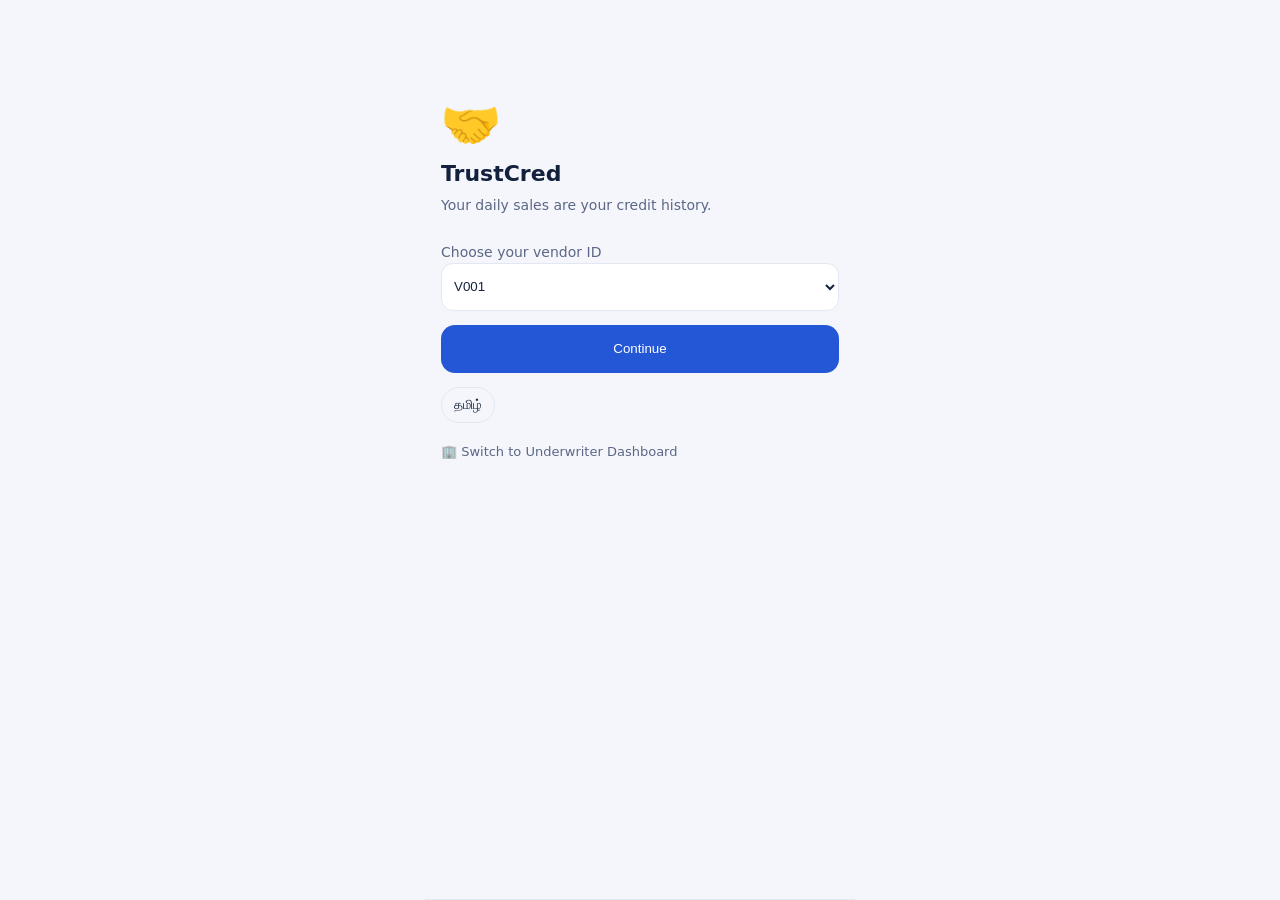
==== frontend/vendor.html @ ba88d413 "Vendor" ====
<!DOCTYPE html>
<html lang="en"><head><meta charset="utf-8">
<meta name="viewport" content="width=device-width,initial-scale=1,viewport-fit=cover">
<title>TrustCred - Vendor App</title>
<style>
:root{--bg:#f4f6fb;--card:#fff;--tx:#14213d;--mut:#5b6785;--pri:#2457d6;--ok:#17924f;--wa:#d98a00;--bad:#d03c3c;--bd:#e2e7f2}
@media(prefers-color-scheme:dark){:root:not([data-t=l]){--bg:#0e1424;--card:#182037;--tx:#eef2ff;--mut:#a2aed0;--pri:#6c93ff;--ok:#3fd184;--wa:#f2b13a;--bad:#ff7a7a;--bd:#2a3556}}
:root[data-t=d]{--bg:#0e1424;--card:#182037;--tx:#eef2ff;--mut:#a2aed0;--pri:#6c93ff;--ok:#3fd184;--wa:#f2b13a;--bad:#ff7a7a;--bd:#2a3556}
*{box-sizing:border-box;margin:0}html,body{height:100%}
body{background:var(--bg);color:var(--tx);font:16px/1.45 Inter,system-ui,sans-serif;display:flex;justify-content:center}
#app{width:100%;max-width:430px;height:100%;display:flex;flex-direction:column;background:var(--bg);position:relative}
main{flex:1;overflow-y:auto;padding:calc(16px + env(safe-area-inset-top,0px)) 16px 16px}
.card{background:var(--card);border:1px solid var(--bd);border-radius:18px;padding:16px;margin-bottom:14px}
h1{font-size:22px}h2{font-size:17px;margin-bottom:8px}.mut{color:var(--mut);font-size:14px}
.row{display:flex;justify-content:space-between;align-items:center;gap:10px}
.btn{min-height:48px;border:0;border-radius:14px;background:var(--pri);color:#fff;font:600 16px inherit;width:100%;padding:12px;cursor:pointer}
.btn.ghost{background:transparent;color:var(--pri);border:1px solid var(--pri)}
select,input[type=range]{width:100%;min-height:48px;font:16px inherit;border-radius:12px;border:1px solid var(--bd);background:var(--card);color:var(--tx);padding:8px}
input[type=range]{padding:0;accent-color:var(--pri)}
nav{display:flex;background:var(--card);border-top:1px solid var(--bd);padding-bottom:env(safe-area-inset-bottom,0px)}
nav button{flex:1;min-height:60px;border:0;background:none;color:var(--mut);font:600 12px inherit;display:flex;flex-direction:column;align-items:center;justify-content:center;gap:2px;cursor:pointer}
nav button span{font-size:22px}nav button.on{color:var(--pri)}
button:focus-visible,select:focus-visible,input:focus-visible{outline:3px solid var(--pri);outline-offset:2px}
.gauge{display:block;margin:4px auto}.badge{display:inline-block;padding:4px 12px;border-radius:99px;font-weight:700;font-size:14px;color:#fff}
.alert{border-left:5px solid var(--bad);background:var(--card);border-radius:12px;padding:12px;margin-bottom:14px;border:1px solid var(--bd);border-left:5px solid var(--bad)}
.bar{height:10px;border-radius:9px;background:var(--bd);overflow:hidden;margin:6px 0 2px}.bar i{display:block;height:100%;border-radius:9px}
.tog{display:flex;align-items:center;justify-content:space-between;min-height:48px;border-bottom:1px solid var(--bd)}
.tog input{width:24px;height:24px;accent-color:var(--pri)}
.big{font-size:26px;font-weight:800}.lang{background:none;border:1px solid var(--bd);color:var(--tx);border-radius:99px;min-height:36px;padding:0 12px;font:600 13px inherit;cursor:pointer}
@media(prefers-reduced-motion:no-preference){.bar i{transition:width .6s}.scr{animation:f .25s}@keyframes f{from{opacity:0;transform:translateY(6px)}}}
</style></head><body><div id="app"><main id="m" aria-live="polite"></main><nav id="nav" hidden></nav></div>
<script>
const DATA=[{"vendor_id":"V001","loan_amount_requested":60000,"total_receipts":384193.9,"total_expenses":41919.62,"net_cashflow":342274.28,"unique_customers":1143,"txn_count":1150,"reciprocal_transfer_share":0,"monthly_receipts":{"2026-07":132912.61,"2026-08":132423.68,"2026-09":118857.61}},{"vendor_id":"V002","loan_amount_requested":50000,"total_receipts":435371.99,"total_expenses":34061.27,"net_cashflow":401310.72,"unique_customers":1128,"txn_count":1138,"reciprocal_transfer_share":0,"monthly_receipts":{"2026-07":149569.57,"2026-08":153179.42,"2026-09":132623.0}},{"vendor_id":"V003","loan_amount_requested":60000,"total_receipts":268245.22,"total_expenses":38051.63,"net_cashflow":230193.59,"unique_customers":1139,"txn_count":1145,"reciprocal_transfer_share":0,"monthly_receipts":{"2026-07":91834.44,"2026-08":93529.68,"2026-09":82881.1}},{"vendor_id":"V004","loan_amount_requested":30000,"total_receipts":232004.26,"total_expenses":48494.61,"net_cashflow":183509.65,"unique_customers":1141,"txn_count":1147,"reciprocal_transfer_share":0,"monthly_receipts":{"2026-07":80384.81,"2026-08":80038.13,"2026-09":71581.32}},{"vendor_id":"V005","loan_amount_requested":60000,"total_receipts":155761.76,"total_expenses":41506.52,"net_cashflow":114255.24,"unique_customers":1170,"txn_count":1179,"reciprocal_transfer_share":0,"monthly_receipts":{"2026-07":53845.72,"2026-08":53270.42,"2026-09":48645.62}},{"vendor_id":"V006","loan_amount_requested":30000,"total_receipts":168752.27,"total_expenses":37088.31,"net_cashflow":131663.96,"unique_customers":1187,"txn_count":1192,"reciprocal_transfer_share":0,"monthly_receipts":{"2026-07":58501.09,"2026-08":57853.02,"2026-09":52398.16}},{"vendor_id":"V007","loan_amount_requested":75000,"total_receipts":125204.67,"total_expenses":31190.47,"net_cashflow":94014.2,"unique_customers":1209,"txn_count":1218,"reciprocal_transfer_share":1.0,"monthly_receipts":{"2026-07":42811.04,"2026-08":43067.57,"2026-09":39326.06}},{"vendor_id":"V008","loan_amount_requested":40000,"total_receipts":122224.45,"total_expenses":36647.83,"net_cashflow":85576.62,"unique_customers":1182,"txn_count":1190,"reciprocal_transfer_share":1.0,"monthly_receipts":{"2026-07":41388.31,"2026-08":42369.77,"2026-09":38466.37}},{"vendor_id":"V009","loan_amount_requested":60000,"total_receipts":114231.51,"total_expenses":42901.19,"net_cashflow":71330.32,"unique_customers":1159,"txn_count":1169,"reciprocal_transfer_share":1.0,"monthly_receipts":{"2026-07":38706.14,"2026-08":40853.24,"2026-09":34672.13}},{"vendor_id":"V010","loan_amount_requested":30000,"total_receipts":210037.78,"total_expenses":43239.37,"net_cashflow":166798.41,"unique_customers":1196,"txn_count":1201,"reciprocal_transfer_share":0,"monthly_receipts":{"2026-07":73597.64,"2026-08":70490.98,"2026-09":65949.16}},{"vendor_id":"V011","loan_amount_requested":75000,"total_receipts":204257.25,"total_expenses":39130.24,"net_cashflow":165127.01,"unique_customers":1169,"txn_count":1176,"reciprocal_transfer_share":0,"monthly_receipts":{"2026-07":71198.16,"2026-08":70112.49,"2026-09":62946.6}},{"vendor_id":"V012","loan_amount_requested":60000,"total_receipts":523055.62,"total_expenses":40889.16,"net_cashflow":482166.46,"unique_customers":1219,"txn_count":1222,"reciprocal_transfer_share":0,"monthly_receipts":{"2026-07":182136.83,"2026-08":180050.88,"2026-09":160867.91}},{"vendor_id":"V013","loan_amount_requested":50000,"total_receipts":211902.05,"total_expenses":31927.02,"net_cashflow":179975.03,"unique_customers":1209,"txn_count":1215,"reciprocal_transfer_share":0,"monthly_receipts":{"2026-07":73549.95,"2026-08":73451.67,"2026-09":64900.43}},{"vendor_id":"V014","loan_amount_requested":40000,"total_receipts":399985.06,"total_expenses":50868.48,"net_cashflow":349116.58,"unique_customers":1130,"txn_count":1135,"reciprocal_transfer_share":0,"monthly_receipts":{"2026-07":138838.71,"2026-08":137825.93,"2026-09":123320.42}},{"vendor_id":"V015","loan_amount_requested":30000,"total_receipts":232147.61,"total_expenses":38259.43,"net_cashflow":193888.18,"unique_customers":1135,"txn_count":1143,"reciprocal_transfer_share":0,"monthly_receipts":{"2026-07":79520.77,"2026-08":79619.39,"2026-09":73007.45}},{"vendor_id":"V016","loan_amount_requested":75000,"total_receipts":426654.66,"total_expenses":32298.79,"net_cashflow":394355.87,"unique_customers":1132,"txn_count":1149,"reciprocal_transfer_share":0,"monthly_receipts":{"2026-07":150758.84,"2026-08":146529.47,"2026-09":129366.35}},{"vendor_id":"V017","loan_amount_requested":30000,"total_receipts":230164.1,"total_expenses":31268.51,"net_cashflow":198895.59,"unique_customers":1144,"txn_count":1154,"reciprocal_transfer_share":0,"monthly_receipts":{"2026-07":80342.84,"2026-08":79129.44,"2026-09":70691.82}},{"vendor_id":"V018","loan_amount_requested":30000,"total_receipts":160465.8,"total_expenses":43412.95,"net_cashflow":117052.85,"unique_customers":1185,"txn_count":1193,"reciprocal_transfer_share":0,"monthly_receipts":{"2026-07":53366.14,"2026-08":55911.7,"2026-09":51187.96}},{"vendor_id":"V019","loan_amount_requested":60000,"total_receipts":358301.02,"total_expenses":35292.22,"net_cashflow":323008.8,"unique_customers":1131,"txn_count":1136,"reciprocal_transfer_share":0,"monthly_receipts":{"2026-07":122489.73,"2026-08":124091.34,"2026-09":111719.95}},{"vendor_id":"V020","loan_amount_requested":60000,"total_receipts":255958.33,"total_expenses":39345.36,"net_cashflow":216612.97,"unique_customers":1145,"txn_count":1152,"reciprocal_transfer_share":0,"monthly_receipts":{"2026-07":88139.55,"2026-08":87921.51,"2026-09":79897.27}},{"vendor_id":"V021","loan_amount_requested":30000,"total_receipts":121475.25,"total_expenses":33427.31,"net_cashflow":88047.94,"unique_customers":1181,"txn_count":1195,"reciprocal_transfer_share":1.0,"monthly_receipts":{"2026-07":42489.66,"2026-08":40688.06,"2026-09":38297.53}},{"vendor_id":"V022","loan_amount_requested":50000,"total_receipts":132995.86,"total_expenses":40739.95,"net_cashflow":92255.91,"unique_customers":1167,"txn_count":1173,"reciprocal_transfer_share":1.0,"monthly_receipts":{"2026-07":45578.2,"2026-08":46348.38,"2026-09":41069.28}},{"vendor_id":"V023","loan_amount_requested":75000,"total_receipts":497663.17,"total_expenses":31059.33,"net_cashflow":466603.84,"unique_customers":1175,"txn_count":1180,"reciprocal_transfer_share":0,"monthly_receipts":{"2026-07":171825.01,"2026-08":170697.47,"2026-09":155140.69}},{"vendor_id":"V024","loan_amount_requested":75000,"total_receipts":159882.9,"total_expenses":38483.46,"net_cashflow":121399.44,"unique_customers":1187,"txn_count":1195,"reciprocal_transfer_share":0,"monthly_receipts":{"2026-07":55387.1,"2026-08":53501.87,"2026-09":50993.93}},{"vendor_id":"V025","loan_amount_requested":60000,"total_receipts":202356.27,"total_expenses":40499.87,"net_cashflow":161856.4,"unique_customers":1135,"txn_count":1148,"reciprocal_transfer_share":0,"monthly_receipts":{"2026-07":70713.25,"2026-08":67668.34,"2026-09":63974.68}},{"vendor_id":"V026","loan_amount_requested":50000,"total_receipts":454734.27,"total_expenses":41470.25,"net_cashflow":413264.02,"unique_customers":1184,"txn_count":1194,"reciprocal_transfer_share":0,"monthly_receipts":{"2026-07":158605.17,"2026-08":159393.28,"2026-09":136735.82}},{"vendor_id":"V027","loan_amount_requested":30000,"total_receipts":280767.59,"total_expenses":32755.98,"net_cashflow":248011.61,"unique_customers":1114,"txn_count":1123,"reciprocal_transfer_share":0,"monthly_receipts":{"2026-07":96531.5,"2026-08":98009.15,"2026-09":86226.94}},{"vendor_id":"V028","loan_amount_requested":60000,"total_receipts":203971.15,"total_expenses":40945.36,"net_cashflow":163025.79,"unique_customers":1211,"txn_count":1222,"reciprocal_transfer_share":0,"monthly_receipts":{"2026-07":69408.25,"2026-08":70050.49,"2026-09":64512.41}},{"vendor_id":"V029","loan_amount_requested":40000,"total_receipts":238801.27,"total_expenses":31485.18,"net_cashflow":207316.09,"unique_customers":1168,"txn_count":1177,"reciprocal_transfer_share":0,"monthly_receipts":{"2026-07":82960.14,"2026-08":83337.7,"2026-09":72503.43}},{"vendor_id":"V030","loan_amount_requested":75000,"total_receipts":340737.6,"total_expenses":42221.96,"net_cashflow":298515.64,"unique_customers":1209,"txn_count":1217,"reciprocal_transfer_share":0,"monthly_receipts":{"2026-07":115194.29,"2026-08":117905.03,"2026-09":107638.28}},{"vendor_id":"V031","loan_amount_requested":60000,"total_receipts":338759.26,"total_expenses":41386.63,"net_cashflow":297372.63,"unique_customers":1055,"txn_count":1063,"reciprocal_transfer_share":0,"monthly_receipts":{"2026-07":115787.17,"2026-08":116196.07,"2026-09":106776.02}},{"vendor_id":"V032","loan_amount_requested":60000,"total_receipts":449187.79,"total_expenses":34167.59,"net_cashflow":415020.2,"unique_customers":1197,"txn_count":1206,"reciprocal_transfer_share":0,"monthly_receipts":{"2026-07":154904.0,"2026-08":160673.33,"2026-09":133610.46}},{"vendor_id":"V033","loan_amount_requested":75000,"total_receipts":177721.54,"total_expenses":35765.45,"net_cashflow":141956.09,"unique_customers":1142,"txn_count":1149,"reciprocal_transfer_share":1.0,"monthly_receipts":{"2026-07":62769.97,"2026-08":60842.99,"2026-09":54108.58}},{"vendor_id":"V034","loan_amount_requested":40000,"total_receipts":166384.08,"total_expenses":33431.87,"net_cashflow":132952.21,"unique_customers":1196,"txn_count":1203,"reciprocal_transfer_share":1.0,"monthly_receipts":{"2026-07":58034.25,"2026-08":57317.81,"2026-09":51032.02}},{"vendor_id":"V035","loan_amount_requested":40000,"total_receipts":211519.43,"total_expenses":43351.01,"net_cashflow":168168.42,"unique_customers":1185,"txn_count":1190,"reciprocal_transfer_share":1.0,"monthly_receipts":{"2026-07":71955.34,"2026-08":74902.83,"2026-09":64661.26}},{"vendor_id":"V036","loan_amount_requested":40000,"total_receipts":140698.32,"total_expenses":48441.8,"net_cashflow":92256.52,"unique_customers":1151,"txn_count":1160,"reciprocal_transfer_share":1.0,"monthly_receipts":{"2026-07":50808.56,"2026-08":47053.09,"2026-09":42836.67}},{"vendor_id":"V037","loan_amount_requested":30000,"total_receipts":454465.46,"total_expenses":46974.17,"net_cashflow":407491.29,"unique_customers":1081,"txn_count":1086,"reciprocal_transfer_share":0,"monthly_receipts":{"2026-07":154343.88,"2026-08":156125.2,"2026-09":143996.38}},{"vendor_id":"V038","loan_amount_requested":40000,"total_receipts":286284.52,"total_expenses":38563.97,"net_cashflow":247720.55,"unique_customers":1165,"txn_count":1169,"reciprocal_transfer_share":0,"monthly_receipts":{"2026-07":98143.36,"2026-08":98733.89,"2026-09":89407.27}},{"vendor_id":"V039","loan_amount_requested":60000,"total_receipts":293517.24,"total_expenses":37068.01,"net_cashflow":256449.23,"unique_customers":1130,"txn_count":1134,"reciprocal_transfer_share":0,"monthly_receipts":{"2026-07":99210.71,"2026-08":100540.09,"2026-09":93766.44}},{"vendor_id":"V040","loan_amount_requested":30000,"total_receipts":477581.8,"total_expenses":47038.76,"net_cashflow":430543.04,"unique_customers":1167,"txn_count":1172,"reciprocal_transfer_share":0,"monthly_receipts":{"2026-07":160820.76,"2026-08":167164.41,"2026-09":149596.63}}];
const TX={en:{hi:"Hello",score:"Your Trust Score",of:"out of 100",inc:"Money in",exp:"Money out",net:"You kept",cf:"Cash flow",loan:"Loan",me:"Me",home:"Home",login:"Choose your vendor ID",go:"Continue",demo:"Demo score from your payment history. It is not a credit score.",warn:"Please check",warnT:"Money moved back and forth between your account and another vendor. This is not counted as real sales and lowers your score.",why:"Why this score",req:"Loan amount",mon:"Months to repay",emi:"Monthly instalment",cov:"Your monthly savings cover it",good:"Comfortable",ok:"Manageable",risk:"Risky",share:"Share with a lender",shareT:"You decide what a lender can see. You can stop sharing any time.",stop:"Stop sharing everything",stopped:"Sharing stopped. No lender can see your data.",out:"Log out",tips:"How to improve",ill:"Illustrative: flat 20% a year interest."},
ta:{hi:"வணக்கம்",score:"உங்கள் நம்பிக்கை மதிப்பெண்",of:"100-க்கு",inc:"வரவு",exp:"செலவு",net:"மிச்சம்",cf:"பணப்புழக்கம்",loan:"கடன்",me:"நான்",home:"முகப்பு",login:"உங்கள் வியாபாரி ஐடியைத் தேர்வு செய்யவும்",go:"தொடரவும்",demo:"உங்கள் பணப் பரிவர்த்தனைகளின் மாதிரி மதிப்பெண். இது கடன் மதிப்பெண் அல்ல.",warn:"கவனிக்கவும்",warnT:"உங்கள் கணக்கிற்கும் மற்றொரு வியாபாரிக்கும் இடையே பணம் முன்னும் பின்னும் சென்றுள்ளது. இது உண்மையான விற்பனையாகக் கணக்கிடப்படாது; மதிப்பெண்ணைக் குறைக்கும்.",why:"இந்த மதிப்பெண் ஏன்",req:"கடன் தொகை",mon:"திருப்பிச் செலுத்தும் மாதங்கள்",emi:"மாதத் தவணை",cov:"உங்கள் மாத மிச்சம் இதை ஈடுசெய்யும்",good:"வசதி",ok:"சமாளிக்கலாம்",risk:"ஆபத்து",share:"கடன் வழங்குநருடன் பகிர",shareT:"கடன் வழங்குநர் எதைப் பார்க்கலாம் என்பதை நீங்களே தீர்மானிக்கிறீர்கள். எப்போது வேண்டுமானாலும் நிறுத்தலாம்.",stop:"எல்லா பகிர்வையும் நிறுத்து",stopped:"பகிர்வு நிறுத்தப்பட்டது. எந்த கடன் வழங்குநரும் உங்கள் தரவைப் பார்க்க முடியாது.",out:"வெளியேறு",tips:"மேம்படுத்தும் வழிகள்",ill:"எடுத்துக்காட்டு: ஆண்டுக்கு 20% வட்டி."}};
let S={lang:"en",vid:null,tab:"home",amt:null,mths:12,share:{r:1,e:1,m:1,c:0},stopped:false};
try{S.lang=localStorage.getItem("lang")||"en"}catch(e){}
const t=k=>TX[S.lang][k], inr=n=>"₹"+Math.round(n).toLocaleString("en-IN"), $=id=>document.getElementById(id);
const days={"2026-07":31,"2026-08":31,"2026-09":28}, MN={"2026-07":"Jul","2026-08":"Aug","2026-09":"Sep"};
function calc(v,amt,mths){
 const d=Object.keys(days).map(k=>v.monthly_receipts[k]/days[k]),avg=d.reduce((a,b)=>a+b)/3;
 const cv=Math.sqrt(d.reduce((a,b)=>a+(b-avg)**2,0)/3)/avg, mNet=v.net_cashflow/3;
 const emi=amt*(1+0.2*mths/12)/mths, cover=mNet/emi, er=v.total_expenses/v.total_receipts;
 const f=[["Steady income",25,25*(1-Math.min(cv,.3)/.3),"Daily sales changed "+(cv*100).toFixed(0)+"% between months."],
 ["Can repay",30,30*Math.min(Math.max(cover,0)/3,1),"Monthly savings "+inr(mNet)+" cover a "+inr(emi)+" instalment "+cover.toFixed(1)+"x."],
 ["Low costs",15,15*(1-Math.min(Math.max((er-.1)/.5,0),1)),"Expenses were "+(er*100).toFixed(0)+"% of sales."],
 ["Many customers",15,15*Math.min(v.unique_customers/1000,1),v.unique_customers.toLocaleString("en-IN")+" different customers paid you."],
 ["Genuine sales",15,15*(1-v.reciprocal_transfer_share),v.reciprocal_transfer_share>0?"Money moving between vendors was found.":"No back-and-forth transfers found."]];
 let sc=Math.round(f.reduce((a,x)=>a+x[2],0)); if(v.reciprocal_transfer_share>0) sc=Math.min(sc,40);
 return {f,sc,emi,cover,mNet,cv};
}
const band=s=>s>=75?["Strong",'var(--ok)']:s>=55?["Good",'var(--ok)']:s>=35?["Fair",'var(--wa)']:["Low",'var(--bad)'];
const V=()=>DATA.find(x=>x.vendor_id===S.vid);
function gauge(s){const c=band(s)[1],r=64,L=Math.PI*r,o=L*(1-s/100);
 return `<svg class="gauge" width="170" height="104" viewBox="0 0 170 104" role="img" aria-label="${s} out of 100"><path d="M21 90A64 64 0 0 1 149 90" fill="none" stroke="var(--bd)" stroke-width="14" stroke-linecap="round"/><path d="M21 90A64 64 0 0 1 149 90" fill="none" stroke="${c}" stroke-width="14" stroke-linecap="round" stroke-dasharray="${L}" stroke-dashoffset="${o}"/><text x="85" y="82" text-anchor="middle" font-size="34" font-weight="800" fill="var(--tx)">${s}</text></svg>`}
function login(){$("nav").hidden=true;
 $("m").innerHTML=`<div class="scr" style="padding-top:8vh"><div style="font-size:48px">🤝</div><h1>TrustCred</h1><p class="mut" style="margin:6px 0 24px">${S.lang=="en"?"Your daily sales are your credit history.":"உங்கள் தினசரி விற்பனையே உங்கள் கடன் வரலாறு."}</p><label class="mut" for="vs">${t("login")}</label><select id="vs">${DATA.map(x=>`<option>${x.vendor_id}</option>`).join("")}</select><div style="height:14px"></div><button class="btn" id="go">${t("go")}</button><div style="height:14px"></div><button class="lang" id="lg">${S.lang=="en"?"தமிழ்":"English"}</button><div style="height:16px"></div><a href="index.html" class="mut" style="text-decoration:none;font-size:13px;display:inline-block">🏢 Switch to Underwriter Dashboard</a></div>`;
 $("go").onclick=()=>{S.vid=$("vs").value;S.amt=V().loan_amount_requested;S.tab="home";S.stopped=false;render()};
 $("lg").onclick=toggleLang}
function toggleLang(){S.lang=S.lang=="en"?"ta":"en";try{localStorage.setItem("lang",S.lang)}catch(e){};render()}
function nav(){const n=$("nav");n.hidden=false;const it=[["home","🏠",t("home")],["cf","📊",t("cf")],["loan","💰",t("loan")],["me","👤",t("me")]];
 n.innerHTML=it.map(i=>`<button data-k="${i[0]}" class="${S.tab==i[0]?"on":""}" aria-label="${i[2]}"><span>${i[1]}</span>${i[2]}</button>`).join("");
 n.querySelectorAll("button").forEach(b=>b.onclick=()=>{S.tab=b.dataset.k;render()})}
function home(v){const r=calc(v,S.amt,S.mths),b=band(r.sc);
 const al=v.reciprocal_transfer_share>0?`<div class="alert" role="alert"><b>⚠ ${t("warn")}</b><p class="mut">${t("warnT")}</p></div>`:"";
 return `<div class="row" style="margin-bottom:14px"><div><p class="mut">${t("hi")},</p><h1>${v.vendor_id}</h1></div><button class="lang" id="lg">${S.lang=="en"?"தமிழ்":"English"}</button></div>${al}
 <div class="card" style="text-align:center"><p class="mut">${t("score")}</p>${gauge(r.sc)}<span class="badge" style="background:${b[1]}">${b[0]}</span><p class="mut" style="margin-top:8px">${t("of")}</p></div>
 <div class="row" style="gap:10px;margin-bottom:14px">${[[t("inc"),v.total_receipts,"var(--ok)"],[t("exp"),v.total_expenses,"var(--bad)"],[t("net"),v.net_cashflow,"var(--pri)"]].map(x=>`<div class="card" style="flex:1;margin:0;padding:12px"><p class="mut" style="font-size:12px">${x[0]}</p><b style="color:${x[2]};font-size:15px">${inr(x[1])}</b></div>`).join("")}</div>
 <div class="card"><h2>${t("why")}</h2>${r.f.map(x=>{const p=x[2]/x[1];return `<div style="margin-bottom:10px"><div class="row"><b style="font-size:14px">${x[0]}</b><span class="mut">${x[2].toFixed(0)}/${x[1]}</span></div><div class="bar"><i style="width:${p*100}%;background:${p>.7?"var(--ok)":p>.4?"var(--wa)":"var(--bad)"}"></i></div><p class="mut" style="font-size:13px">${x[3]}</p></div>`}).join("")}<p class="mut" style="font-size:12px">${t("demo")}</p></div>`}
function cf(v){const ks=Object.keys(days),vals=ks.map(k=>v.monthly_receipts[k]),mx=Math.max(...vals);
 return `<h1 style="margin-bottom:14px">${t("cf")}</h1><div class="card"><h2>${t("inc")} (Jul – Sep 28)</h2><svg viewBox="0 0 300 150" width="100%" role="img" aria-label="Monthly sales">${vals.map((x,i)=>{const h=x/mx*100;return `<rect x="${30+i*90}" y="${115-h}" width="60" height="${h}" rx="8" fill="var(--pri)"/><text x="${60+i*90}" y="${108-h}" text-anchor="middle" font-size="11" fill="var(--tx)">${inr(x/1000)}k</text><text x="${60+i*90}" y="138" text-anchor="middle" font-size="12" fill="var(--mut)">${MN[ks[i]]}</text>`}).join("")}</svg><p class="mut" style="font-size:12px">Sep covers 28 days only.</p></div>
 <div class="card">${[[t("inc"),v.total_receipts],[t("exp"),v.total_expenses],[t("net"),v.net_cashflow],["Customers",v.unique_customers,1],["Payments received",v.txn_count,1]].map(x=>`<div class="tog"><span>${x[0]}</span><b>${x[2]?x[1].toLocaleString("en-IN"):inr(x[1])}</b></div>`).join("")}</div>`}
function loan(v){const r=calc(v,S.amt,S.mths),c=r.cover>=2?["good","var(--ok)"]:r.cover>=1?["ok","var(--wa)"]:["risk","var(--bad)"];
 return `<h1 style="margin-bottom:14px">${t("loan")}</h1><div class="card"><div class="row"><label for="a">${t("req")}</label><b id="av">${inr(S.amt)}</b></div><input id="a" type="range" min="10000" max="100000" step="5000" value="${S.amt}"><div class="row" style="margin-top:12px"><label for="mo">${t("mon")}</label><b id="mv">${S.mths}</b></div><input id="mo" type="range" min="6" max="24" step="3" value="${S.mths}"></div>
 <div class="card" style="text-align:center"><p class="mut">${t("emi")}</p><p class="big" id="ev">${inr(r.emi)}</p><p class="mut" id="cv">${t("cov")} ${r.cover.toFixed(1)}x</p><span class="badge" id="cb" style="background:${c[1]}">${t(c[0])}</span><p class="mut" style="font-size:12px;margin-top:8px">${t("ill")}</p></div>
 <div class="card"><h2>${t("tips")}</h2><p class="mut">• Take UPI payments from many customers.<br>• Keep sales steady through the month.<br>• Do not move money back and forth with other vendors.</p></div>`}
function me(v){const o=[["r","Score report"],["e","Reasons for the score"],["m","Monthly summary"],["c","Payment documents"]];
 return `<h1 style="margin-bottom:14px">${t("me")} · ${v.vendor_id}</h1><div class="card"><h2>${t("share")}</h2><p class="mut" style="margin-bottom:6px">${t("shareT")}</p>${S.stopped?`<p class="alert" style="border-left-color:var(--ok)">✔ ${t("stopped")}</p>`:o.map(x=>`<label class="tog">${x[1]}<input type="checkbox" data-s="${x[0]}" ${S.share[x[0]]?"checked":""}></label>`).join("")+`<div style="height:12px"></div><button class="btn ghost" id="st">${t("stop")}</button>`}</div><button class="btn ghost" id="lo">${t("out")}</button><div style="height:12px"></div><a href="index.html" class="btn ghost" style="text-decoration:none;display:flex;align-items:center;justify-content:center">🏢 Underwriter Dashboard</a>`}
function render(){if(!S.vid)return login();nav();const v=V();
 $("m").innerHTML=`<div class="scr">${{home,cf,loan,me}[S.tab](v)}</div>`;$("m").scrollTop=0;
 const lg=$("lg");if(lg)lg.onclick=toggleLang;
 if(S.tab=="loan"){const upd=()=>{S.amt=+$("a").value;S.mths=+$("mo").value;const r=calc(v,S.amt,S.mths),c=r.cover>=2?["good","var(--ok)"]:r.cover>=1?["ok","var(--wa)"]:["risk","var(--bad)"];
  $("av").textContent=inr(S.amt);$("mv").textContent=S.mths;$("ev").textContent=inr(r.emi);$("cv").textContent=t("cov")+" "+r.cover.toFixed(1)+"x";$("cb").textContent=t(c[0]);$("cb").style.background=c[1]};$("a").oninput=upd;$("mo").oninput=upd}
 if(S.tab=="me"){document.querySelectorAll("[data-s]").forEach(i=>i.onchange=()=>S.share[i.dataset.s]=i.checked?1:0);
  const st=$("st");if(st)st.onclick=()=>{S.stopped=true;render()};$("lo").onclick=()=>{S.vid=null;render()}}}
render();
</script></body></html>
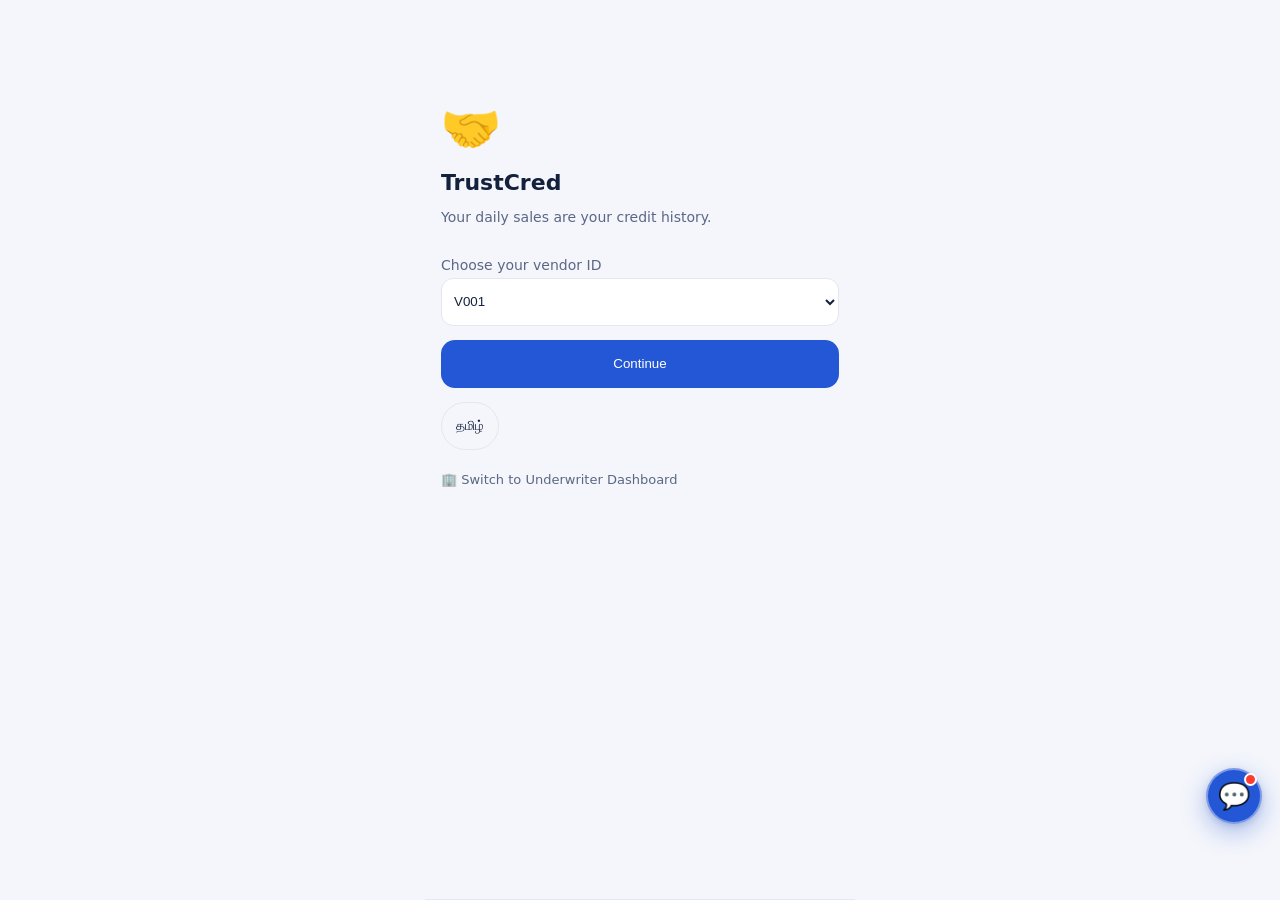
==== commit 20f3109d: "small changes" ====
--- a/frontend/vendor.html
+++ b/frontend/vendor.html
@@ -2,12 +2,13 @@
 <html lang="en"><head><meta charset="utf-8">
 <meta name="viewport" content="width=device-width,initial-scale=1,viewport-fit=cover">
 <title>TrustCred - Vendor App</title>
+<link rel="stylesheet" href="css/bot.css">
 <style>
 :root{--bg:#f4f6fb;--card:#fff;--tx:#14213d;--mut:#5b6785;--pri:#2457d6;--ok:#17924f;--wa:#d98a00;--bad:#d03c3c;--bd:#e2e7f2}
 @media(prefers-color-scheme:dark){:root:not([data-t=l]){--bg:#0e1424;--card:#182037;--tx:#eef2ff;--mut:#a2aed0;--pri:#6c93ff;--ok:#3fd184;--wa:#f2b13a;--bad:#ff7a7a;--bd:#2a3556}}
 :root[data-t=d]{--bg:#0e1424;--card:#182037;--tx:#eef2ff;--mut:#a2aed0;--pri:#6c93ff;--ok:#3fd184;--wa:#f2b13a;--bad:#ff7a7a;--bd:#2a3556}
 *{box-sizing:border-box;margin:0}html,body{height:100%}
-body{background:var(--bg);color:var(--tx);font:16px/1.45 Inter,system-ui,sans-serif;display:flex;justify-content:center}
+body{background:var(--bg);color:var(--tx);font:16px/1.6 'Noto Sans Tamil',Inter,system-ui,sans-serif;display:flex;justify-content:center}
 #app{width:100%;max-width:430px;height:100%;display:flex;flex-direction:column;background:var(--bg);position:relative}
 main{flex:1;overflow-y:auto;padding:calc(16px + env(safe-area-inset-top,0px)) 16px 16px}
 .card{background:var(--card);border:1px solid var(--bd);border-radius:18px;padding:16px;margin-bottom:14px}
@@ -26,62 +27,477 @@
 .bar{height:10px;border-radius:9px;background:var(--bd);overflow:hidden;margin:6px 0 2px}.bar i{display:block;height:100%;border-radius:9px}
 .tog{display:flex;align-items:center;justify-content:space-between;min-height:48px;border-bottom:1px solid var(--bd)}
 .tog input{width:24px;height:24px;accent-color:var(--pri)}
-.big{font-size:26px;font-weight:800}.lang{background:none;border:1px solid var(--bd);color:var(--tx);border-radius:99px;min-height:36px;padding:0 12px;font:600 13px inherit;cursor:pointer}
+.big{font-size:26px;font-weight:800}.lang{background:none;border:1px solid var(--bd);color:var(--tx);border-radius:99px;min-height:48px;padding:0 14px;font:600 14px inherit;cursor:pointer}
+.step-card{background:var(--card);border:2px solid var(--bd);border-radius:18px;padding:16px;margin-bottom:12px;transition:border-color .2s,box-shadow .2s}
+.step-card.active-step{border-color:var(--pri);box-shadow:0 0 0 3px rgba(36,87,214,0.25)}
+.step-tts-btn{min-height:48px;min-width:48px;border-radius:12px;border:1px solid var(--bd);background:var(--card);color:var(--tx);cursor:pointer;display:inline-flex;align-items:center;justify-content:center;font-size:18px}
+.tts-ctrls{position:sticky;top:0;z-index:10;background:var(--card);border:1px solid var(--bd);border-radius:18px;padding:14px;margin-bottom:14px;box-shadow:0 4px 14px rgba(0,0,0,0.06)}
+.speed-group{display:flex;gap:6px;align-items:center;margin-top:10px}
+.speed-btn{flex:1;min-height:48px;border-radius:12px;border:1px solid var(--bd);background:transparent;color:var(--tx);font:600 14px inherit;cursor:pointer}
+.speed-btn.on{background:var(--pri);color:#fff;border-color:var(--pri)}
+.both-sub{color:var(--mut);font-size:13px;display:block;margin-top:4px;font-weight:400;line-height:1.45}
 @media(prefers-reduced-motion:no-preference){.bar i{transition:width .6s}.scr{animation:f .25s}@keyframes f{from{opacity:0;transform:translateY(6px)}}}
 </style></head><body><div id="app"><main id="m" aria-live="polite"></main><nav id="nav" hidden></nav></div>
 <script>
 const DATA=[{"vendor_id":"V001","loan_amount_requested":60000,"total_receipts":384193.9,"total_expenses":41919.62,"net_cashflow":342274.28,"unique_customers":1143,"txn_count":1150,"reciprocal_transfer_share":0,"monthly_receipts":{"2026-07":132912.61,"2026-08":132423.68,"2026-09":118857.61}},{"vendor_id":"V002","loan_amount_requested":50000,"total_receipts":435371.99,"total_expenses":34061.27,"net_cashflow":401310.72,"unique_customers":1128,"txn_count":1138,"reciprocal_transfer_share":0,"monthly_receipts":{"2026-07":149569.57,"2026-08":153179.42,"2026-09":132623.0}},{"vendor_id":"V003","loan_amount_requested":60000,"total_receipts":268245.22,"total_expenses":38051.63,"net_cashflow":230193.59,"unique_customers":1139,"txn_count":1145,"reciprocal_transfer_share":0,"monthly_receipts":{"2026-07":91834.44,"2026-08":93529.68,"2026-09":82881.1}},{"vendor_id":"V004","loan_amount_requested":30000,"total_receipts":232004.26,"total_expenses":48494.61,"net_cashflow":183509.65,"unique_customers":1141,"txn_count":1147,"reciprocal_transfer_share":0,"monthly_receipts":{"2026-07":80384.81,"2026-08":80038.13,"2026-09":71581.32}},{"vendor_id":"V005","loan_amount_requested":60000,"total_receipts":155761.76,"total_expenses":41506.52,"net_cashflow":114255.24,"unique_customers":1170,"txn_count":1179,"reciprocal_transfer_share":0,"monthly_receipts":{"2026-07":53845.72,"2026-08":53270.42,"2026-09":48645.62}},{"vendor_id":"V006","loan_amount_requested":30000,"total_receipts":168752.27,"total_expenses":37088.31,"net_cashflow":131663.96,"unique_customers":1187,"txn_count":1192,"reciprocal_transfer_share":0,"monthly_receipts":{"2026-07":58501.09,"2026-08":57853.02,"2026-09":52398.16}},{"vendor_id":"V007","loan_amount_requested":75000,"total_receipts":125204.67,"total_expenses":31190.47,"net_cashflow":94014.2,"unique_customers":1209,"txn_count":1218,"reciprocal_transfer_share":1.0,"monthly_receipts":{"2026-07":42811.04,"2026-08":43067.57,"2026-09":39326.06}},{"vendor_id":"V008","loan_amount_requested":40000,"total_receipts":122224.45,"total_expenses":36647.83,"net_cashflow":85576.62,"unique_customers":1182,"txn_count":1190,"reciprocal_transfer_share":1.0,"monthly_receipts":{"2026-07":41388.31,"2026-08":42369.77,"2026-09":38466.37}},{"vendor_id":"V009","loan_amount_requested":60000,"total_receipts":114231.51,"total_expenses":42901.19,"net_cashflow":71330.32,"unique_customers":1159,"txn_count":1169,"reciprocal_transfer_share":1.0,"monthly_receipts":{"2026-07":38706.14,"2026-08":40853.24,"2026-09":34672.13}},{"vendor_id":"V010","loan_amount_requested":30000,"total_receipts":210037.78,"total_expenses":43239.37,"net_cashflow":166798.41,"unique_customers":1196,"txn_count":1201,"reciprocal_transfer_share":0,"monthly_receipts":{"2026-07":73597.64,"2026-08":70490.98,"2026-09":65949.16}},{"vendor_id":"V011","loan_amount_requested":75000,"total_receipts":204257.25,"total_expenses":39130.24,"net_cashflow":165127.01,"unique_customers":1169,"txn_count":1176,"reciprocal_transfer_share":0,"monthly_receipts":{"2026-07":71198.16,"2026-08":70112.49,"2026-09":62946.6}},{"vendor_id":"V012","loan_amount_requested":60000,"total_receipts":523055.62,"total_expenses":40889.16,"net_cashflow":482166.46,"unique_customers":1219,"txn_count":1222,"reciprocal_transfer_share":0,"monthly_receipts":{"2026-07":182136.83,"2026-08":180050.88,"2026-09":160867.91}},{"vendor_id":"V013","loan_amount_requested":50000,"total_receipts":211902.05,"total_expenses":31927.02,"net_cashflow":179975.03,"unique_customers":1209,"txn_count":1215,"reciprocal_transfer_share":0,"monthly_receipts":{"2026-07":73549.95,"2026-08":73451.67,"2026-09":64900.43}},{"vendor_id":"V014","loan_amount_requested":40000,"total_receipts":399985.06,"total_expenses":50868.48,"net_cashflow":349116.58,"unique_customers":1130,"txn_count":1135,"reciprocal_transfer_share":0,"monthly_receipts":{"2026-07":138838.71,"2026-08":137825.93,"2026-09":123320.42}},{"vendor_id":"V015","loan_amount_requested":30000,"total_receipts":232147.61,"total_expenses":38259.43,"net_cashflow":193888.18,"unique_customers":1135,"txn_count":1143,"reciprocal_transfer_share":0,"monthly_receipts":{"2026-07":79520.77,"2026-08":79619.39,"2026-09":73007.45}},{"vendor_id":"V016","loan_amount_requested":75000,"total_receipts":426654.66,"total_expenses":32298.79,"net_cashflow":394355.87,"unique_customers":1132,"txn_count":1149,"reciprocal_transfer_share":0,"monthly_receipts":{"2026-07":150758.84,"2026-08":146529.47,"2026-09":129366.35}},{"vendor_id":"V017","loan_amount_requested":30000,"total_receipts":230164.1,"total_expenses":31268.51,"net_cashflow":198895.59,"unique_customers":1144,"txn_count":1154,"reciprocal_transfer_share":0,"monthly_receipts":{"2026-07":80342.84,"2026-08":79129.44,"2026-09":70691.82}},{"vendor_id":"V018","loan_amount_requested":30000,"total_receipts":160465.8,"total_expenses":43412.95,"net_cashflow":117052.85,"unique_customers":1185,"txn_count":1193,"reciprocal_transfer_share":0,"monthly_receipts":{"2026-07":53366.14,"2026-08":55911.7,"2026-09":51187.96}},{"vendor_id":"V019","loan_amount_requested":60000,"total_receipts":358301.02,"total_expenses":35292.22,"net_cashflow":323008.8,"unique_customers":1131,"txn_count":1136,"reciprocal_transfer_share":0,"monthly_receipts":{"2026-07":122489.73,"2026-08":124091.34,"2026-09":111719.95}},{"vendor_id":"V020","loan_amount_requested":60000,"total_receipts":255958.33,"total_expenses":39345.36,"net_cashflow":216612.97,"unique_customers":1145,"txn_count":1152,"reciprocal_transfer_share":0,"monthly_receipts":{"2026-07":88139.55,"2026-08":87921.51,"2026-09":79897.27}},{"vendor_id":"V021","loan_amount_requested":30000,"total_receipts":121475.25,"total_expenses":33427.31,"net_cashflow":88047.94,"unique_customers":1181,"txn_count":1195,"reciprocal_transfer_share":1.0,"monthly_receipts":{"2026-07":42489.66,"2026-08":40688.06,"2026-09":38297.53}},{"vendor_id":"V022","loan_amount_requested":50000,"total_receipts":132995.86,"total_expenses":40739.95,"net_cashflow":92255.91,"unique_customers":1167,"txn_count":1173,"reciprocal_transfer_share":1.0,"monthly_receipts":{"2026-07":45578.2,"2026-08":46348.38,"2026-09":41069.28}},{"vendor_id":"V023","loan_amount_requested":75000,"total_receipts":497663.17,"total_expenses":31059.33,"net_cashflow":466603.84,"unique_customers":1175,"txn_count":1180,"reciprocal_transfer_share":0,"monthly_receipts":{"2026-07":171825.01,"2026-08":170697.47,"2026-09":155140.69}},{"vendor_id":"V024","loan_amount_requested":75000,"total_receipts":159882.9,"total_expenses":38483.46,"net_cashflow":121399.44,"unique_customers":1187,"txn_count":1195,"reciprocal_transfer_share":0,"monthly_receipts":{"2026-07":55387.1,"2026-08":53501.87,"2026-09":50993.93}},{"vendor_id":"V025","loan_amount_requested":60000,"total_receipts":202356.27,"total_expenses":40499.87,"net_cashflow":161856.4,"unique_customers":1135,"txn_count":1148,"reciprocal_transfer_share":0,"monthly_receipts":{"2026-07":70713.25,"2026-08":67668.34,"2026-09":63974.68}},{"vendor_id":"V026","loan_amount_requested":50000,"total_receipts":454734.27,"total_expenses":41470.25,"net_cashflow":413264.02,"unique_customers":1184,"txn_count":1194,"reciprocal_transfer_share":0,"monthly_receipts":{"2026-07":158605.17,"2026-08":159393.28,"2026-09":136735.82}},{"vendor_id":"V027","loan_amount_requested":30000,"total_receipts":280767.59,"total_expenses":32755.98,"net_cashflow":248011.61,"unique_customers":1114,"txn_count":1123,"reciprocal_transfer_share":0,"monthly_receipts":{"2026-07":96531.5,"2026-08":98009.15,"2026-09":86226.94}},{"vendor_id":"V028","loan_amount_requested":60000,"total_receipts":203971.15,"total_expenses":40945.36,"net_cashflow":163025.79,"unique_customers":1211,"txn_count":1222,"reciprocal_transfer_share":0,"monthly_receipts":{"2026-07":69408.25,"2026-08":70050.49,"2026-09":64512.41}},{"vendor_id":"V029","loan_amount_requested":40000,"total_receipts":238801.27,"total_expenses":31485.18,"net_cashflow":207316.09,"unique_customers":1168,"txn_count":1177,"reciprocal_transfer_share":0,"monthly_receipts":{"2026-07":82960.14,"2026-08":83337.7,"2026-09":72503.43}},{"vendor_id":"V030","loan_amount_requested":75000,"total_receipts":340737.6,"total_expenses":42221.96,"net_cashflow":298515.64,"unique_customers":1209,"txn_count":1217,"reciprocal_transfer_share":0,"monthly_receipts":{"2026-07":115194.29,"2026-08":117905.03,"2026-09":107638.28}},{"vendor_id":"V031","loan_amount_requested":60000,"total_receipts":338759.26,"total_expenses":41386.63,"net_cashflow":297372.63,"unique_customers":1055,"txn_count":1063,"reciprocal_transfer_share":0,"monthly_receipts":{"2026-07":115787.17,"2026-08":116196.07,"2026-09":106776.02}},{"vendor_id":"V032","loan_amount_requested":60000,"total_receipts":449187.79,"total_expenses":34167.59,"net_cashflow":415020.2,"unique_customers":1197,"txn_count":1206,"reciprocal_transfer_share":0,"monthly_receipts":{"2026-07":154904.0,"2026-08":160673.33,"2026-09":133610.46}},{"vendor_id":"V033","loan_amount_requested":75000,"total_receipts":177721.54,"total_expenses":35765.45,"net_cashflow":141956.09,"unique_customers":1142,"txn_count":1149,"reciprocal_transfer_share":1.0,"monthly_receipts":{"2026-07":62769.97,"2026-08":60842.99,"2026-09":54108.58}},{"vendor_id":"V034","loan_amount_requested":40000,"total_receipts":166384.08,"total_expenses":33431.87,"net_cashflow":132952.21,"unique_customers":1196,"txn_count":1203,"reciprocal_transfer_share":1.0,"monthly_receipts":{"2026-07":58034.25,"2026-08":57317.81,"2026-09":51032.02}},{"vendor_id":"V035","loan_amount_requested":40000,"total_receipts":211519.43,"total_expenses":43351.01,"net_cashflow":168168.42,"unique_customers":1185,"txn_count":1190,"reciprocal_transfer_share":1.0,"monthly_receipts":{"2026-07":71955.34,"2026-08":74902.83,"2026-09":64661.26}},{"vendor_id":"V036","loan_amount_requested":40000,"total_receipts":140698.32,"total_expenses":48441.8,"net_cashflow":92256.52,"unique_customers":1151,"txn_count":1160,"reciprocal_transfer_share":1.0,"monthly_receipts":{"2026-07":50808.56,"2026-08":47053.09,"2026-09":42836.67}},{"vendor_id":"V037","loan_amount_requested":30000,"total_receipts":454465.46,"total_expenses":46974.17,"net_cashflow":407491.29,"unique_customers":1081,"txn_count":1086,"reciprocal_transfer_share":0,"monthly_receipts":{"2026-07":154343.88,"2026-08":156125.2,"2026-09":143996.38}},{"vendor_id":"V038","loan_amount_requested":40000,"total_receipts":286284.52,"total_expenses":38563.97,"net_cashflow":247720.55,"unique_customers":1165,"txn_count":1169,"reciprocal_transfer_share":0,"monthly_receipts":{"2026-07":98143.36,"2026-08":98733.89,"2026-09":89407.27}},{"vendor_id":"V039","loan_amount_requested":60000,"total_receipts":293517.24,"total_expenses":37068.01,"net_cashflow":256449.23,"unique_customers":1130,"txn_count":1134,"reciprocal_transfer_share":0,"monthly_receipts":{"2026-07":99210.71,"2026-08":100540.09,"2026-09":93766.44}},{"vendor_id":"V040","loan_amount_requested":30000,"total_receipts":477581.8,"total_expenses":47038.76,"net_cashflow":430543.04,"unique_customers":1167,"txn_count":1172,"reciprocal_transfer_share":0,"monthly_receipts":{"2026-07":160820.76,"2026-08":167164.41,"2026-09":149596.63}}];
-const TX={en:{hi:"Hello",score:"Your Trust Score",of:"out of 100",inc:"Money in",exp:"Money out",net:"You kept",cf:"Cash flow",loan:"Loan",me:"Me",home:"Home",login:"Choose your vendor ID",go:"Continue",demo:"Demo score from your payment history. It is not a credit score.",warn:"Please check",warnT:"Money moved back and forth between your account and another vendor. This is not counted as real sales and lowers your score.",why:"Why this score",req:"Loan amount",mon:"Months to repay",emi:"Monthly instalment",cov:"Your monthly savings cover it",good:"Comfortable",ok:"Manageable",risk:"Risky",share:"Share with a lender",shareT:"You decide what a lender can see. You can stop sharing any time.",stop:"Stop sharing everything",stopped:"Sharing stopped. No lender can see your data.",out:"Log out",tips:"How to improve",ill:"Illustrative: flat 20% a year interest."},
-ta:{hi:"வணக்கம்",score:"உங்கள் நம்பிக்கை மதிப்பெண்",of:"100-க்கு",inc:"வரவு",exp:"செலவு",net:"மிச்சம்",cf:"பணப்புழக்கம்",loan:"கடன்",me:"நான்",home:"முகப்பு",login:"உங்கள் வியாபாரி ஐடியைத் தேர்வு செய்யவும்",go:"தொடரவும்",demo:"உங்கள் பணப் பரிவர்த்தனைகளின் மாதிரி மதிப்பெண். இது கடன் மதிப்பெண் அல்ல.",warn:"கவனிக்கவும்",warnT:"உங்கள் கணக்கிற்கும் மற்றொரு வியாபாரிக்கும் இடையே பணம் முன்னும் பின்னும் சென்றுள்ளது. இது உண்மையான விற்பனையாகக் கணக்கிடப்படாது; மதிப்பெண்ணைக் குறைக்கும்.",why:"இந்த மதிப்பெண் ஏன்",req:"கடன் தொகை",mon:"திருப்பிச் செலுத்தும் மாதங்கள்",emi:"மாதத் தவணை",cov:"உங்கள் மாத மிச்சம் இதை ஈடுசெய்யும்",good:"வசதி",ok:"சமாளிக்கலாம்",risk:"ஆபத்து",share:"கடன் வழங்குநருடன் பகிர",shareT:"கடன் வழங்குநர் எதைப் பார்க்கலாம் என்பதை நீங்களே தீர்மானிக்கிறீர்கள். எப்போது வேண்டுமானாலும் நிறுத்தலாம்.",stop:"எல்லா பகிர்வையும் நிறுத்து",stopped:"பகிர்வு நிறுத்தப்பட்டது. எந்த கடன் வழங்குநரும் உங்கள் தரவைப் பார்க்க முடியாது.",out:"வெளியேறு",tips:"மேம்படுத்தும் வழிகள்",ill:"எடுத்துக்காட்டு: ஆண்டுக்கு 20% வட்டி."}};
-let S={lang:"en",vid:null,tab:"home",amt:null,mths:12,share:{r:1,e:1,m:1,c:0},stopped:false};
-try{S.lang=localStorage.getItem("lang")||"en"}catch(e){}
-const t=k=>TX[S.lang][k], inr=n=>"₹"+Math.round(n).toLocaleString("en-IN"), $=id=>document.getElementById(id);
+const TX={
+  en:{
+    hi:"Hello",score:"Your Trust Score",of:"out of 100",inc:"Money in",exp:"Money out",net:"You kept",cf:"Cash flow",loan:"Loan",me:"Me",home:"Home",aiNav:"AI",login:"Choose your vendor ID",go:"Continue",demo:"Demo score from your payment history. It is not a credit score.",warn:"Please check",warnT:"Money moved back and forth between your account and another vendor. This is not counted as real sales and lowers your score.",why:"Why this score",req:"Loan amount",mon:"Months to repay",emi:"Monthly instalment",cov:"Your monthly savings cover it",good:"Comfortable",ok:"Manageable",risk:"Risky",share:"Share with a lender",shareT:"You decide what a lender can see. You can stop sharing any time.",stop:"Stop sharing everything",stopped:"Sharing stopped. No lender can see your data.",out:"Log out",tips:"How to improve",ill:"Illustrative: flat 20% a year interest.",
+    aiCardTitle:"How does the AI decide my score?",aiCardSub:"Simple explanation with voice audio",aiEntryBtn:"Understand AI & Listen",
+    aiTitle:"Understand AI",aiSub:"How your score is calculated in 6 simple steps",
+    listenAll:"🔊 Listen to all 6 steps",pause:"⏸ Pause",resume:"▶ Resume",stop:"⏹ Stop",
+    speaking:"Speaking step",paused:"Audio paused",ready:"Ready to listen",speed:"Speed",slow:"Slow 0.8x",norm:"Normal 1x",fast:"Fast 1.2x",playStep:"Listen to step",
+    myExample:"Your own real example",readScore:"🔊 Read my score",
+    notTitle:"What the AI does NOT do",
+    not1:"Does not read your private SMS or messages",
+    not2:"Does not see or track your GPS location",
+    not3:"Does not make loan decisions alone (a human decides)",
+    not4:"Does not guess or predict if you will repay",
+    taVoiceMissing:"Tamil voice is not installed. Open Settings > Language > Text-to-speech to install it.",
+    diagP:"UPI Payments",diagC:"5 AI Checks",diagS:"Score / 100",
+    f1:"Steady income",f2:"Can repay",f3:"Low costs",f4:"Many customers",f5:"Genuine sales"
+  },
+  ta:{
+    hi:"வணக்கம்",score:"உங்கள் நம்பிக்கை மதிப்பெண்",of:"100-க்கு",inc:"வரவு",exp:"செலவு",net:"மிச்சம்",cf:"பணப்புழக்கம்",loan:"கடன்",me:"நான்",home:"முகப்பு",aiNav:"AI",login:"உங்கள் வியாபாரி ஐடியைத் தேர்வு செய்யவும்",go:"தொடரவும்",demo:"உங்கள் பணப் பரிவர்த்தனைகளின் மாதிரி மதிப்பெண். இது கடன் மதிப்பெண் அல்ல.",warn:"கவனிக்கவும்",warnT:"உங்கள் கணக்கிற்கும் மற்றொரு வியாபாரிக்கும் இடையே பணம் முன்னும் பின்னும் சென்றுள்ளது. இது உண்மையான விற்பனையாகக் கணக்கிடப்படாது; மதிப்பெண்ணைக் குறைக்கும்.",why:"இந்த மதிப்பெண் ஏன்",req:"கடன் தொகை",mon:"திருப்பிச் செலுத்தும் மாதங்கள்",emi:"மாதத் தவணை",cov:"உங்கள் மாத மிச்சம் இதை ஈடுசெய்யும்",good:"வசதி",ok:"சமாளிக்கலாம்",risk:"ஆபத்து",share:"கடன் வழங்குநருடன் பகிர",shareT:"கடன் வழங்குநர் எதைப் பார்க்கலாம் என்பதை நீங்களே தீர்மானிக்கிறீர்கள். எப்போது வேண்டுமானாலும் நிறுத்தலாம்.",stop:"எல்லா பகிர்வையும் நிறுத்து",stopped:"பகிர்வு நிறுத்தப்பட்டது. எந்த கடன் வழங்குநரும் உங்கள் தரவைப் பார்க்க முடியாது.",out:"வெளியேறு",tips:"மேம்படுத்தும் வழிகள்",ill:"எடுத்துக்காட்டு: ஆண்டுக்கு 20% வட்டி.",
+    aiCardTitle:"AI எனது மதிப்பெண்ணை எப்படி தீர்மானிக்கிறது?",aiCardSub:"குரல் வழியே மிக எளிய விளக்கம்",aiEntryBtn:"AI விளக்கம் (கேளுங்கள்)",
+    aiTitle:"AI விளக்கம்",aiSub:"6 எளிய படிகளில் மதிப்பெண் விளக்கம்",
+    listenAll:"🔊 6 படிகளையும் கேளுங்கள்",pause:"⏸ நிறுத்து",resume:"▶ தொடர்",stop:"⏹ நிறுத்து",
+    speaking:"படி படிக்கிறது",paused:"ஒலி இடைநிறுத்தப்பட்டது",ready:"கேட்கத் தயார்",speed:"வேகம்",slow:"மெதுவாக 0.8x",norm:"சாதாரணம் 1x",fast:"வேகமாக 1.2x",playStep:"இந்த படியைக் கேளுங்கள்",
+    myExample:"உங்கள் சொந்த உண்மை உதாரணம்",readScore:"🔊 எனது மதிப்பெண்ணைக் கூறு",
+    notTitle:"AI எதையெல்லாம் செய்யாது",
+    not1:"உங்கள் தனிப்பட்ட SMS அல்லது செய்திகளைப் படிக்காது",
+    not2:"உங்கள் இருப்பிடத்தை (GPS) பார்க்கவோ கண்காணிக்கவோ செய்யாது",
+    not3:"தனியாக முடிவெடுக்காது (கடன் நிறுவன மனிதரே இறுதி முடிவு எடுப்பார்)",
+    not4:"நீங்கள் திருப்பிச் செலுத்துவீர்களா என ஊகிக்காது",
+    taVoiceMissing:"உங்கள் மொபைலில் தமிழ் குரல் வசதி இல்லை. Settings > Language > Text-to-speech பகுதிக்குச் சென்று தமிழ் குரலை நிறுவவும்.",
+    diagP:"UPI வரவுகள்",diagC:"5 AI சோதனைகள்",diagS:"மதிப்பெண் / 100",
+    f1:"சீரான வருமானம்",f2:"திருப்பிச் செலுத்தும் திறன்",f3:"குறைந்த செலவு",f4:"அதிக வாடிக்கையாளர்கள்",f5:"உண்மையான விற்பனை"
+  }
+};
+const STEPS=[
+  {icon:"📱",titleEn:"Your payments are the proof",titleTa:"உங்கள் வரவுகளே சான்று",en:"The app looks at the UPI payments your customers made to you. It does not need a bank history or a credit card.",ta:"உங்கள் வாடிக்கையாளர்கள் செய்த UPI வரவுகளை மட்டுமே இந்த செயலி பார்க்கிறது. வங்கி வரலாறோ கிரெடிட் கார்டோ தேவையில்லை."},
+  {icon:"🔍",titleEn:"AI looks for patterns",titleTa:"AI விற்பனை முறையைக் கவனிக்கிறது",en:"The AI counts how much came in, how much went out, and how steady your sales are from week to week.",ta:"மொத்த வரவு, மொத்த செலவு மற்றும் வாரந்தோறும் வியாபாரம் எவ்வளவு சீராக உள்ளது என்பதை AI கணக்கிடுகிறது."},
+  {icon:"⚖️",titleEn:"Five things are checked",titleTa:"5 விஷயங்கள் சரிபார்க்கப்படுகின்றன",en:"Five things are checked: steady income, ability to repay, low costs, many customers, genuine sales. Together they make 100 points.",ta:"சீரான வருமானம், திருப்பிச் செலுத்தும் திறன், குறைந்த செலவு, அதிக வாடிக்கையாளர்கள், உண்மையான விற்பனை ஆகிய 5 விஷயங்களைச் சேர்த்து 100 மதிப்பெண் வழங்கப்படுகிறது."},
+  {icon:"🚫",titleEn:"Fake sales are caught",titleTa:"போலி விற்பனை கண்டுபிடிக்கப்படும்",en:"If money only moves back and forth between two vendors, it is not a real sale. The AI does not count it and your score goes down.",ta:"இரண்டு வியாபாரிகளுக்கு இடையே பணம் முன்னும் பின்னும் மட்டுமே சுழன்றால் அது உண்மையான விற்பனை அல்ல. AI அதைக் கணக்கில் கொள்ளாது, மதிப்பெண்ணும் குறையும்."},
+  {icon:"🤝",titleEn:"The score is a guide, not a verdict",titleTa:"மதிப்பெண் வழிகாட்டி மட்டுமே, தீர்ப்பு அல்ல",en:"It does not say you will or will not repay. A person at the lender makes the final decision.",ta:"நீங்கள் கடன் கட்டமாட்டீர்கள் என்று இது தீர்ப்பளிக்காது. கடன் நிறுவனத்தில் உள்ள ஒரு மனிதரே இறுதி முடிவை எடுப்பார்."},
+  {icon:"🔒",titleEn:"You are in control",titleTa:"முழுக் கட்டுப்பாடு உங்களிடம் உள்ளது",en:"You choose what a lender can see and can stop sharing any time.",ta:"கடன் கொடுப்பவர் எதைப் பார்க்கலாம் என்பதை நீங்களே முடிவு செய்கிறீர்கள், எப்போது வேண்டுமானாலும் பகிர்வை நிறுத்தலாம்."}
+];
+let S={lang:"en",vid:null,tab:"home",amt:null,mths:12,share:{r:1,e:1,m:1,c:0},stopped:false,rate:1.0};
+try{const l=localStorage.getItem("lang");if(l&&["en","ta","both"].includes(l))S.lang=l;}catch(e){}
+const t=k=>{
+  if(S.lang==="both"){
+    const ta=TX.ta[k],en=TX.en[k];
+    if(ta&&en&&ta!==en)return `${ta} <span class="both-sub">/ ${en}</span>`;
+    return ta||en||k;
+  }
+  return (TX[S.lang]&&TX[S.lang][k])||TX.en[k]||k;
+};
+const inr=n=>"₹"+Math.round(n).toLocaleString("en-IN"), $=id=>document.getElementById(id);
+const lgLabel=()=>S.lang=="en"?"தமிழ்":S.lang=="ta"?"Both (தமிழ்+EN)":"English";
 const days={"2026-07":31,"2026-08":31,"2026-09":28}, MN={"2026-07":"Jul","2026-08":"Aug","2026-09":"Sep"};
+const fKeys=["f1","f2","f3","f4","f5"];
+
+function tDesc(i, x, v, r){
+  const er = v.total_expenses/v.total_receipts;
+  const dEn = [
+    `Daily sales changed ${(r.cv*100).toFixed(0)}% between months.`,
+    `Monthly savings ${inr(r.mNet)} cover a ${inr(r.emi)} instalment ${r.cover.toFixed(1)}x.`,
+    `Expenses were ${(er*100).toFixed(0)}% of sales.`,
+    `${v.unique_customers.toLocaleString("en-IN")} different customers paid you.`,
+    v.reciprocal_transfer_share>0?"Money moving between vendors was found.":"No back-and-forth transfers found."
+  ][i];
+  const dTa = [
+    `மாதங்களுக்கிடையே தினசரி விற்பனை ${(r.cv*100).toFixed(0)}% மாறியுள்ளது.`,
+    `மாத மிச்சம் ${inr(r.mNet)}, தவணை ${inr(r.emi)}-ஐ விட ${r.cover.toFixed(1)} மடங்கு அதிகம்.`,
+    `செலவு விற்பனையில் ${(er*100).toFixed(0)}% ஆக உள்ளது.`,
+    `${v.unique_customers.toLocaleString("en-IN")} வெவ்வேறு வாடிக்கையாளர்கள் பணம் செலுத்தினர்.`,
+    v.reciprocal_transfer_share>0?"வியாபாரிகளிடையே பணம் சுழல்வது கண்டறியப்பட்டது.":"பணம் முன்னும் பின்னும் சுழலவில்லை."
+  ][i];
+  if(S.lang==="ta") return dTa;
+  if(S.lang==="both") return `${dTa}<span class="both-sub">${dEn}</span>`;
+  return dEn;
+}
+
 function calc(v,amt,mths){
- const d=Object.keys(days).map(k=>v.monthly_receipts[k]/days[k]),avg=d.reduce((a,b)=>a+b)/3;
- const cv=Math.sqrt(d.reduce((a,b)=>a+(b-avg)**2,0)/3)/avg, mNet=v.net_cashflow/3;
- const emi=amt*(1+0.2*mths/12)/mths, cover=mNet/emi, er=v.total_expenses/v.total_receipts;
- const f=[["Steady income",25,25*(1-Math.min(cv,.3)/.3),"Daily sales changed "+(cv*100).toFixed(0)+"% between months."],
- ["Can repay",30,30*Math.min(Math.max(cover,0)/3,1),"Monthly savings "+inr(mNet)+" cover a "+inr(emi)+" instalment "+cover.toFixed(1)+"x."],
- ["Low costs",15,15*(1-Math.min(Math.max((er-.1)/.5,0),1)),"Expenses were "+(er*100).toFixed(0)+"% of sales."],
- ["Many customers",15,15*Math.min(v.unique_customers/1000,1),v.unique_customers.toLocaleString("en-IN")+" different customers paid you."],
- ["Genuine sales",15,15*(1-v.reciprocal_transfer_share),v.reciprocal_transfer_share>0?"Money moving between vendors was found.":"No back-and-forth transfers found."]];
- let sc=Math.round(f.reduce((a,x)=>a+x[2],0)); if(v.reciprocal_transfer_share>0) sc=Math.min(sc,40);
- return {f,sc,emi,cover,mNet,cv};
+  const d=Object.keys(days).map(k=>v.monthly_receipts[k]/days[k]),avg=d.reduce((a,b)=>a+b)/3;
+  const cv=Math.sqrt(d.reduce((a,b)=>a+(b-avg)**2,0)/3)/avg, mNet=v.net_cashflow/3;
+  const emi=amt*(1+0.2*mths/12)/mths, cover=mNet/emi, er=v.total_expenses/v.total_receipts;
+  const f=[["Steady income",25,25*(1-Math.min(cv,.3)/.3),"Daily sales changed "+(cv*100).toFixed(0)+"% between months."],
+  ["Can repay",30,30*Math.min(Math.max(cover,0)/3,1),"Monthly savings "+inr(mNet)+" cover a "+inr(emi)+" instalment "+cover.toFixed(1)+"x."],
+  ["Low costs",15,15*(1-Math.min(Math.max((er-.1)/.5,0),1)),"Expenses were "+(er*100).toFixed(0)+"% of sales."],
+  ["Many customers",15,15*Math.min(v.unique_customers/1000,1),v.unique_customers.toLocaleString("en-IN")+" different customers paid you."],
+  ["Genuine sales",15,15*(1-v.reciprocal_transfer_share),v.reciprocal_transfer_share>0?"Money moving between vendors was found.":"No back-and-forth transfers found."]];
+  let sc=Math.round(f.reduce((a,x)=>a+x[2],0)); if(v.reciprocal_transfer_share>0) sc=Math.min(sc,40);
+  return {f,sc,emi,cover,mNet,cv};
 }
 const band=s=>s>=75?["Strong",'var(--ok)']:s>=55?["Good",'var(--ok)']:s>=35?["Fair",'var(--wa)']:["Low",'var(--bad)'];
 const V=()=>DATA.find(x=>x.vendor_id===S.vid);
 function gauge(s){const c=band(s)[1],r=64,L=Math.PI*r,o=L*(1-s/100);
  return `<svg class="gauge" width="170" height="104" viewBox="0 0 170 104" role="img" aria-label="${s} out of 100"><path d="M21 90A64 64 0 0 1 149 90" fill="none" stroke="var(--bd)" stroke-width="14" stroke-linecap="round"/><path d="M21 90A64 64 0 0 1 149 90" fill="none" stroke="${c}" stroke-width="14" stroke-linecap="round" stroke-dasharray="${L}" stroke-dashoffset="${o}"/><text x="85" y="82" text-anchor="middle" font-size="34" font-weight="800" fill="var(--tx)">${s}</text></svg>`}
+
 function login(){$("nav").hidden=true;
- $("m").innerHTML=`<div class="scr" style="padding-top:8vh"><div style="font-size:48px">🤝</div><h1>TrustCred</h1><p class="mut" style="margin:6px 0 24px">${S.lang=="en"?"Your daily sales are your credit history.":"உங்கள் தினசரி விற்பனையே உங்கள் கடன் வரலாறு."}</p><label class="mut" for="vs">${t("login")}</label><select id="vs">${DATA.map(x=>`<option>${x.vendor_id}</option>`).join("")}</select><div style="height:14px"></div><button class="btn" id="go">${t("go")}</button><div style="height:14px"></div><button class="lang" id="lg">${S.lang=="en"?"தமிழ்":"English"}</button><div style="height:16px"></div><a href="index.html" class="mut" style="text-decoration:none;font-size:13px;display:inline-block">🏢 Switch to Underwriter Dashboard</a></div>`;
+ $("m").innerHTML=`<div class="scr" style="padding-top:8vh"><div style="font-size:48px">🤝</div><h1>TrustCred</h1><p class="mut" style="margin:6px 0 24px">${S.lang=="en"?"Your daily sales are your credit history.":"உங்கள் தினசரி விற்பனையே உங்கள் கடன் வரலாறு."}</p><label class="mut" for="vs">${t("login")}</label><select id="vs">${DATA.map(x=>`<option>${x.vendor_id}</option>`).join("")}</select><div style="height:14px"></div><button class="btn" id="go">${t("go")}</button><div style="height:14px"></div><button class="lang" id="lg">${lgLabel()}</button><div style="height:16px"></div><a href="index.html" class="mut" style="text-decoration:none;font-size:13px;display:inline-block">🏢 Switch to Underwriter Dashboard</a></div>`;
  $("go").onclick=()=>{S.vid=$("vs").value;S.amt=V().loan_amount_requested;S.tab="home";S.stopped=false;render()};
  $("lg").onclick=toggleLang}
-function toggleLang(){S.lang=S.lang=="en"?"ta":"en";try{localStorage.setItem("lang",S.lang)}catch(e){};render()}
-function nav(){const n=$("nav");n.hidden=false;const it=[["home","🏠",t("home")],["cf","📊",t("cf")],["loan","💰",t("loan")],["me","👤",t("me")]];
+
+function toggleLang(){stopAudio();S.lang=S.lang=="en"?"ta":S.lang=="ta"?"both":"en";try{localStorage.setItem("lang",S.lang)}catch(e){}render()}
+
+function nav(){const n=$("nav");n.hidden=false;const it=[["home","🏠",t("home")],["ai","🤖",t("aiNav")],["cf","📊",t("cf")],["loan","💰",t("loan")],["me","👤",t("me")]];
  n.innerHTML=it.map(i=>`<button data-k="${i[0]}" class="${S.tab==i[0]?"on":""}" aria-label="${i[2]}"><span>${i[1]}</span>${i[2]}</button>`).join("");
- n.querySelectorAll("button").forEach(b=>b.onclick=()=>{S.tab=b.dataset.k;render()})}
+ n.querySelectorAll("button").forEach(b=>b.onclick=()=>{stopAudio();S.tab=b.dataset.k;render()})}
+
 function home(v){const r=calc(v,S.amt,S.mths),b=band(r.sc);
  const al=v.reciprocal_transfer_share>0?`<div class="alert" role="alert"><b>⚠ ${t("warn")}</b><p class="mut">${t("warnT")}</p></div>`:"";
- return `<div class="row" style="margin-bottom:14px"><div><p class="mut">${t("hi")},</p><h1>${v.vendor_id}</h1></div><button class="lang" id="lg">${S.lang=="en"?"தமிழ்":"English"}</button></div>${al}
+ return `<div class="row" style="margin-bottom:14px"><div><p class="mut">${t("hi")},</p><h1>${v.vendor_id}</h1></div><button class="lang" id="lg">${lgLabel()}</button></div>${al}
  <div class="card" style="text-align:center"><p class="mut">${t("score")}</p>${gauge(r.sc)}<span class="badge" style="background:${b[1]}">${b[0]}</span><p class="mut" style="margin-top:8px">${t("of")}</p></div>
+ <div class="card" style="border:2px solid var(--pri);background:linear-gradient(180deg,var(--card),rgba(36,87,214,0.06));text-align:left">
+  <div class="row" style="align-items:flex-start">
+    <div style="font-size:32px;line-height:1">🤖</div>
+    <div style="flex:1">
+      <h2 style="margin:0 0 4px;font-size:16px">${t("aiCardTitle")}</h2>
+      <p class="mut" style="font-size:13px;margin:0">${t("aiCardSub")}</p>
+    </div>
+  </div>
+  <button class="btn" id="open-ai" style="margin-top:12px;display:flex;align-items:center;justify-content:center;gap:8px" aria-label="${t("aiEntryBtn")}">
+    <span style="font-size:20px">🔊</span><span>${t("aiEntryBtn")}</span>
+  </button>
+ </div>
  <div class="row" style="gap:10px;margin-bottom:14px">${[[t("inc"),v.total_receipts,"var(--ok)"],[t("exp"),v.total_expenses,"var(--bad)"],[t("net"),v.net_cashflow,"var(--pri)"]].map(x=>`<div class="card" style="flex:1;margin:0;padding:12px"><p class="mut" style="font-size:12px">${x[0]}</p><b style="color:${x[2]};font-size:15px">${inr(x[1])}</b></div>`).join("")}</div>
- <div class="card"><h2>${t("why")}</h2>${r.f.map(x=>{const p=x[2]/x[1];return `<div style="margin-bottom:10px"><div class="row"><b style="font-size:14px">${x[0]}</b><span class="mut">${x[2].toFixed(0)}/${x[1]}</span></div><div class="bar"><i style="width:${p*100}%;background:${p>.7?"var(--ok)":p>.4?"var(--wa)":"var(--bad)"}"></i></div><p class="mut" style="font-size:13px">${x[3]}</p></div>`}).join("")}<p class="mut" style="font-size:12px">${t("demo")}</p></div>`}
+ <div class="card"><h2>${t("why")}</h2>${r.f.map((x,i)=>{const p=x[2]/x[1];return `<div style="margin-bottom:10px"><div class="row"><b style="font-size:14px">${t(fKeys[i])}</b><span class="mut">${x[2].toFixed(0)}/${x[1]}</span></div><div class="bar"><i style="width:${p*100}%;background:${p>.7?"var(--ok)":p>.4?"var(--wa)":"var(--bad)"}"></i></div><p class="mut" style="font-size:13px">${tDesc(i,x,v,r)}</p></div>`}).join("")}<p class="mut" style="font-size:12px">${t("demo")}</p></div>`}
+
+function aiDiagram(){
+  const p=S.lang=="ta"?"UPI வரவுகள்":S.lang=="both"?"வரவு / Payments":"UPI Payments";
+  const c=S.lang=="ta"?"5 AI சோதனைகள்":S.lang=="both"?"5 AI சோதனைகள் / Checks":"5 AI Checks";
+  const s=S.lang=="ta"?"100 மதிப்பெண்":S.lang=="both"?"மதிப்பெண் / Score":"Score / 100";
+  return `<svg viewBox="0 0 340 76" width="100%" style="display:block;margin:6px 0" role="img" aria-label="Payments to AI to Score diagram">
+    <defs><marker id="arr" viewBox="0 0 10 10" refX="6" refY="5" markerWidth="6" markerHeight="6" orient="auto-start-reverse"><path d="M 0 1 L 8 5 L 0 9 z" fill="var(--pri)"/></marker></defs>
+    <rect x="2" y="8" width="94" height="60" rx="10" fill="var(--card)" stroke="var(--bd)" stroke-width="2"/>
+    <text x="49" y="32" text-anchor="middle" font-size="18">📲</text>
+    <text x="49" y="52" text-anchor="middle" font-size="10" font-weight="700" fill="var(--tx)">${p}</text>
+    <line x1="98" y1="38" x2="116" y2="38" stroke="var(--pri)" stroke-width="2" marker-end="url(#arr)"/>
+    <rect x="120" y="8" width="100" height="60" rx="10" fill="var(--card)" stroke="var(--pri)" stroke-width="2"/>
+    <text x="170" y="32" text-anchor="middle" font-size="18">🤖</text>
+    <text x="170" y="52" text-anchor="middle" font-size="10" font-weight="700" fill="var(--tx)">${c}</text>
+    <line x1="222" y1="38" x2="240" y2="38" stroke="var(--pri)" stroke-width="2" marker-end="url(#arr)"/>
+    <rect x="244" y="8" width="94" height="60" rx="10" fill="var(--card)" stroke="var(--ok)" stroke-width="2"/>
+    <text x="291" y="32" text-anchor="middle" font-size="18">💯</text>
+    <text x="291" y="52" text-anchor="middle" font-size="10" font-weight="700" fill="var(--tx)">${s}</text>
+  </svg>`;
+}
+
+function ai(v){
+  const r = calc(v, S.amt, S.mths);
+  const exEn = `You kept ${inr(v.net_cashflow)} in 3 months. Your 5 factors: Steady income (${r.f[0][2].toFixed(0)}/25), Can repay (${r.f[1][2].toFixed(0)}/30), Low costs (${r.f[2][2].toFixed(0)}/15), Many customers (${r.f[3][2].toFixed(0)}/15), Genuine sales (${r.f[4][2].toFixed(0)}/15). Total score: ${r.sc} out of 100.`;
+  const exTa = `3 மாதங்களில் உங்கள் மிச்சம் ${inr(v.net_cashflow)}. உங்கள் 5 காரணிகள்: சீரான வருமானம் (${r.f[0][2].toFixed(0)}/25), திருப்பிச் செலுத்தும் திறன் (${r.f[1][2].toFixed(0)}/30), குறைந்த செலவு (${r.f[2][2].toFixed(0)}/15), அதிக வாடிக்கையாளர்கள் (${r.f[3][2].toFixed(0)}/15), உண்மையான விற்பனை (${r.f[4][2].toFixed(0)}/15). மொத்த மதிப்பெண்: 100-க்கு ${r.sc}.`;
+  const exBody = S.lang=="ta"?`<p style="font-size:14px;line-height:1.6">${exTa}</p>`:S.lang=="both"?`<p style="font-size:14px;line-height:1.6;font-weight:600">${exTa}</p><p class="both-sub">${exEn}</p>`:`<p style="font-size:14px;line-height:1.6">${exEn}</p>`;
+
+  return `<div class="row" style="margin-bottom:14px"><div><h1>${t("aiTitle")}</h1><p class="mut">${t("aiSub")}</p></div><button class="lang" id="lg">${lgLabel()}</button></div>
+  <div id="ta-voice-alert" class="alert" role="alert" hidden>
+    <b>⚠ ${t("warn")}</b>
+    <p style="margin:4px 0 0;font-size:14px">${TX.ta.taVoiceMissing}</p>
+    <p class="mut" style="font-size:13px;margin-top:4px">${TX.en.taVoiceMissing}</p>
+  </div>
+  <div class="tts-ctrls">
+    <button class="btn" id="btn-listen-all" style="min-height:52px;display:flex;align-items:center;justify-content:center;gap:8px" aria-label="${t("listenAll")}">
+      <span style="font-size:20px">🔊</span><span>${t("listenAll")}</span>
+    </button>
+    <div class="row" style="margin-top:10px;gap:8px">
+      <button class="btn ghost" id="btn-pause" style="flex:1" disabled>${t("pause")}</button>
+      <button class="btn ghost" id="btn-stop" style="flex:1" disabled>${t("stop")}</button>
+    </div>
+    <div class="row" style="margin-top:10px;align-items:center">
+      <span class="mut" style="font-size:13px" id="tts-status">${t("ready")}</span>
+      <span class="mut" style="font-size:12px">${t("speed")}:</span>
+    </div>
+    <div class="speed-group">
+      <button class="speed-btn ${S.rate===0.8?"on":""}" data-r="0.8" id="spd-08" aria-label="${t("slow")}">${t("slow")}</button>
+      <button class="speed-btn ${S.rate===1.0?"on":""}" data-r="1.0" id="spd-10" aria-label="${t("norm")}">${t("norm")}</button>
+      <button class="speed-btn ${S.rate===1.2?"on":""}" data-r="1.2" id="spd-12" aria-label="${t("fast")}">${t("fast")}</button>
+    </div>
+  </div>
+  <div class="card">${aiDiagram()}</div>
+  ${STEPS.map((s,i)=>{
+    const title = S.lang=="ta"?s.titleTa:S.lang=="both"?`${s.titleTa}<span class="both-sub">/ ${s.titleEn}</span>`:s.titleEn;
+    const body = S.lang=="ta"?`<p>${s.ta}</p>`:S.lang=="both"?`<p style="font-weight:600">${s.ta}</p><p class="both-sub">${s.en}</p>`:`<p>${s.en}</p>`;
+    return `<div class="step-card" id="step-card-${i}">
+      <div class="row" style="align-items:flex-start">
+        <div style="font-size:32px;line-height:1">${s.icon}</div>
+        <div style="flex:1">
+          <div class="row" style="margin-bottom:4px">
+            <span class="badge" style="background:var(--pri);font-size:11px;padding:2px 8px">${S.lang=="ta"?"படி "+(i+1):S.lang=="both"?"படி/Step "+(i+1):"Step "+(i+1)}</span>
+            <button class="step-tts-btn" data-step="${i}" aria-label="${t("playStep")} ${i+1}">🔊</button>
+          </div>
+          <h2 style="font-size:16px;margin:6px 0 4px">${title}</h2>
+          <div style="font-size:14px;line-height:1.6">${body}</div>
+        </div>
+      </div>
+    </div>`;
+  }).join("")}
+  <div class="card" style="border:2px solid var(--pri)">
+    <div class="row" style="margin-bottom:8px">
+      <h2>${t("myExample")}</h2>
+      <span class="badge" style="background:var(--ok)">${v.vendor_id}</span>
+    </div>
+    ${exBody}
+    <div style="height:12px"></div>
+    <button class="btn ghost" id="btn-read-score" style="min-height:48px;display:flex;align-items:center;justify-content:center;gap:8px" aria-label="${t("readScore")}">
+      <span style="font-size:18px">🔊</span><span>${t("readScore")}</span>
+    </button>
+  </div>
+  <div class="card" style="border-left:5px solid var(--bad)">
+    <h2>${t("notTitle")}</h2>
+    <ul style="list-style:none;padding:0;margin:8px 0 0;font-size:14px;line-height:1.7">
+      <li style="margin-bottom:6px">❌ ${t("not1")}</li>
+      <li style="margin-bottom:6px">❌ ${t("not2")}</li>
+      <li style="margin-bottom:6px">❌ ${t("not3")}</li>
+      <li>❌ ${t("not4")}</li>
+    </ul>
+  </div>`;
+}
+
 function cf(v){const ks=Object.keys(days),vals=ks.map(k=>v.monthly_receipts[k]),mx=Math.max(...vals);
  return `<h1 style="margin-bottom:14px">${t("cf")}</h1><div class="card"><h2>${t("inc")} (Jul – Sep 28)</h2><svg viewBox="0 0 300 150" width="100%" role="img" aria-label="Monthly sales">${vals.map((x,i)=>{const h=x/mx*100;return `<rect x="${30+i*90}" y="${115-h}" width="60" height="${h}" rx="8" fill="var(--pri)"/><text x="${60+i*90}" y="${108-h}" text-anchor="middle" font-size="11" fill="var(--tx)">${inr(x/1000)}k</text><text x="${60+i*90}" y="138" text-anchor="middle" font-size="12" fill="var(--mut)">${MN[ks[i]]}</text>`}).join("")}</svg><p class="mut" style="font-size:12px">Sep covers 28 days only.</p></div>
  <div class="card">${[[t("inc"),v.total_receipts],[t("exp"),v.total_expenses],[t("net"),v.net_cashflow],["Customers",v.unique_customers,1],["Payments received",v.txn_count,1]].map(x=>`<div class="tog"><span>${x[0]}</span><b>${x[2]?x[1].toLocaleString("en-IN"):inr(x[1])}</b></div>`).join("")}</div>`}
+
 function loan(v){const r=calc(v,S.amt,S.mths),c=r.cover>=2?["good","var(--ok)"]:r.cover>=1?["ok","var(--wa)"]:["risk","var(--bad)"];
  return `<h1 style="margin-bottom:14px">${t("loan")}</h1><div class="card"><div class="row"><label for="a">${t("req")}</label><b id="av">${inr(S.amt)}</b></div><input id="a" type="range" min="10000" max="100000" step="5000" value="${S.amt}"><div class="row" style="margin-top:12px"><label for="mo">${t("mon")}</label><b id="mv">${S.mths}</b></div><input id="mo" type="range" min="6" max="24" step="3" value="${S.mths}"></div>
  <div class="card" style="text-align:center"><p class="mut">${t("emi")}</p><p class="big" id="ev">${inr(r.emi)}</p><p class="mut" id="cv">${t("cov")} ${r.cover.toFixed(1)}x</p><span class="badge" id="cb" style="background:${c[1]}">${t(c[0])}</span><p class="mut" style="font-size:12px;margin-top:8px">${t("ill")}</p></div>
  <div class="card"><h2>${t("tips")}</h2><p class="mut">• Take UPI payments from many customers.<br>• Keep sales steady through the month.<br>• Do not move money back and forth with other vendors.</p></div>`}
+
 function me(v){const o=[["r","Score report"],["e","Reasons for the score"],["m","Monthly summary"],["c","Payment documents"]];
  return `<h1 style="margin-bottom:14px">${t("me")} · ${v.vendor_id}</h1><div class="card"><h2>${t("share")}</h2><p class="mut" style="margin-bottom:6px">${t("shareT")}</p>${S.stopped?`<p class="alert" style="border-left-color:var(--ok)">✔ ${t("stopped")}</p>`:o.map(x=>`<label class="tog">${x[1]}<input type="checkbox" data-s="${x[0]}" ${S.share[x[0]]?"checked":""}></label>`).join("")+`<div style="height:12px"></div><button class="btn ghost" id="st">${t("stop")}</button>`}</div><button class="btn ghost" id="lo">${t("out")}</button><div style="height:12px"></div><a href="index.html" class="btn ghost" style="text-decoration:none;display:flex;align-items:center;justify-content:center">🏢 Underwriter Dashboard</a>`}
+
+// Speech & TTS Engine
+let ttsState="idle", activeStep=-1, ttsQueue=[], audioEl=null, audioFilesAvailable=false, audioChecked=false;
+
+function prepareSpeechText(text, lang){
+  if(!text) return "";
+  let clean = text.replace(/<[^>]+>/g, " ");
+  if(lang==="ta"){
+    clean = clean.replace(/₹\s*([0-9,]+)/g, "$1 ரூபாய் ");
+    clean = clean.replace(/₹/g, "ரூபாய் ");
+    clean = clean.replace(/%/g, " சதவீதம்");
+  } else {
+    clean = clean.replace(/₹\s*([0-9,]+)/g, "$1 rupees ");
+    clean = clean.replace(/₹/g, "rupees ");
+    clean = clean.replace(/%/g, " percent");
+  }
+  return clean.replace(/\s+/g, " ").trim();
+}
+
+function getScoreSpeechSentence(v, lang){
+  const r = calc(v, S.amt||v.loan_amount_requested, S.mths||12);
+  const isSteady = (r.f[0][2]/r.f[0][1]) >= 0.7;
+  const lowCost = (r.f[2][2]/r.f[2][1]) >= 0.7;
+  const canRepay = (r.f[1][2]/r.f[1][1]) >= 0.7;
+  const manyCust = (r.f[3][2]/r.f[3][1]) >= 0.7;
+  const isGenuine = v.reciprocal_transfer_share === 0;
+  if(lang==="ta"){
+    let reasons = [];
+    if(isSteady) reasons.push("உங்கள் வருமானம் நிலையாக உள்ளது");
+    if(lowCost) reasons.push("செலவு குறைவாக உள்ளது");
+    if(canRepay && reasons.length < 2) reasons.push("திருப்பிச் செலுத்தும் திறன் நன்றாக உள்ளது");
+    if(manyCust && reasons.length < 2) reasons.push("வாடிக்கையாளர்கள் அதிகமாக உள்ளனர்");
+    if(!isGenuine) reasons = ["பரிவர்த்தனைகளில் கவனம் தேவை"];
+    const reasonText = reasons.length ? reasons.join(", ") : "வியாபாரம் இயல்பாக உள்ளது";
+    return `உங்கள் நம்பிக்கை மதிப்பெண் 100-க்கு ${r.sc}. ${reasonText}.`;
+  } else {
+    let reasons = [];
+    if(isSteady) reasons.push("your income is steady");
+    if(lowCost) reasons.push("your costs are low");
+    if(canRepay && reasons.length < 2) reasons.push("your repayment ability is strong");
+    if(manyCust && reasons.length < 2) reasons.push("you have many customers");
+    if(!isGenuine) reasons = ["warning: money moved back and forth with other vendors"];
+    const reasonText = reasons.length ? reasons.join(" and ") : "your sales are active";
+    return `Your Trust Score is ${r.sc} out of 100. ${reasonText.charAt(0).toUpperCase() + reasonText.slice(1)}.`;
+  }
+}
+
+async function checkAudioFiles(){
+  if(audioChecked) return audioFilesAvailable;
+  try{const res = await fetch("audio/ta/step1.mp3", {method:"HEAD"}); audioFilesAvailable = res.ok;}
+  catch(e){audioFilesAvailable = false;}
+  audioChecked = true;
+  return audioFilesAvailable;
+}
+
+function getVoicesList(){
+  return (typeof window!=="undefined"&&window.speechSynthesis)?window.speechSynthesis.getVoices():[];
+}
+if(typeof window!=="undefined"&&window.speechSynthesis){
+  window.speechSynthesis.onvoiceschanged=()=>{getVoicesList()};
+}
+
+function getVoice(lang){
+  const vs = getVoicesList();
+  if(lang==="ta"){
+    return vs.find(v=>v.lang==="ta-IN"||v.lang==="ta_IN") || vs.find(v=>v.lang&&v.lang.toLowerCase().startsWith("ta"));
+  }
+  return vs.find(v=>v.lang==="en-IN"||v.lang==="en_IN") || vs.find(v=>v.lang&&v.lang.toLowerCase().startsWith("en"));
+}
+
+function hasTamilVoice(){ return !!getVoice("ta"); }
+
+function stopAudio(){
+  ttsQueue = []; activeStep = -1; ttsState = "idle";
+  if(typeof window!=="undefined"&&window.speechSynthesis){ window.speechSynthesis.cancel(); }
+  if(audioEl){ audioEl.pause(); audioEl.currentTime = 0; }
+  const m = $("m"); if(m) m.setAttribute("aria-live", "polite");
+  highlightStep(-1);
+  updateTtsUi();
+}
+
+function pauseAudio(){
+  if(ttsState!=="playing") return;
+  ttsState = "paused";
+  if(audioEl && !audioEl.paused){ audioEl.pause(); }
+  else if(window.speechSynthesis && window.speechSynthesis.speaking){ window.speechSynthesis.pause(); }
+  updateTtsUi();
+}
+
+function resumeAudio(){
+  if(ttsState!=="paused") return;
+  ttsState = "playing";
+  if(audioEl && audioEl.src && audioEl.currentTime > 0){ audioEl.play().catch(()=>{}); }
+  else if(window.speechSynthesis && window.speechSynthesis.paused){ window.speechSynthesis.resume(); }
+  updateTtsUi();
+}
+
+function highlightStep(idx){
+  document.querySelectorAll(".step-card").forEach((c,i)=>{ c.classList.toggle("active-step", i===idx); });
+  if(idx>=0){
+    const el = $("step-card-"+idx);
+    const reduced = window.matchMedia&&window.matchMedia("(prefers-reduced-motion: reduce)").matches;
+    if(el && !reduced){ el.scrollIntoView({behavior:"smooth",block:"center"}); }
+  }
+}
+
+function updateTtsUi(){
+  const statusEl = $("tts-status"), pauseBtn = $("btn-pause"), stopBtn = $("btn-stop");
+  if(pauseBtn){
+    pauseBtn.textContent = ttsState==="paused" ? t("resume") : t("pause");
+    pauseBtn.disabled = ttsState==="idle";
+  }
+  if(stopBtn) stopBtn.disabled = ttsState==="idle";
+  if(statusEl){
+    if(ttsState==="playing") statusEl.textContent = `${t("speaking")} ${activeStep>=0?(activeStep+1)+"/6":""}`;
+    else if(ttsState==="paused") statusEl.textContent = t("paused");
+    else statusEl.textContent = t("ready");
+  }
+}
+
+function setSpeed(rate){
+  S.rate = rate;
+  if(audioEl) audioEl.playbackRate = rate;
+  document.querySelectorAll(".speed-btn").forEach(b=>{
+    b.classList.toggle("on", parseFloat(b.dataset.r) === rate);
+  });
+}
+
+async function playNextInQueue(){
+  if(!ttsQueue.length){ stopAudio(); return; }
+  const item = ttsQueue.shift();
+  activeStep = item.stepIdx;
+  ttsState = "playing";
+  highlightStep(activeStep);
+  updateTtsUi();
+  const m = $("m"); if(m) m.setAttribute("aria-live", "off");
+
+  const useAudio = await checkAudioFiles();
+  if(useAudio && activeStep >= 0){
+    if(!audioEl){ audioEl = new Audio(); }
+    audioEl.src = `audio/${item.lang}/step${activeStep+1}.mp3`;
+    audioEl.playbackRate = S.rate;
+    audioEl.onended = () => { playNextInQueue(); };
+    audioEl.onerror = () => { speakFallbackText(item); };
+    audioEl.play().catch(() => speakFallbackText(item));
+  } else {
+    speakFallbackText(item);
+  }
+}
+
+function speakFallbackText(item){
+  if(item.lang==="ta" && !hasTamilVoice()){
+    const alertEl = $("ta-voice-alert");
+    if(alertEl) alertEl.hidden = false;
+    setTimeout(() => { playNextInQueue(); }, 1500);
+    return;
+  }
+  const u = new SpeechSynthesisUtterance(prepareSpeechText(item.text, item.lang));
+  u.lang = item.lang==="ta" ? "ta-IN" : "en-IN";
+  const v = getVoice(item.lang);
+  if(v) u.voice = v;
+  u.rate = S.rate;
+  u.onend = () => { playNextInQueue(); };
+  u.onerror = () => { playNextInQueue(); };
+  window.speechSynthesis.speak(u);
+}
+
+function playStep(idx){
+  stopAudio();
+  const alertEl = $("ta-voice-alert"); if(alertEl) alertEl.hidden = true;
+  const s = STEPS[idx];
+  if(S.lang==="ta"){ ttsQueue.push({stepIdx:idx, lang:"ta", text:s.titleTa + ". " + s.ta}); }
+  else if(S.lang==="en"){ ttsQueue.push({stepIdx:idx, lang:"en", text:s.titleEn + ". " + s.en}); }
+  else {
+    ttsQueue.push({stepIdx:idx, lang:"ta", text:s.titleTa + ". " + s.ta});
+    ttsQueue.push({stepIdx:idx, lang:"en", text:s.titleEn + ". " + s.en});
+  }
+  playNextInQueue();
+}
+
+function playAll(){
+  stopAudio();
+  const alertEl = $("ta-voice-alert"); if(alertEl) alertEl.hidden = true;
+  STEPS.forEach((s, idx)=>{
+    if(S.lang==="ta"){ ttsQueue.push({stepIdx:idx, lang:"ta", text:s.titleTa + ". " + s.ta}); }
+    else if(S.lang==="en"){ ttsQueue.push({stepIdx:idx, lang:"en", text:s.titleEn + ". " + s.en}); }
+    else {
+      ttsQueue.push({stepIdx:idx, lang:"ta", text:s.titleTa + ". " + s.ta});
+      ttsQueue.push({stepIdx:idx, lang:"en", text:s.titleEn + ". " + s.en});
+    }
+  });
+  playNextInQueue();
+}
+
+function speakMyScore(v){
+  stopAudio();
+  const alertEl = $("ta-voice-alert"); if(alertEl) alertEl.hidden = true;
+  if(S.lang==="ta"){ ttsQueue.push({stepIdx:-1, lang:"ta", text:getScoreSpeechSentence(v,"ta")}); }
+  else if(S.lang==="en"){ ttsQueue.push({stepIdx:-1, lang:"en", text:getScoreSpeechSentence(v,"en")}); }
+  else {
+    ttsQueue.push({stepIdx:-1, lang:"ta", text:getScoreSpeechSentence(v,"ta")});
+    ttsQueue.push({stepIdx:-1, lang:"en", text:getScoreSpeechSentence(v,"en")});
+  }
+  playNextInQueue();
+}
+
+document.addEventListener("visibilitychange", ()=>{ if(document.hidden) stopAudio(); });
+window.addEventListener("pagehide", stopAudio);
+
 function render(){if(!S.vid)return login();nav();const v=V();
- $("m").innerHTML=`<div class="scr">${{home,cf,loan,me}[S.tab](v)}</div>`;$("m").scrollTop=0;
+ $("m").innerHTML=`<div class="scr">${{home,ai,cf,loan,me}[S.tab](v)}</div>`;$("m").scrollTop=0;
  const lg=$("lg");if(lg)lg.onclick=toggleLang;
+ const oai=$("open-ai");if(oai)oai.onclick=()=>{stopAudio();S.tab="ai";render()};
+ if(S.tab=="ai"){
+   $("btn-listen-all").onclick = playAll;
+   $("btn-pause").onclick = () => { if(ttsState==="paused") resumeAudio(); else pauseAudio(); };
+   $("btn-stop").onclick = stopAudio;
+   document.querySelectorAll(".speed-btn").forEach(b => b.onclick = () => setSpeed(parseFloat(b.dataset.r)));
+   document.querySelectorAll(".step-tts-btn").forEach(b => b.onclick = () => playStep(parseInt(b.dataset.step, 10)));
+   $("btn-read-score").onclick = () => speakMyScore(v);
+ }
  if(S.tab=="loan"){const upd=()=>{S.amt=+$("a").value;S.mths=+$("mo").value;const r=calc(v,S.amt,S.mths),c=r.cover>=2?["good","var(--ok)"]:r.cover>=1?["ok","var(--wa)"]:["risk","var(--bad)"];
   $("av").textContent=inr(S.amt);$("mv").textContent=S.mths;$("ev").textContent=inr(r.emi);$("cv").textContent=t("cov")+" "+r.cover.toFixed(1)+"x";$("cb").textContent=t(c[0]);$("cb").style.background=c[1]};$("a").oninput=upd;$("mo").oninput=upd}
- if(S.tab=="me"){document.querySelectorAll("[data-s]").forEach(i=>i.onchange=()=>S.share[i.dataset.s]=i.checked?1:0);
-  const st=$("st");if(st)st.onclick=()=>{S.stopped=true;render()};$("lo").onclick=()=>{S.vid=null;render()}}}
+ if(S.tab=="me"){
+  document.querySelectorAll("[data-s]").forEach(i=>i.onchange=()=>S.share[i.dataset.s]=i.checked?1:0);
+  const st=$("st");if(st)st.onclick=()=>{S.stopped=true;render()};$("lo").onclick=()=>{stopAudio();S.vid=null;render()}
+ }
+}
+window.TrustCred = { DATA, S, calc, V, inr, t, TX, render, stopAudio };
 render();
-</script></body></html>
+
+</script>
+<script src="js/bot.js"></script>
+</body>
+</html>
--- a/frontend/css/bot.css
+++ b/frontend/css/bot.css
@@ -0,0 +1,478 @@
+/* ==========================================================================
+   TrustCred AI - Ask TrustCred Floating Chatbot Stylesheet
+   File: css/bot.css
+   ========================================================================== */
+
+/* Floating Action Button (FAB) */
+.bot-fab {
+  position: fixed;
+  right: 18px;
+  bottom: calc(76px + env(safe-area-inset-bottom, 0px));
+  width: 56px;
+  height: 56px;
+  border-radius: 50%;
+  background: var(--pri, #2457d6);
+  color: #ffffff;
+  border: 2px solid rgba(255, 255, 255, 0.4);
+  box-shadow: 0 8px 24px rgba(36, 87, 214, 0.38), 0 2px 6px rgba(0, 0, 0, 0.12);
+  display: flex;
+  align-items: center;
+  justify-content: center;
+  font-size: 26px;
+  cursor: pointer;
+  z-index: 100;
+  transition: transform 0.2s cubic-bezier(0.34, 1.56, 0.64, 1), box-shadow 0.2s ease;
+}
+
+.bot-fab:hover {
+  transform: scale(1.06);
+  box-shadow: 0 10px 28px rgba(36, 87, 214, 0.48), 0 4px 10px rgba(0, 0, 0, 0.16);
+}
+
+.bot-fab:active {
+  transform: scale(0.94);
+}
+
+.bot-fab .unread-dot {
+  position: absolute;
+  top: 3px;
+  right: 3px;
+  width: 13px;
+  height: 13px;
+  background: #ff3b30;
+  border: 2px solid var(--card, #ffffff);
+  border-radius: 50%;
+}
+
+/* Modal Backdrop */
+.bot-backdrop {
+  position: fixed;
+  inset: 0;
+  background: rgba(10, 16, 30, 0.62);
+  backdrop-filter: blur(4px);
+  -webkit-backdrop-filter: blur(4px);
+  z-index: 200;
+  opacity: 0;
+  visibility: hidden;
+  pointer-events: none;
+  transition: opacity 0.24s ease, visibility 0.24s ease;
+}
+
+.bot-backdrop.open {
+  opacity: 1;
+  visibility: visible;
+  pointer-events: auto;
+}
+
+/* Bottom Sheet Container */
+.bot-sheet {
+  position: fixed;
+  left: 0;
+  right: 0;
+  bottom: 0;
+  width: 100%;
+  max-width: 480px;
+  margin: 0 auto;
+  height: 92vh;
+  max-height: 820px;
+  background: var(--bg, #f4f6fb);
+  border-radius: 24px 24px 0 0;
+  box-shadow: 0 -8px 32px rgba(0, 0, 0, 0.28);
+  display: flex;
+  flex-direction: column;
+  z-index: 201;
+  transform: translateY(105%);
+  transition: transform 0.28s cubic-bezier(0.16, 1, 0.3, 1);
+  overflow: hidden;
+  font: 16px/1.6 'Noto Sans Tamil', Inter, system-ui, sans-serif;
+  color: var(--tx, #14213d);
+}
+
+.bot-sheet.open {
+  transform: translateY(0);
+}
+
+/* Drag Handle */
+.bot-handle {
+  width: 42px;
+  height: 5px;
+  background: var(--bd, #ccd5e5);
+  border-radius: 99px;
+  margin: 8px auto 4px;
+}
+
+/* Header */
+.bot-header {
+  display: flex;
+  align-items: center;
+  justify-content: space-between;
+  padding: 10px 16px 12px;
+  border-bottom: 1px solid var(--bd, #e2e7f2);
+  background: var(--card, #ffffff);
+}
+
+.bot-header-info {
+  display: flex;
+  align-items: center;
+  gap: 10px;
+}
+
+.bot-avatar {
+  width: 40px;
+  height: 40px;
+  border-radius: 14px;
+  background: linear-gradient(135deg, var(--pri, #2457d6), #5887ff);
+  color: #ffffff;
+  display: flex;
+  align-items: center;
+  justify-content: center;
+  font-size: 22px;
+}
+
+.bot-header-text h2 {
+  font-size: 17px;
+  font-weight: 700;
+  margin: 0;
+}
+
+.bot-header-text p {
+  font-size: 12px;
+  color: var(--ok, #17924f);
+  margin: 2px 0 0;
+  font-weight: 600;
+}
+
+.bot-header-actions {
+  display: flex;
+  align-items: center;
+  gap: 6px;
+  position: relative;
+}
+
+.bot-icon-btn {
+  min-width: 44px;
+  min-height: 44px;
+  border-radius: 12px;
+  border: 1px solid var(--bd, #e2e7f2);
+  background: transparent;
+  color: var(--tx, #14213d);
+  display: flex;
+  align-items: center;
+  justify-content: center;
+  font-size: 18px;
+  cursor: pointer;
+  transition: background 0.15s ease;
+}
+
+.bot-icon-btn:hover {
+  background: rgba(0, 0, 0, 0.05);
+}
+
+/* Menu Dropdown */
+.bot-menu {
+  position: absolute;
+  top: 50px;
+  right: 0;
+  background: var(--card, #ffffff);
+  border: 1px solid var(--bd, #e2e7f2);
+  border-radius: 14px;
+  box-shadow: 0 10px 24px rgba(0, 0, 0, 0.18);
+  min-width: 190px;
+  padding: 6px 0;
+  display: none;
+  z-index: 220;
+}
+
+.bot-menu.show {
+  display: block;
+}
+
+.bot-menu-item {
+  width: 100%;
+  padding: 12px 16px;
+  min-height: 44px;
+  background: none;
+  border: none;
+  text-align: left;
+  font: 600 14px inherit;
+  color: var(--tx, #14213d);
+  cursor: pointer;
+  display: flex;
+  align-items: center;
+  gap: 8px;
+  transition: background 0.15s ease;
+}
+
+.bot-menu-item:hover {
+  background: rgba(0, 0, 0, 0.04);
+}
+
+.bot-menu-item.danger {
+  color: var(--bad, #d03c3c);
+}
+
+/* Messages Area */
+.bot-messages {
+  flex: 1;
+  overflow-y: auto;
+  padding: 14px 16px;
+  display: flex;
+  flex-direction: column;
+  gap: 12px;
+  scroll-behavior: smooth;
+}
+
+.bot-msg-row {
+  display: flex;
+  flex-direction: column;
+  max-width: 86%;
+}
+
+.bot-msg-row.bot {
+  align-self: flex-start;
+}
+
+.bot-msg-row.user {
+  align-self: flex-end;
+}
+
+.bot-bubble {
+  padding: 12px 14px;
+  border-radius: 18px;
+  font-size: 15px;
+  line-height: 1.6;
+  position: relative;
+  word-break: break-word;
+}
+
+.bot-msg-row.bot .bot-bubble {
+  background: var(--card, #ffffff);
+  color: var(--tx, #14213d);
+  border: 1px solid var(--bd, #e2e7f2);
+  border-bottom-left-radius: 4px;
+}
+
+.bot-msg-row.user .bot-bubble {
+  background: var(--pri, #2457d6);
+  color: #ffffff;
+  border-bottom-right-radius: 4px;
+}
+
+.bot-speak-btn {
+  align-self: flex-start;
+  margin-top: 4px;
+  background: none;
+  border: none;
+  color: var(--mut, #5b6785);
+  cursor: pointer;
+  padding: 4px 8px;
+  font-size: 13px;
+  font-weight: 600;
+  display: inline-flex;
+  align-items: center;
+  gap: 4px;
+  min-height: 32px;
+  border-radius: 8px;
+}
+
+.bot-speak-btn:hover {
+  background: rgba(0, 0, 0, 0.05);
+}
+
+.bot-actions {
+  display: flex;
+  flex-wrap: wrap;
+  gap: 8px;
+  margin-top: 8px;
+}
+
+.bot-action-btn {
+  min-height: 44px;
+  padding: 8px 14px;
+  border-radius: 12px;
+  background: rgba(36, 87, 214, 0.1);
+  color: var(--pri, #2457d6);
+  border: 1px solid var(--pri, #2457d6);
+  font: 600 13px inherit;
+  cursor: pointer;
+  display: inline-flex;
+  align-items: center;
+  gap: 6px;
+  text-decoration: none;
+  transition: background 0.15s ease;
+}
+
+.bot-action-btn:hover {
+  background: rgba(36, 87, 214, 0.2);
+}
+
+/* Quick Question Chips */
+.bot-chips-bar {
+  padding: 6px 14px 10px;
+  display: flex;
+  gap: 8px;
+  overflow-x: auto;
+  white-space: nowrap;
+  scrollbar-width: none;
+  border-top: 1px solid var(--bd, #e2e7f2);
+  background: var(--bg, #f4f6fb);
+}
+
+.bot-chips-bar::-webkit-scrollbar {
+  display: none;
+}
+
+.bot-chip {
+  min-height: 44px;
+  padding: 8px 14px;
+  border-radius: 99px;
+  background: var(--card, #ffffff);
+  border: 1px solid var(--bd, #ccd5e5);
+  color: var(--tx, #14213d);
+  font: 600 13px inherit;
+  cursor: pointer;
+  display: inline-flex;
+  align-items: center;
+  justify-content: center;
+  white-space: nowrap;
+  flex-shrink: 0;
+  transition: border-color 0.15s, background 0.15s;
+}
+
+.bot-chip:hover {
+  border-color: var(--pri, #2457d6);
+  background: rgba(36, 87, 214, 0.06);
+}
+
+/* Typing Indicator */
+.bot-typing {
+  display: flex;
+  align-items: center;
+  gap: 4px;
+  padding: 10px 14px;
+  border-radius: 18px;
+  background: var(--card, #ffffff);
+  border: 1px solid var(--bd, #e2e7f2);
+  width: fit-content;
+  border-bottom-left-radius: 4px;
+}
+
+.bot-dot {
+  width: 7px;
+  height: 7px;
+  border-radius: 50%;
+  background: var(--mut, #8894af);
+  animation: bB 1.2s infinite ease-in-out;
+}
+
+.bot-dot:nth-child(2) {
+  animation-delay: 0.2s;
+}
+
+.bot-dot:nth-child(3) {
+  animation-delay: 0.4s;
+}
+
+@keyframes bB {
+  0%, 80%, 100% {
+    transform: translateY(0);
+    opacity: 0.4;
+  }
+  40% {
+    transform: translateY(-5px);
+    opacity: 1;
+  }
+}
+
+/* Footer / Input Area */
+.bot-footer {
+  padding: 10px 14px calc(12px + env(safe-area-inset-bottom, 0px));
+  background: var(--card, #ffffff);
+  border-top: 1px solid var(--bd, #e2e7f2);
+  display: flex;
+  align-items: center;
+  gap: 8px;
+}
+
+.bot-input {
+  flex: 1;
+  min-height: 48px;
+  border-radius: 14px;
+  border: 1px solid var(--bd, #ccd5e5);
+  background: var(--bg, #f4f6fb);
+  color: var(--tx, #14213d);
+  padding: 10px 14px;
+  font: 15px inherit;
+  outline: none;
+}
+
+.bot-input:focus {
+  border-color: var(--pri, #2457d6);
+  box-shadow: 0 0 0 3px rgba(36, 87, 214, 0.16);
+}
+
+.bot-send-btn {
+  min-width: 48px;
+  min-height: 48px;
+  border-radius: 14px;
+  border: none;
+  background: var(--pri, #2457d6);
+  color: #ffffff;
+  display: flex;
+  align-items: center;
+  justify-content: center;
+  font-size: 20px;
+  cursor: pointer;
+  transition: opacity 0.15s ease;
+}
+
+.bot-send-btn:hover {
+  opacity: 0.9;
+}
+
+.bot-mic-btn {
+  min-width: 48px;
+  min-height: 48px;
+  border-radius: 14px;
+  border: 1px solid var(--bd, #ccd5e5);
+  background: var(--bg, #f4f6fb);
+  color: var(--tx, #14213d);
+  display: flex;
+  align-items: center;
+  justify-content: center;
+  font-size: 20px;
+  cursor: pointer;
+}
+
+.bot-mic-btn.listening {
+  background: #ff3b30;
+  color: #ffffff;
+  border-color: #ff3b30;
+  animation: bP 1.2s infinite;
+}
+
+@keyframes bP {
+  0%, 100% {
+    transform: scale(1);
+  }
+  50% {
+    transform: scale(1.08);
+  }
+}
+
+.bot-disclaimer {
+  font-size: 12px;
+  color: var(--mut, #5b6785);
+  margin-top: 6px;
+  display: block;
+}
+
+/* Reduced Motion */
+@media (prefers-reduced-motion: reduce) {
+  .bot-sheet, .bot-backdrop, .bot-fab {
+    transition: none !important;
+  }
+  .bot-dot {
+    animation: none !important;
+  }
+}
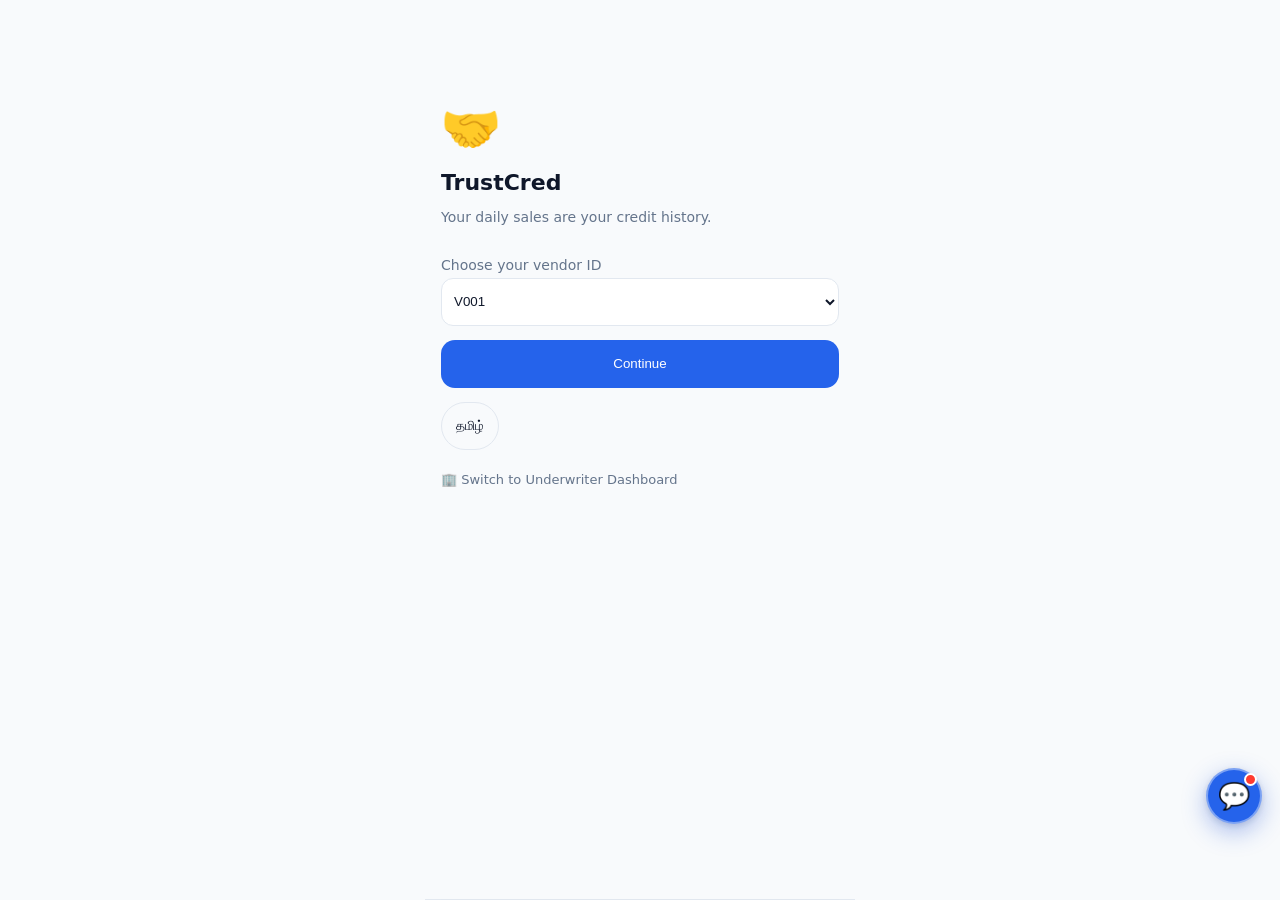
==== commit cd9290fa: "feat: add frontend styling, application logic, charts, and pages for TrustCred AI dashboard" ====
--- a/frontend/vendor.html
+++ b/frontend/vendor.html
@@ -4,9 +4,7 @@
 <title>TrustCred - Vendor App</title>
 <link rel="stylesheet" href="css/bot.css">
 <style>
-:root{--bg:#f4f6fb;--card:#fff;--tx:#14213d;--mut:#5b6785;--pri:#2457d6;--ok:#17924f;--wa:#d98a00;--bad:#d03c3c;--bd:#e2e7f2}
-@media(prefers-color-scheme:dark){:root:not([data-t=l]){--bg:#0e1424;--card:#182037;--tx:#eef2ff;--mut:#a2aed0;--pri:#6c93ff;--ok:#3fd184;--wa:#f2b13a;--bad:#ff7a7a;--bd:#2a3556}}
-:root[data-t=d]{--bg:#0e1424;--card:#182037;--tx:#eef2ff;--mut:#a2aed0;--pri:#6c93ff;--ok:#3fd184;--wa:#f2b13a;--bad:#ff7a7a;--bd:#2a3556}
+:root{--bg:#f8fafc;--card:#ffffff;--tx:#0f172a;--mut:#64748b;--pri:#2563eb;--ok:#059669;--wa:#d97706;--bad:#e11d48;--bd:#e2e8f0}
 *{box-sizing:border-box;margin:0}html,body{height:100%}
 body{background:var(--bg);color:var(--tx);font:16px/1.6 'Noto Sans Tamil',Inter,system-ui,sans-serif;display:flex;justify-content:center}
 #app{width:100%;max-width:430px;height:100%;display:flex;flex-direction:column;background:var(--bg);position:relative}
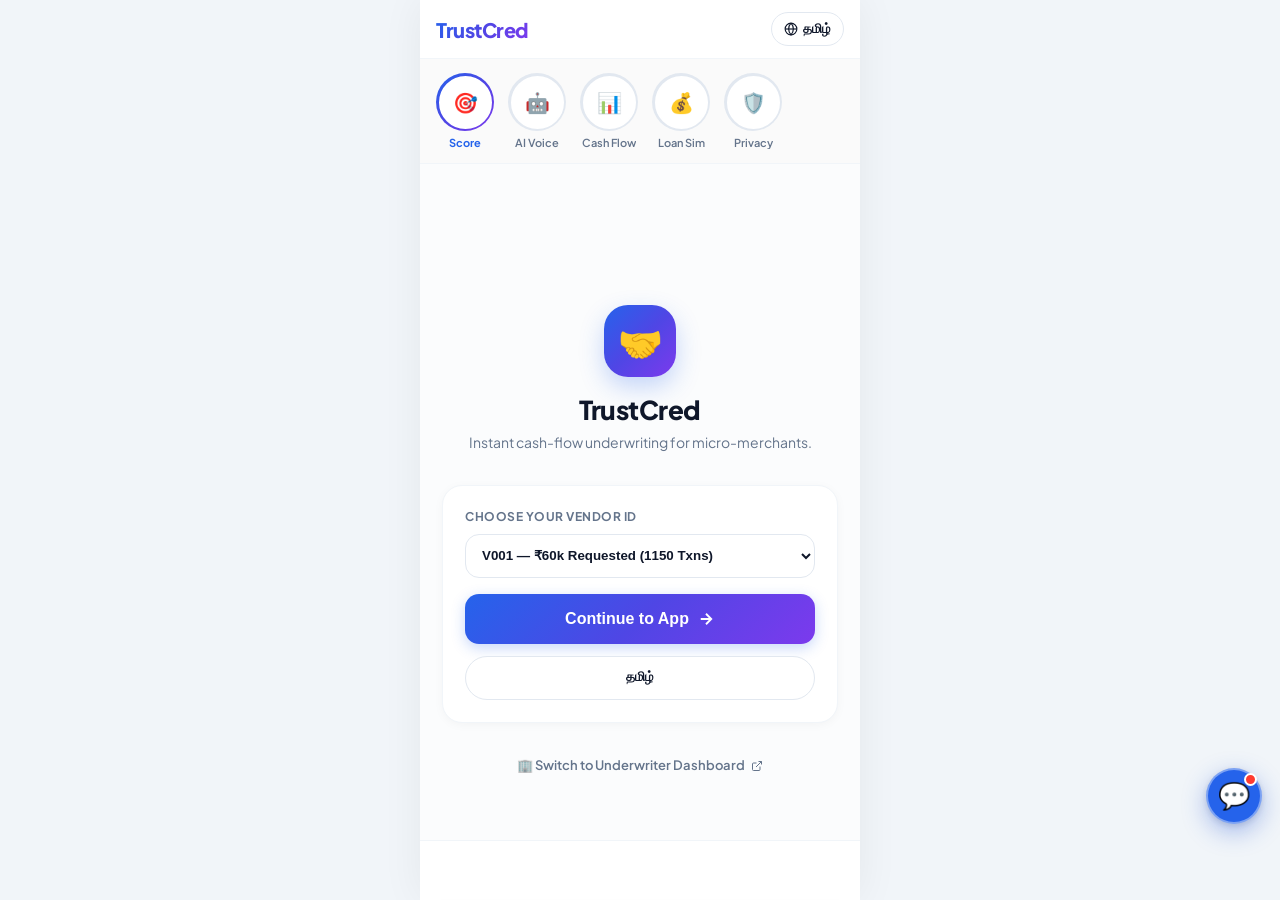
==== commit dd8fa5e1: "feat: add lender dashboard and vendor portal frontend interface with credit assessment features" ====
--- a/frontend/vendor.html
+++ b/frontend/vendor.html
@@ -1,66 +1,503 @@
 <!DOCTYPE html>
-<html lang="en"><head><meta charset="utf-8">
-<meta name="viewport" content="width=device-width,initial-scale=1,viewport-fit=cover">
-<title>TrustCred - Vendor App</title>
-<link rel="stylesheet" href="css/bot.css">
-<style>
-:root{--bg:#f8fafc;--card:#ffffff;--tx:#0f172a;--mut:#64748b;--pri:#2563eb;--ok:#059669;--wa:#d97706;--bad:#e11d48;--bd:#e2e8f0}
-*{box-sizing:border-box;margin:0}html,body{height:100%}
-body{background:var(--bg);color:var(--tx);font:16px/1.6 'Noto Sans Tamil',Inter,system-ui,sans-serif;display:flex;justify-content:center}
-#app{width:100%;max-width:430px;height:100%;display:flex;flex-direction:column;background:var(--bg);position:relative}
-main{flex:1;overflow-y:auto;padding:calc(16px + env(safe-area-inset-top,0px)) 16px 16px}
-.card{background:var(--card);border:1px solid var(--bd);border-radius:18px;padding:16px;margin-bottom:14px}
-h1{font-size:22px}h2{font-size:17px;margin-bottom:8px}.mut{color:var(--mut);font-size:14px}
-.row{display:flex;justify-content:space-between;align-items:center;gap:10px}
-.btn{min-height:48px;border:0;border-radius:14px;background:var(--pri);color:#fff;font:600 16px inherit;width:100%;padding:12px;cursor:pointer}
-.btn.ghost{background:transparent;color:var(--pri);border:1px solid var(--pri)}
-select,input[type=range]{width:100%;min-height:48px;font:16px inherit;border-radius:12px;border:1px solid var(--bd);background:var(--card);color:var(--tx);padding:8px}
-input[type=range]{padding:0;accent-color:var(--pri)}
-nav{display:flex;background:var(--card);border-top:1px solid var(--bd);padding-bottom:env(safe-area-inset-bottom,0px)}
-nav button{flex:1;min-height:60px;border:0;background:none;color:var(--mut);font:600 12px inherit;display:flex;flex-direction:column;align-items:center;justify-content:center;gap:2px;cursor:pointer}
-nav button span{font-size:22px}nav button.on{color:var(--pri)}
-button:focus-visible,select:focus-visible,input:focus-visible{outline:3px solid var(--pri);outline-offset:2px}
-.gauge{display:block;margin:4px auto}.badge{display:inline-block;padding:4px 12px;border-radius:99px;font-weight:700;font-size:14px;color:#fff}
-.alert{border-left:5px solid var(--bad);background:var(--card);border-radius:12px;padding:12px;margin-bottom:14px;border:1px solid var(--bd);border-left:5px solid var(--bad)}
-.bar{height:10px;border-radius:9px;background:var(--bd);overflow:hidden;margin:6px 0 2px}.bar i{display:block;height:100%;border-radius:9px}
-.tog{display:flex;align-items:center;justify-content:space-between;min-height:48px;border-bottom:1px solid var(--bd)}
-.tog input{width:24px;height:24px;accent-color:var(--pri)}
-.big{font-size:26px;font-weight:800}.lang{background:none;border:1px solid var(--bd);color:var(--tx);border-radius:99px;min-height:48px;padding:0 14px;font:600 14px inherit;cursor:pointer}
-.step-card{background:var(--card);border:2px solid var(--bd);border-radius:18px;padding:16px;margin-bottom:12px;transition:border-color .2s,box-shadow .2s}
-.step-card.active-step{border-color:var(--pri);box-shadow:0 0 0 3px rgba(36,87,214,0.25)}
-.step-tts-btn{min-height:48px;min-width:48px;border-radius:12px;border:1px solid var(--bd);background:var(--card);color:var(--tx);cursor:pointer;display:inline-flex;align-items:center;justify-content:center;font-size:18px}
-.tts-ctrls{position:sticky;top:0;z-index:10;background:var(--card);border:1px solid var(--bd);border-radius:18px;padding:14px;margin-bottom:14px;box-shadow:0 4px 14px rgba(0,0,0,0.06)}
-.speed-group{display:flex;gap:6px;align-items:center;margin-top:10px}
-.speed-btn{flex:1;min-height:48px;border-radius:12px;border:1px solid var(--bd);background:transparent;color:var(--tx);font:600 14px inherit;cursor:pointer}
-.speed-btn.on{background:var(--pri);color:#fff;border-color:var(--pri)}
-.both-sub{color:var(--mut);font-size:13px;display:block;margin-top:4px;font-weight:400;line-height:1.45}
-@media(prefers-reduced-motion:no-preference){.bar i{transition:width .6s}.scr{animation:f .25s}@keyframes f{from{opacity:0;transform:translateY(6px)}}}
-</style></head><body><div id="app"><main id="m" aria-live="polite"></main><nav id="nav" hidden></nav></div>
+<html lang="en">
+<head>
+  <meta charset="utf-8">
+  <meta name="viewport" content="width=device-width,initial-scale=1,viewport-fit=cover">
+  <title>TrustCred — Vendor Portal</title>
+  <link rel="preconnect" href="https://fonts.googleapis.com">
+  <link rel="preconnect" href="https://fonts.gstatic.com" crossorigin>
+  <link href="https://fonts.googleapis.com/css2?family=Plus+Jakarta+Sans:wght@400;500;600;700;800&family=Noto+Sans+Tamil:wght@400;500;600;700&display=swap" rel="stylesheet">
+  <link rel="stylesheet" href="css/bot.css">
+  <style>
+    :root {
+      --bg: #f8fafc;
+      --surface: #ffffff;
+      --card-bg: #ffffff;
+      --border: #f1f5f9;
+      --border-strong: #e2e8f0;
+      --tx: #0f172a;
+      --tx-mut: #64748b;
+      --tx-subtle: #94a3b8;
+      --pri: #2563eb;
+      --pri-light: #eff6ff;
+      --pri-hover: #1d4ed8;
+      --ok: #059669;
+      --ok-light: #ecfdf5;
+      --wa: #d97706;
+      --wa-light: #fffbeb;
+      --bad: #e11d48;
+      --bad-light: #fff1f2;
+      --ig-gradient: linear-gradient(45deg, #f09433 0%, #e6683c 25%, #dc2743 50%, #cc2366 75%, #bc1888 100%);
+      --fintech-gradient: linear-gradient(135deg, #2563eb 0%, #4f46e5 50%, #7c3aed 100%);
+      --radius-sm: 8px;
+      --radius-md: 14px;
+      --radius-lg: 20px;
+      --radius-full: 9999px;
+      --shadow-card: 0 2px 12px -2px rgba(15, 23, 42, 0.05);
+      --shadow-elevated: 0 10px 25px -4px rgba(15, 23, 42, 0.08);
+    }
+    
+    * { box-sizing: border-box; margin: 0; padding: 0; }
+    html, body { height: 100%; background: #f1f5f9; color: var(--tx); font-family: 'Plus Jakarta Sans', 'Noto Sans Tamil', system-ui, -apple-system, sans-serif; -webkit-font-smoothing: antialiased; }
+    body { display: flex; justify-content: center; align-items: stretch; }
+
+    #app {
+      width: 100%;
+      max-width: 440px;
+      height: 100%;
+      min-height: 100vh;
+      display: flex;
+      flex-direction: column;
+      background: var(--surface);
+      position: relative;
+      box-shadow: 0 0 40px rgba(0,0,0,0.06);
+    }
+
+    /* Top Instagram-Style Header */
+    .app-header {
+      position: sticky;
+      top: 0;
+      z-index: 40;
+      background: rgba(255, 255, 255, 0.95);
+      backdrop-filter: blur(12px);
+      -webkit-backdrop-filter: blur(12px);
+      border-bottom: 1px solid var(--border);
+      padding: calc(12px + env(safe-area-inset-top, 0px)) 16px 12px;
+      display: flex;
+      justify-content: space-between;
+      align-items: center;
+    }
+    .app-header-brand {
+      display: flex;
+      align-items: center;
+      gap: 10px;
+      text-decoration: none;
+      color: var(--tx);
+    }
+    .brand-logo-text {
+      font-size: 20px;
+      font-weight: 800;
+      letter-spacing: -0.5px;
+      background: var(--fintech-gradient);
+      -webkit-background-clip: text;
+      -webkit-text-fill-color: transparent;
+    }
+    .header-actions {
+      display: flex;
+      align-items: center;
+      gap: 8px;
+    }
+
+    /* Instagram-Style Story Highlights */
+    .stories-row {
+      display: flex;
+      gap: 14px;
+      overflow-x: auto;
+      padding: 14px 16px;
+      border-bottom: 1px solid var(--border);
+      background: #fafafa;
+      scrollbar-width: none;
+    }
+    .stories-row::-webkit-scrollbar { display: none; }
+    .story-item {
+      display: flex;
+      flex-direction: column;
+      align-items: center;
+      gap: 5px;
+      cursor: pointer;
+      background: none;
+      border: 0;
+      font-family: inherit;
+    }
+    .story-ring {
+      width: 58px;
+      height: 58px;
+      border-radius: var(--radius-full);
+      padding: 2.5px;
+      background: var(--border-strong);
+      display: flex;
+      align-items: center;
+      justify-content: center;
+      transition: transform 0.2s cubic-bezier(0.34, 1.56, 0.64, 1);
+    }
+    .story-item.active .story-ring {
+      background: var(--fintech-gradient);
+    }
+    .story-ring:active { transform: scale(0.92); }
+    .story-avatar {
+      width: 100%;
+      height: 100%;
+      border-radius: var(--radius-full);
+      background: var(--surface);
+      display: flex;
+      align-items: center;
+      justify-content: center;
+      font-size: 20px;
+      border: 2px solid var(--surface);
+    }
+    .story-title {
+      font-size: 11px;
+      font-weight: 600;
+      color: var(--tx-mut);
+      max-width: 62px;
+      overflow: hidden;
+      text-overflow: ellipsis;
+      white-space: nowrap;
+    }
+    .story-item.active .story-title {
+      color: var(--pri);
+      font-weight: 700;
+    }
+
+    /* Main Scrollable Canvas */
+    main {
+      flex: 1;
+      overflow-y: auto;
+      padding: 16px;
+      padding-bottom: calc(80px + env(safe-area-inset-bottom, 0px));
+      background: #fbfcfd;
+    }
+
+    /* Instagram-Style Feed Cards */
+    .ig-card {
+      background: var(--surface);
+      border: 1px solid var(--border);
+      border-radius: var(--radius-lg);
+      padding: 18px;
+      margin-bottom: 14px;
+      box-shadow: var(--shadow-card);
+      transition: border-color 0.15s ease;
+    }
+    .ig-card-header {
+      display: flex;
+      align-items: center;
+      justify-content: space-between;
+      margin-bottom: 12px;
+    }
+    .ig-card-user {
+      display: flex;
+      align-items: center;
+      gap: 10px;
+    }
+    .ig-avatar-sm {
+      width: 36px;
+      height: 36px;
+      border-radius: var(--radius-full);
+      background: var(--pri-light);
+      color: var(--pri);
+      display: flex;
+      align-items: center;
+      justify-content: center;
+      font-weight: 700;
+      font-size: 13px;
+      border: 1.5px solid rgba(37, 99, 235, 0.2);
+    }
+    .ig-user-name { font-size: 14px; font-weight: 700; color: var(--tx); line-height: 1.2; }
+    .ig-user-sub { font-size: 12px; color: var(--tx-mut); }
+
+    /* Typography & Utilities */
+    h1 { font-size: 22px; font-weight: 800; letter-spacing: -0.5px; }
+    h2 { font-size: 16px; font-weight: 700; letter-spacing: -0.2px; margin-bottom: 6px; }
+    .mut { color: var(--tx-mut); font-size: 13.5px; line-height: 1.5; }
+    .row { display: flex; justify-content: space-between; align-items: center; gap: 10px; }
+
+    /* Pills & Badges */
+    .badge-pill {
+      display: inline-flex;
+      align-items: center;
+      gap: 5px;
+      padding: 5px 12px;
+      border-radius: var(--radius-full);
+      font-size: 12px;
+      font-weight: 700;
+      letter-spacing: 0.2px;
+    }
+    .badge-pill--ok { background: var(--ok-light); color: var(--ok); }
+    .badge-pill--wa { background: var(--wa-light); color: var(--wa); }
+    .badge-pill--bad { background: var(--bad-light); color: var(--bad); }
+
+    .lang-pill-btn {
+      background: var(--surface);
+      border: 1px solid var(--border-strong);
+      color: var(--tx);
+      border-radius: var(--radius-full);
+      min-height: 34px;
+      padding: 0 12px;
+      font-size: 12.5px;
+      font-weight: 700;
+      cursor: pointer;
+      display: inline-flex;
+      align-items: center;
+      gap: 5px;
+      transition: all 0.15s ease;
+    }
+    .lang-pill-btn:hover { background: #f8fafc; border-color: var(--tx-mut); }
+
+    /* Buttons */
+    .btn {
+      min-height: 46px;
+      border: 0;
+      border-radius: var(--radius-md);
+      background: var(--pri);
+      color: #fff;
+      font: 600 15px inherit;
+      width: 100%;
+      padding: 10px 16px;
+      cursor: pointer;
+      display: inline-flex;
+      align-items: center;
+      justify-content: center;
+      gap: 8px;
+      transition: all 0.15s ease;
+    }
+    .btn:hover { background: var(--pri-hover); transform: translateY(-1px); }
+    .btn:active { transform: translateY(0); }
+    .btn.ghost {
+      background: var(--surface);
+      color: var(--tx);
+      border: 1px solid var(--border-strong);
+    }
+    .btn.ghost:hover { background: #f8fafc; border-color: var(--tx-mut); }
+    .btn.primary-gradient {
+      background: var(--fintech-gradient);
+      box-shadow: 0 4px 14px rgba(37, 99, 235, 0.25);
+    }
+
+    /* Metric Grid (Instagram Stories Profile Stats Style) */
+    .stats-grid {
+      display: grid;
+      grid-template-columns: repeat(3, 1fr);
+      gap: 8px;
+      margin: 12px 0;
+    }
+    .stat-box {
+      background: #f8fafc;
+      border: 1px solid var(--border);
+      border-radius: var(--radius-md);
+      padding: 10px;
+      text-align: center;
+    }
+    .stat-label { font-size: 11.5px; font-weight: 600; color: var(--tx-mut); margin-bottom: 2px; }
+    .stat-val { font-size: 15px; font-weight: 800; color: var(--tx); }
+
+    /* Sliders & Inputs */
+    select, input[type=range] {
+      width: 100%;
+      min-height: 44px;
+      font: 15px inherit;
+      border-radius: var(--radius-md);
+      border: 1px solid var(--border-strong);
+      background: var(--surface);
+      color: var(--tx);
+      padding: 8px 12px;
+      outline: none;
+    }
+    select:focus { border-color: var(--pri); ring: 2px var(--pri-light); }
+    input[type=range] {
+      padding: 0;
+      accent-color: var(--pri);
+      height: 6px;
+      background: #e2e8f0;
+      border-radius: var(--radius-full);
+      border: 0;
+    }
+
+    /* Bottom Instagram Navigation Bar */
+    nav#nav {
+      position: fixed;
+      bottom: 0;
+      left: 50%;
+      transform: translateX(-50%);
+      width: 100%;
+      max-width: 440px;
+      height: calc(60px + env(safe-area-inset-bottom, 0px));
+      padding-bottom: env(safe-area-inset-bottom, 0px);
+      background: rgba(255, 255, 255, 0.94);
+      backdrop-filter: blur(16px);
+      -webkit-backdrop-filter: blur(16px);
+      border-top: 1px solid var(--border);
+      display: flex;
+      align-items: center;
+      justify-content: space-around;
+      z-index: 50;
+    }
+    nav#nav button {
+      flex: 1;
+      height: 100%;
+      border: 0;
+      background: none;
+      color: var(--tx-subtle);
+      font: 600 11px inherit;
+      display: flex;
+      flex-direction: column;
+      align-items: center;
+      justify-content: center;
+      gap: 3px;
+      cursor: pointer;
+      transition: color 0.15s ease;
+    }
+    nav#nav button svg { width: 22px; height: 22px; stroke-width: 2; transition: transform 0.15s ease; }
+    nav#nav button.on { color: var(--pri); font-weight: 700; }
+    nav#nav button.on svg { stroke-width: 2.5; transform: scale(1.08); }
+
+    /* Alert Banner */
+    .alert-banner {
+      background: var(--bad-light);
+      border: 1px solid rgba(225, 29, 72, 0.2);
+      border-radius: var(--radius-md);
+      padding: 12px 14px;
+      margin-bottom: 14px;
+      display: flex;
+      align-items: flex-start;
+      gap: 10px;
+    }
+    .alert-banner b { color: var(--bad); font-size: 13.5px; }
+    .alert-banner p { color: #9f1239; font-size: 12.5px; margin-top: 2px; }
+
+    /* Progress Bar */
+    .bar { height: 8px; border-radius: var(--radius-full); background: #e2e8f0; overflow: hidden; margin: 6px 0 3px; }
+    .bar i { display: block; height: 100%; border-radius: var(--radius-full); }
+
+    /* Toggle Switches */
+    .tog {
+      display: flex;
+      align-items: center;
+      justify-content: space-between;
+      min-height: 48px;
+      border-bottom: 1px solid var(--border);
+      font-size: 14px;
+      font-weight: 500;
+    }
+    .tog input { width: 20px; height: 20px; accent-color: var(--pri); }
+
+    /* TTS Controls */
+    .tts-ctrls {
+      position: sticky;
+      top: 0;
+      z-index: 20;
+      background: var(--surface);
+      border: 1px solid var(--border-strong);
+      border-radius: var(--radius-lg);
+      padding: 14px;
+      margin-bottom: 14px;
+      box-shadow: var(--shadow-elevated);
+    }
+    .speed-group { display: flex; gap: 6px; align-items: center; margin-top: 8px; }
+    .speed-btn {
+      flex: 1;
+      min-height: 36px;
+      border-radius: var(--radius-sm);
+      border: 1px solid var(--border-strong);
+      background: #f8fafc;
+      color: var(--tx);
+      font: 600 12.5px inherit;
+      cursor: pointer;
+    }
+    .speed-btn.on { background: var(--pri); color: #fff; border-color: var(--pri); }
+
+    .step-card {
+      background: var(--surface);
+      border: 1px solid var(--border);
+      border-radius: var(--radius-lg);
+      padding: 16px;
+      margin-bottom: 12px;
+      box-shadow: var(--shadow-card);
+      transition: all 0.2s ease;
+    }
+    .step-card.active-step {
+      border-color: var(--pri);
+      box-shadow: 0 0 0 3px rgba(37, 99, 235, 0.15);
+      background: var(--pri-light);
+    }
+    .step-tts-btn {
+      width: 38px;
+      height: 38px;
+      border-radius: var(--radius-full);
+      border: 1px solid var(--border-strong);
+      background: var(--surface);
+      color: var(--tx);
+      cursor: pointer;
+      display: inline-flex;
+      align-items: center;
+      justify-content: center;
+      font-size: 16px;
+      transition: all 0.15s ease;
+    }
+    .step-tts-btn:hover { background: var(--pri-light); color: var(--pri); border-color: var(--pri); }
+
+    .both-sub { color: var(--tx-mut); font-size: 12.5px; display: block; margin-top: 3px; font-weight: 400; line-height: 1.4; }
+  </style>
+</head>
+<body>
+
+<div id="app">
+  <!-- Sticky Instagram Header -->
+  <header class="app-header" id="appHeader" hidden>
+    <a href="#" class="app-header-brand" id="hdrBrand">
+      <span class="brand-logo-text">TrustCred</span>
+    </a>
+    <div class="header-actions">
+      <button class="lang-pill-btn" id="hdrLangBtn">
+        <svg width="14" height="14" viewBox="0 0 24 24" fill="none" stroke="currentColor" stroke-width="2"><circle cx="12" cy="12" r="10"/><path d="M12 2a14.5 14.5 0 0 0 0 20 14.5 14.5 0 0 0 0-20"/><path d="M2 12h20"/></svg>
+        <span id="hdrLangText">தமிழ்</span>
+      </button>
+    </div>
+  </header>
+
+  <!-- Instagram Story Highlights Row -->
+  <div class="stories-row" id="storiesBar" hidden>
+    <button class="story-item active" data-tab="home">
+      <div class="story-ring"><div class="story-avatar">🎯</div></div>
+      <span class="story-title">Score</span>
+    </button>
+    <button class="story-item" data-tab="ai">
+      <div class="story-ring"><div class="story-avatar">🤖</div></div>
+      <span class="story-title">AI Voice</span>
+    </button>
+    <button class="story-item" data-tab="cf">
+      <div class="story-ring"><div class="story-avatar">📊</div></div>
+      <span class="story-title">Cash Flow</span>
+    </button>
+    <button class="story-item" data-tab="loan">
+      <div class="story-ring"><div class="story-avatar">💰</div></div>
+      <span class="story-title">Loan Sim</span>
+    </button>
+    <button class="story-item" data-tab="me">
+      <div class="story-ring"><div class="story-avatar">🛡️</div></div>
+      <span class="story-title">Privacy</span>
+    </button>
+  </div>
+
+  <main id="m" aria-live="polite"></main>
+  <nav id="nav" hidden></nav>
+</div>
+
 <script>
 const DATA=[{"vendor_id":"V001","loan_amount_requested":60000,"total_receipts":384193.9,"total_expenses":41919.62,"net_cashflow":342274.28,"unique_customers":1143,"txn_count":1150,"reciprocal_transfer_share":0,"monthly_receipts":{"2026-07":132912.61,"2026-08":132423.68,"2026-09":118857.61}},{"vendor_id":"V002","loan_amount_requested":50000,"total_receipts":435371.99,"total_expenses":34061.27,"net_cashflow":401310.72,"unique_customers":1128,"txn_count":1138,"reciprocal_transfer_share":0,"monthly_receipts":{"2026-07":149569.57,"2026-08":153179.42,"2026-09":132623.0}},{"vendor_id":"V003","loan_amount_requested":60000,"total_receipts":268245.22,"total_expenses":38051.63,"net_cashflow":230193.59,"unique_customers":1139,"txn_count":1145,"reciprocal_transfer_share":0,"monthly_receipts":{"2026-07":91834.44,"2026-08":93529.68,"2026-09":82881.1}},{"vendor_id":"V004","loan_amount_requested":30000,"total_receipts":232004.26,"total_expenses":48494.61,"net_cashflow":183509.65,"unique_customers":1141,"txn_count":1147,"reciprocal_transfer_share":0,"monthly_receipts":{"2026-07":80384.81,"2026-08":80038.13,"2026-09":71581.32}},{"vendor_id":"V005","loan_amount_requested":60000,"total_receipts":155761.76,"total_expenses":41506.52,"net_cashflow":114255.24,"unique_customers":1170,"txn_count":1179,"reciprocal_transfer_share":0,"monthly_receipts":{"2026-07":53845.72,"2026-08":53270.42,"2026-09":48645.62}},{"vendor_id":"V006","loan_amount_requested":30000,"total_receipts":168752.27,"total_expenses":37088.31,"net_cashflow":131663.96,"unique_customers":1187,"txn_count":1192,"reciprocal_transfer_share":0,"monthly_receipts":{"2026-07":58501.09,"2026-08":57853.02,"2026-09":52398.16}},{"vendor_id":"V007","loan_amount_requested":75000,"total_receipts":125204.67,"total_expenses":31190.47,"net_cashflow":94014.2,"unique_customers":1209,"txn_count":1218,"reciprocal_transfer_share":1.0,"monthly_receipts":{"2026-07":42811.04,"2026-08":43067.57,"2026-09":39326.06}},{"vendor_id":"V008","loan_amount_requested":40000,"total_receipts":122224.45,"total_expenses":36647.83,"net_cashflow":85576.62,"unique_customers":1182,"txn_count":1190,"reciprocal_transfer_share":1.0,"monthly_receipts":{"2026-07":41388.31,"2026-08":42369.77,"2026-09":38466.37}},{"vendor_id":"V009","loan_amount_requested":60000,"total_receipts":114231.51,"total_expenses":42901.19,"net_cashflow":71330.32,"unique_customers":1159,"txn_count":1169,"reciprocal_transfer_share":1.0,"monthly_receipts":{"2026-07":38706.14,"2026-08":40853.24,"2026-09":34672.13}},{"vendor_id":"V010","loan_amount_requested":30000,"total_receipts":210037.78,"total_expenses":43239.37,"net_cashflow":166798.41,"unique_customers":1196,"txn_count":1201,"reciprocal_transfer_share":0,"monthly_receipts":{"2026-07":73597.64,"2026-08":70490.98,"2026-09":65949.16}},{"vendor_id":"V011","loan_amount_requested":75000,"total_receipts":204257.25,"total_expenses":39130.24,"net_cashflow":165127.01,"unique_customers":1169,"txn_count":1176,"reciprocal_transfer_share":0,"monthly_receipts":{"2026-07":71198.16,"2026-08":70112.49,"2026-09":62946.6}},{"vendor_id":"V012","loan_amount_requested":60000,"total_receipts":523055.62,"total_expenses":40889.16,"net_cashflow":482166.46,"unique_customers":1219,"txn_count":1222,"reciprocal_transfer_share":0,"monthly_receipts":{"2026-07":182136.83,"2026-08":180050.88,"2026-09":160867.91}},{"vendor_id":"V013","loan_amount_requested":50000,"total_receipts":211902.05,"total_expenses":31927.02,"net_cashflow":179975.03,"unique_customers":1209,"txn_count":1215,"reciprocal_transfer_share":0,"monthly_receipts":{"2026-07":73549.95,"2026-08":73451.67,"2026-09":64900.43}},{"vendor_id":"V014","loan_amount_requested":40000,"total_receipts":399985.06,"total_expenses":50868.48,"net_cashflow":349116.58,"unique_customers":1130,"txn_count":1135,"reciprocal_transfer_share":0,"monthly_receipts":{"2026-07":138838.71,"2026-08":137825.93,"2026-09":123320.42}},{"vendor_id":"V015","loan_amount_requested":30000,"total_receipts":232147.61,"total_expenses":38259.43,"net_cashflow":193888.18,"unique_customers":1135,"txn_count":1143,"reciprocal_transfer_share":0,"monthly_receipts":{"2026-07":79520.77,"2026-08":79619.39,"2026-09":73007.45}},{"vendor_id":"V016","loan_amount_requested":75000,"total_receipts":426654.66,"total_expenses":32298.79,"net_cashflow":394355.87,"unique_customers":1132,"txn_count":1149,"reciprocal_transfer_share":0,"monthly_receipts":{"2026-07":150758.84,"2026-08":146529.47,"2026-09":129366.35}},{"vendor_id":"V017","loan_amount_requested":30000,"total_receipts":230164.1,"total_expenses":31268.51,"net_cashflow":198895.59,"unique_customers":1144,"txn_count":1154,"reciprocal_transfer_share":0,"monthly_receipts":{"2026-07":80342.84,"2026-08":79129.44,"2026-09":70691.82}},{"vendor_id":"V018","loan_amount_requested":30000,"total_receipts":160465.8,"total_expenses":43412.95,"net_cashflow":117052.85,"unique_customers":1185,"txn_count":1193,"reciprocal_transfer_share":0,"monthly_receipts":{"2026-07":53366.14,"2026-08":55911.7,"2026-09":51187.96}},{"vendor_id":"V019","loan_amount_requested":60000,"total_receipts":358301.02,"total_expenses":35292.22,"net_cashflow":323008.8,"unique_customers":1131,"txn_count":1136,"reciprocal_transfer_share":0,"monthly_receipts":{"2026-07":122489.73,"2026-08":124091.34,"2026-09":111719.95}},{"vendor_id":"V020","loan_amount_requested":60000,"total_receipts":255958.33,"total_expenses":39345.36,"net_cashflow":216612.97,"unique_customers":1145,"txn_count":1152,"reciprocal_transfer_share":0,"monthly_receipts":{"2026-07":88139.55,"2026-08":87921.51,"2026-09":79897.27}},{"vendor_id":"V021","loan_amount_requested":30000,"total_receipts":121475.25,"total_expenses":33427.31,"net_cashflow":88047.94,"unique_customers":1181,"txn_count":1195,"reciprocal_transfer_share":1.0,"monthly_receipts":{"2026-07":42489.66,"2026-08":40688.06,"2026-09":38297.53}},{"vendor_id":"V022","loan_amount_requested":50000,"total_receipts":132995.86,"total_expenses":40739.95,"net_cashflow":92255.91,"unique_customers":1167,"txn_count":1173,"reciprocal_transfer_share":1.0,"monthly_receipts":{"2026-07":45578.2,"2026-08":46348.38,"2026-09":41069.28}},{"vendor_id":"V023","loan_amount_requested":75000,"total_receipts":497663.17,"total_expenses":31059.33,"net_cashflow":466603.84,"unique_customers":1175,"txn_count":1180,"reciprocal_transfer_share":0,"monthly_receipts":{"2026-07":171825.01,"2026-08":170697.47,"2026-09":155140.69}},{"vendor_id":"V024","loan_amount_requested":75000,"total_receipts":159882.9,"total_expenses":38483.46,"net_cashflow":121399.44,"unique_customers":1187,"txn_count":1195,"reciprocal_transfer_share":0,"monthly_receipts":{"2026-07":55387.1,"2026-08":53501.87,"2026-09":50993.93}},{"vendor_id":"V025","loan_amount_requested":60000,"total_receipts":202356.27,"total_expenses":40499.87,"net_cashflow":161856.4,"unique_customers":1135,"txn_count":1148,"reciprocal_transfer_share":0,"monthly_receipts":{"2026-07":70713.25,"2026-08":67668.34,"2026-09":63974.68}},{"vendor_id":"V026","loan_amount_requested":50000,"total_receipts":454734.27,"total_expenses":41470.25,"net_cashflow":413264.02,"unique_customers":1184,"txn_count":1194,"reciprocal_transfer_share":0,"monthly_receipts":{"2026-07":158605.17,"2026-08":159393.28,"2026-09":136735.82}},{"vendor_id":"V027","loan_amount_requested":30000,"total_receipts":280767.59,"total_expenses":32755.98,"net_cashflow":248011.61,"unique_customers":1114,"txn_count":1123,"reciprocal_transfer_share":0,"monthly_receipts":{"2026-07":96531.5,"2026-08":98009.15,"2026-09":86226.94}},{"vendor_id":"V028","loan_amount_requested":60000,"total_receipts":203971.15,"total_expenses":40945.36,"net_cashflow":163025.79,"unique_customers":1211,"txn_count":1222,"reciprocal_transfer_share":0,"monthly_receipts":{"2026-07":69408.25,"2026-08":70050.49,"2026-09":64512.41}},{"vendor_id":"V029","loan_amount_requested":40000,"total_receipts":238801.27,"total_expenses":31485.18,"net_cashflow":207316.09,"unique_customers":1168,"txn_count":1177,"reciprocal_transfer_share":0,"monthly_receipts":{"2026-07":82960.14,"2026-08":83337.7,"2026-09":72503.43}},{"vendor_id":"V030","loan_amount_requested":75000,"total_receipts":340737.6,"total_expenses":42221.96,"net_cashflow":298515.64,"unique_customers":1209,"txn_count":1217,"reciprocal_transfer_share":0,"monthly_receipts":{"2026-07":115194.29,"2026-08":117905.03,"2026-09":107638.28}},{"vendor_id":"V031","loan_amount_requested":60000,"total_receipts":338759.26,"total_expenses":41386.63,"net_cashflow":297372.63,"unique_customers":1055,"txn_count":1063,"reciprocal_transfer_share":0,"monthly_receipts":{"2026-07":115787.17,"2026-08":116196.07,"2026-09":106776.02}},{"vendor_id":"V032","loan_amount_requested":60000,"total_receipts":449187.79,"total_expenses":34167.59,"net_cashflow":415020.2,"unique_customers":1197,"txn_count":1206,"reciprocal_transfer_share":0,"monthly_receipts":{"2026-07":154904.0,"2026-08":160673.33,"2026-09":133610.46}},{"vendor_id":"V033","loan_amount_requested":75000,"total_receipts":177721.54,"total_expenses":35765.45,"net_cashflow":141956.09,"unique_customers":1142,"txn_count":1149,"reciprocal_transfer_share":1.0,"monthly_receipts":{"2026-07":62769.97,"2026-08":60842.99,"2026-09":54108.58}},{"vendor_id":"V034","loan_amount_requested":40000,"total_receipts":166384.08,"total_expenses":33431.87,"net_cashflow":132952.21,"unique_customers":1196,"txn_count":1203,"reciprocal_transfer_share":1.0,"monthly_receipts":{"2026-07":58034.25,"2026-08":57317.81,"2026-09":51032.02}},{"vendor_id":"V035","loan_amount_requested":40000,"total_receipts":211519.43,"total_expenses":43351.01,"net_cashflow":168168.42,"unique_customers":1185,"txn_count":1190,"reciprocal_transfer_share":1.0,"monthly_receipts":{"2026-07":71955.34,"2026-08":74902.83,"2026-09":64661.26}},{"vendor_id":"V036","loan_amount_requested":40000,"total_receipts":140698.32,"total_expenses":48441.8,"net_cashflow":92256.52,"unique_customers":1151,"txn_count":1160,"reciprocal_transfer_share":1.0,"monthly_receipts":{"2026-07":50808.56,"2026-08":47053.09,"2026-09":42836.67}},{"vendor_id":"V037","loan_amount_requested":30000,"total_receipts":454465.46,"total_expenses":46974.17,"net_cashflow":407491.29,"unique_customers":1081,"txn_count":1086,"reciprocal_transfer_share":0,"monthly_receipts":{"2026-07":154343.88,"2026-08":156125.2,"2026-09":143996.38}},{"vendor_id":"V038","loan_amount_requested":40000,"total_receipts":286284.52,"total_expenses":38563.97,"net_cashflow":247720.55,"unique_customers":1165,"txn_count":1169,"reciprocal_transfer_share":0,"monthly_receipts":{"2026-07":98143.36,"2026-08":98733.89,"2026-09":89407.27}},{"vendor_id":"V039","loan_amount_requested":60000,"total_receipts":293517.24,"total_expenses":37068.01,"net_cashflow":256449.23,"unique_customers":1130,"txn_count":1134,"reciprocal_transfer_share":0,"monthly_receipts":{"2026-07":99210.71,"2026-08":100540.09,"2026-09":93766.44}},{"vendor_id":"V040","loan_amount_requested":30000,"total_receipts":477581.8,"total_expenses":47038.76,"net_cashflow":430543.04,"unique_customers":1167,"txn_count":1172,"reciprocal_transfer_share":0,"monthly_receipts":{"2026-07":160820.76,"2026-08":167164.41,"2026-09":149596.63}}];
+
 const TX={
   en:{
-    hi:"Hello",score:"Your Trust Score",of:"out of 100",inc:"Money in",exp:"Money out",net:"You kept",cf:"Cash flow",loan:"Loan",me:"Me",home:"Home",aiNav:"AI",login:"Choose your vendor ID",go:"Continue",demo:"Demo score from your payment history. It is not a credit score.",warn:"Please check",warnT:"Money moved back and forth between your account and another vendor. This is not counted as real sales and lowers your score.",why:"Why this score",req:"Loan amount",mon:"Months to repay",emi:"Monthly instalment",cov:"Your monthly savings cover it",good:"Comfortable",ok:"Manageable",risk:"Risky",share:"Share with a lender",shareT:"You decide what a lender can see. You can stop sharing any time.",stop:"Stop sharing everything",stopped:"Sharing stopped. No lender can see your data.",out:"Log out",tips:"How to improve",ill:"Illustrative: flat 20% a year interest.",
-    aiCardTitle:"How does the AI decide my score?",aiCardSub:"Simple explanation with voice audio",aiEntryBtn:"Understand AI & Listen",
-    aiTitle:"Understand AI",aiSub:"How your score is calculated in 6 simple steps",
+    hi:"Hello",score:"Trust Score",of:"out of 100",inc:"Money in",exp:"Money out",net:"You kept",cf:"Cash flow",loan:"Loan",me:"Me",home:"Home",aiNav:"AI",login:"Choose your vendor ID",go:"Continue to App",demo:"Score calculated transparently from verified UPI transactions.",warn:"Verification Alert",warnT:"Money moved back and forth between your account and another vendor. This is not counted as real sales and lowers your score.",why:"Why this score",req:"Loan requested",mon:"Repayment tenure",emi:"Monthly instalment",cov:"Monthly net cashflow coverage",good:"Comfortable",ok:"Manageable",risk:"Risky",share:"Share with a lender",shareT:"You decide what a lender can see. You can stop sharing any time.",stop:"Revoke lender access",stopped:"Sharing stopped. No lender can view your data.",out:"Log out",tips:"Underwriting Tips",ill:"Illustrative: flat 20% p.a. interest.",
+    aiCardTitle:"How does AI calculate my score?",aiCardSub:"Tap for full spoken explanation in audio",aiEntryBtn:"Listen to Voice Breakdown",
+    aiTitle:"AI Explanation",aiSub:"Your 100-point score explained in 6 simple steps",
     listenAll:"🔊 Listen to all 6 steps",pause:"⏸ Pause",resume:"▶ Resume",stop:"⏹ Stop",
-    speaking:"Speaking step",paused:"Audio paused",ready:"Ready to listen",speed:"Speed",slow:"Slow 0.8x",norm:"Normal 1x",fast:"Fast 1.2x",playStep:"Listen to step",
-    myExample:"Your own real example",readScore:"🔊 Read my score",
+    speaking:"Speaking step",paused:"Audio paused",ready:"Ready to listen",speed:"Speed",slow:"Slow 0.8x",norm:"Normal 1x",fast:"Fast 1.2x",playStep:"Listen",
+    myExample:"Your Live Profile Example",readScore:"🔊 Read my score aloud",
     notTitle:"What the AI does NOT do",
-    not1:"Does not read your private SMS or messages",
-    not2:"Does not see or track your GPS location",
-    not3:"Does not make loan decisions alone (a human decides)",
-    not4:"Does not guess or predict if you will repay",
-    taVoiceMissing:"Tamil voice is not installed. Open Settings > Language > Text-to-speech to install it.",
-    diagP:"UPI Payments",diagC:"5 AI Checks",diagS:"Score / 100",
+    not1:"Does not read private messages or SMS",
+    not2:"Does not track or record your GPS location",
+    not3:"Does not issue credit decisions alone (a human underwriter reviews)",
+    not4:"Does not guess or speculate if you will repay",
+    taVoiceMissing:"Tamil voice TTS not installed. Please enable Tamil speech in your device settings.",
+    diagP:"UPI Receipts",diagC:"5 AI Pillars",diagS:"Score / 100",
     f1:"Steady income",f2:"Can repay",f3:"Low costs",f4:"Many customers",f5:"Genuine sales"
   },
   ta:{
-    hi:"வணக்கம்",score:"உங்கள் நம்பிக்கை மதிப்பெண்",of:"100-க்கு",inc:"வரவு",exp:"செலவு",net:"மிச்சம்",cf:"பணப்புழக்கம்",loan:"கடன்",me:"நான்",home:"முகப்பு",aiNav:"AI",login:"உங்கள் வியாபாரி ஐடியைத் தேர்வு செய்யவும்",go:"தொடரவும்",demo:"உங்கள் பணப் பரிவர்த்தனைகளின் மாதிரி மதிப்பெண். இது கடன் மதிப்பெண் அல்ல.",warn:"கவனிக்கவும்",warnT:"உங்கள் கணக்கிற்கும் மற்றொரு வியாபாரிக்கும் இடையே பணம் முன்னும் பின்னும் சென்றுள்ளது. இது உண்மையான விற்பனையாகக் கணக்கிடப்படாது; மதிப்பெண்ணைக் குறைக்கும்.",why:"இந்த மதிப்பெண் ஏன்",req:"கடன் தொகை",mon:"திருப்பிச் செலுத்தும் மாதங்கள்",emi:"மாதத் தவணை",cov:"உங்கள் மாத மிச்சம் இதை ஈடுசெய்யும்",good:"வசதி",ok:"சமாளிக்கலாம்",risk:"ஆபத்து",share:"கடன் வழங்குநருடன் பகிர",shareT:"கடன் வழங்குநர் எதைப் பார்க்கலாம் என்பதை நீங்களே தீர்மானிக்கிறீர்கள். எப்போது வேண்டுமானாலும் நிறுத்தலாம்.",stop:"எல்லா பகிர்வையும் நிறுத்து",stopped:"பகிர்வு நிறுத்தப்பட்டது. எந்த கடன் வழங்குநரும் உங்கள் தரவைப் பார்க்க முடியாது.",out:"வெளியேறு",tips:"மேம்படுத்தும் வழிகள்",ill:"எடுத்துக்காட்டு: ஆண்டுக்கு 20% வட்டி.",
-    aiCardTitle:"AI எனது மதிப்பெண்ணை எப்படி தீர்மானிக்கிறது?",aiCardSub:"குரல் வழியே மிக எளிய விளக்கம்",aiEntryBtn:"AI விளக்கம் (கேளுங்கள்)",
+    hi:"வணக்கம்",score:"நம்பிக்கை மதிப்பெண்",of:"100-க்கு",inc:"வரவு",exp:"செலவு",net:"மிச்சம்",cf:"பணப்புழக்கம்",loan:"கடன்",me:"நான்",home:"முகப்பு",aiNav:"AI",login:"உங்கள் வியாபாரி ஐடியைத் தேர்வு செய்யவும்",go:"தொடரவும்",demo:"உண்மையான UPI பணப் பரிவர்த்தனைகளின் மாதிரி மதிப்பெண்.",warn:"கவனிக்கவும்",warnT:"உங்கள் கணக்கிற்கும் மற்றொரு வியாபாரிக்கும் இடையே பணம் முன்னும் பின்னும் சென்றுள்ளது. இது உண்மையான விற்பனையாகக் கணக்கிடப்படாது; மதிப்பெண்ணைக் குறைக்கும்.",why:"இந்த மதிப்பெண் ஏன்",req:"கடன் தொகை",mon:"திருப்பிச் செலுத்தும் கால அளவு",emi:"மாதத் தவணை",cov:"மாத மிச்சம் ஈடுசெய்யும் அளவு",good:"வசதி",ok:"சமாளிக்கலாம்",risk:"ஆபத்து",share:"கடன் வழங்குநருடன் பகிர",shareT:"கடன் வழங்குநர் எதைப் பார்க்கலாம் என்பதை நீங்களே தீர்மானிக்கிறீர்கள். எப்போது வேண்டுமானாலும் நிறுத்தலாம்.",stop:"எல்லா பகிர்வையும் நிறுத்து",stopped:"பகிர்வு நிறுத்தப்பட்டது. எந்த கடன் வழங்குநரும் உங்கள் தரவைப் பார்க்க முடியாது.",out:"வெளியேறு",tips:"மேம்படுத்தும் வழிகள்",ill:"எடுத்துக்காட்டு: ஆண்டுக்கு 20% வட்டி.",
+    aiCardTitle:"AI எனது மதிப்பெண்ணை எப்படி தீர்மானிக்கிறது?",aiCardSub:"குரல் வழியே மிக எளிய விளக்கம்",aiEntryBtn:"AI குரல் விளக்கம் (கேளுங்கள்)",
     aiTitle:"AI விளக்கம்",aiSub:"6 எளிய படிகளில் மதிப்பெண் விளக்கம்",
     listenAll:"🔊 6 படிகளையும் கேளுங்கள்",pause:"⏸ நிறுத்து",resume:"▶ தொடர்",stop:"⏹ நிறுத்து",
-    speaking:"படி படிக்கிறது",paused:"ஒலி இடைநிறுத்தப்பட்டது",ready:"கேட்கத் தயார்",speed:"வேகம்",slow:"மெதுவாக 0.8x",norm:"சாதாரணம் 1x",fast:"வேகமாக 1.2x",playStep:"இந்த படியைக் கேளுங்கள்",
+    speaking:"படி படிக்கிறது",paused:"ஒலி இடைநிறுத்தப்பட்டது",ready:"கேட்கத் தயார்",speed:"வேகம்",slow:"மெதுவாக 0.8x",norm:"சாதாரணம் 1x",fast:"வேகமாக 1.2x",playStep:"கேளுங்கள்",
     myExample:"உங்கள் சொந்த உண்மை உதாரணம்",readScore:"🔊 எனது மதிப்பெண்ணைக் கூறு",
     notTitle:"AI எதையெல்லாம் செய்யாது",
     not1:"உங்கள் தனிப்பட்ட SMS அல்லது செய்திகளைப் படிக்காது",
@@ -72,6 +509,7 @@
     f1:"சீரான வருமானம்",f2:"திருப்பிச் செலுத்தும் திறன்",f3:"குறைந்த செலவு",f4:"அதிக வாடிக்கையாளர்கள்",f5:"உண்மையான விற்பனை"
   }
 };
+
 const STEPS=[
   {icon:"📱",titleEn:"Your payments are the proof",titleTa:"உங்கள் வரவுகளே சான்று",en:"The app looks at the UPI payments your customers made to you. It does not need a bank history or a credit card.",ta:"உங்கள் வாடிக்கையாளர்கள் செய்த UPI வரவுகளை மட்டுமே இந்த செயலி பார்க்கிறது. வங்கி வரலாறோ கிரெடிட் கார்டோ தேவையில்லை."},
   {icon:"🔍",titleEn:"AI looks for patterns",titleTa:"AI விற்பனை முறையைக் கவனிக்கிறது",en:"The AI counts how much came in, how much went out, and how steady your sales are from week to week.",ta:"மொத்த வரவு, மொத்த செலவு மற்றும் வாரந்தோறும் வியாபாரம் எவ்வளவு சீராக உள்ளது என்பதை AI கணக்கிடுகிறது."},
@@ -80,8 +518,10 @@
   {icon:"🤝",titleEn:"The score is a guide, not a verdict",titleTa:"மதிப்பெண் வழிகாட்டி மட்டுமே, தீர்ப்பு அல்ல",en:"It does not say you will or will not repay. A person at the lender makes the final decision.",ta:"நீங்கள் கடன் கட்டமாட்டீர்கள் என்று இது தீர்ப்பளிக்காது. கடன் நிறுவனத்தில் உள்ள ஒரு மனிதரே இறுதி முடிவை எடுப்பார்."},
   {icon:"🔒",titleEn:"You are in control",titleTa:"முழுக் கட்டுப்பாடு உங்களிடம் உள்ளது",en:"You choose what a lender can see and can stop sharing any time.",ta:"கடன் கொடுப்பவர் எதைப் பார்க்கலாம் என்பதை நீங்களே முடிவு செய்கிறீர்கள், எப்போது வேண்டுமானாலும் பகிர்வை நிறுத்தலாம்."}
 ];
+
 let S={lang:"en",vid:null,tab:"home",amt:null,mths:12,share:{r:1,e:1,m:1,c:0},stopped:false,rate:1.0};
 try{const l=localStorage.getItem("lang");if(l&&["en","ta","both"].includes(l))S.lang=l;}catch(e){}
+
 const t=k=>{
   if(S.lang==="both"){
     const ta=TX.ta[k],en=TX.en[k];
@@ -90,6 +530,7 @@
   }
   return (TX[S.lang]&&TX[S.lang][k])||TX.en[k]||k;
 };
+
 const inr=n=>"₹"+Math.round(n).toLocaleString("en-IN"), $=id=>document.getElementById(id);
 const lgLabel=()=>S.lang=="en"?"தமிழ்":S.lang=="ta"?"Both (தமிழ்+EN)":"English";
 const days={"2026-07":31,"2026-08":31,"2026-09":28}, MN={"2026-07":"Jul","2026-08":"Aug","2026-09":"Sep"};
@@ -120,48 +561,214 @@
   const d=Object.keys(days).map(k=>v.monthly_receipts[k]/days[k]),avg=d.reduce((a,b)=>a+b)/3;
   const cv=Math.sqrt(d.reduce((a,b)=>a+(b-avg)**2,0)/3)/avg, mNet=v.net_cashflow/3;
   const emi=amt*(1+0.2*mths/12)/mths, cover=mNet/emi, er=v.total_expenses/v.total_receipts;
-  const f=[["Steady income",25,25*(1-Math.min(cv,.3)/.3),"Daily sales changed "+(cv*100).toFixed(0)+"% between months."],
-  ["Can repay",30,30*Math.min(Math.max(cover,0)/3,1),"Monthly savings "+inr(mNet)+" cover a "+inr(emi)+" instalment "+cover.toFixed(1)+"x."],
-  ["Low costs",15,15*(1-Math.min(Math.max((er-.1)/.5,0),1)),"Expenses were "+(er*100).toFixed(0)+"% of sales."],
-  ["Many customers",15,15*Math.min(v.unique_customers/1000,1),v.unique_customers.toLocaleString("en-IN")+" different customers paid you."],
-  ["Genuine sales",15,15*(1-v.reciprocal_transfer_share),v.reciprocal_transfer_share>0?"Money moving between vendors was found.":"No back-and-forth transfers found."]];
+  const f=[
+    ["Steady income",25,25*(1-Math.min(cv,.3)/.3),"Daily sales changed "+(cv*100).toFixed(0)+"% between months."],
+    ["Can repay",30,30*Math.min(Math.max(cover,0)/3,1),"Monthly savings "+inr(mNet)+" cover a "+inr(emi)+" instalment "+cover.toFixed(1)+"x."],
+    ["Low costs",15,15*(1-Math.min(Math.max((er-.1)/.5,0),1)),"Expenses were "+(er*100).toFixed(0)+"% of sales."],
+    ["Many customers",15,15*Math.min(v.unique_customers/1000,1),v.unique_customers.toLocaleString("en-IN")+" different customers paid you."],
+    ["Genuine sales",15,15*(1-v.reciprocal_transfer_share),v.reciprocal_transfer_share>0?"Money moving between vendors was found.":"No back-and-forth transfers found."]
+  ];
   let sc=Math.round(f.reduce((a,x)=>a+x[2],0)); if(v.reciprocal_transfer_share>0) sc=Math.min(sc,40);
   return {f,sc,emi,cover,mNet,cv};
 }
-const band=s=>s>=75?["Strong",'var(--ok)']:s>=55?["Good",'var(--ok)']:s>=35?["Fair",'var(--wa)']:["Low",'var(--bad)'];
+
+const band=s=>s>=75?["Strong",'var(--ok)','badge-pill--ok']:s>=55?["Good",'var(--ok)','badge-pill--ok']:s>=35?["Fair",'var(--wa)','badge-pill--wa']:["Low",'var(--bad)','badge-pill--bad'];
 const V=()=>DATA.find(x=>x.vendor_id===S.vid);
-function gauge(s){const c=band(s)[1],r=64,L=Math.PI*r,o=L*(1-s/100);
- return `<svg class="gauge" width="170" height="104" viewBox="0 0 170 104" role="img" aria-label="${s} out of 100"><path d="M21 90A64 64 0 0 1 149 90" fill="none" stroke="var(--bd)" stroke-width="14" stroke-linecap="round"/><path d="M21 90A64 64 0 0 1 149 90" fill="none" stroke="${c}" stroke-width="14" stroke-linecap="round" stroke-dasharray="${L}" stroke-dashoffset="${o}"/><text x="85" y="82" text-anchor="middle" font-size="34" font-weight="800" fill="var(--tx)">${s}</text></svg>`}
-
-function login(){$("nav").hidden=true;
- $("m").innerHTML=`<div class="scr" style="padding-top:8vh"><div style="font-size:48px">🤝</div><h1>TrustCred</h1><p class="mut" style="margin:6px 0 24px">${S.lang=="en"?"Your daily sales are your credit history.":"உங்கள் தினசரி விற்பனையே உங்கள் கடன் வரலாறு."}</p><label class="mut" for="vs">${t("login")}</label><select id="vs">${DATA.map(x=>`<option>${x.vendor_id}</option>`).join("")}</select><div style="height:14px"></div><button class="btn" id="go">${t("go")}</button><div style="height:14px"></div><button class="lang" id="lg">${lgLabel()}</button><div style="height:16px"></div><a href="index.html" class="mut" style="text-decoration:none;font-size:13px;display:inline-block">🏢 Switch to Underwriter Dashboard</a></div>`;
- $("go").onclick=()=>{S.vid=$("vs").value;S.amt=V().loan_amount_requested;S.tab="home";S.stopped=false;render()};
- $("lg").onclick=toggleLang}
-
-function toggleLang(){stopAudio();S.lang=S.lang=="en"?"ta":S.lang=="ta"?"both":"en";try{localStorage.setItem("lang",S.lang)}catch(e){}render()}
-
-function nav(){const n=$("nav");n.hidden=false;const it=[["home","🏠",t("home")],["ai","🤖",t("aiNav")],["cf","📊",t("cf")],["loan","💰",t("loan")],["me","👤",t("me")]];
- n.innerHTML=it.map(i=>`<button data-k="${i[0]}" class="${S.tab==i[0]?"on":""}" aria-label="${i[2]}"><span>${i[1]}</span>${i[2]}</button>`).join("");
- n.querySelectorAll("button").forEach(b=>b.onclick=()=>{stopAudio();S.tab=b.dataset.k;render()})}
-
-function home(v){const r=calc(v,S.amt,S.mths),b=band(r.sc);
- const al=v.reciprocal_transfer_share>0?`<div class="alert" role="alert"><b>⚠ ${t("warn")}</b><p class="mut">${t("warnT")}</p></div>`:"";
- return `<div class="row" style="margin-bottom:14px"><div><p class="mut">${t("hi")},</p><h1>${v.vendor_id}</h1></div><button class="lang" id="lg">${lgLabel()}</button></div>${al}
- <div class="card" style="text-align:center"><p class="mut">${t("score")}</p>${gauge(r.sc)}<span class="badge" style="background:${b[1]}">${b[0]}</span><p class="mut" style="margin-top:8px">${t("of")}</p></div>
- <div class="card" style="border:2px solid var(--pri);background:linear-gradient(180deg,var(--card),rgba(36,87,214,0.06));text-align:left">
-  <div class="row" style="align-items:flex-start">
-    <div style="font-size:32px;line-height:1">🤖</div>
-    <div style="flex:1">
-      <h2 style="margin:0 0 4px;font-size:16px">${t("aiCardTitle")}</h2>
-      <p class="mut" style="font-size:13px;margin:0">${t("aiCardSub")}</p>
-    </div>
-  </div>
-  <button class="btn" id="open-ai" style="margin-top:12px;display:flex;align-items:center;justify-content:center;gap:8px" aria-label="${t("aiEntryBtn")}">
-    <span style="font-size:20px">🔊</span><span>${t("aiEntryBtn")}</span>
-  </button>
- </div>
- <div class="row" style="gap:10px;margin-bottom:14px">${[[t("inc"),v.total_receipts,"var(--ok)"],[t("exp"),v.total_expenses,"var(--bad)"],[t("net"),v.net_cashflow,"var(--pri)"]].map(x=>`<div class="card" style="flex:1;margin:0;padding:12px"><p class="mut" style="font-size:12px">${x[0]}</p><b style="color:${x[2]};font-size:15px">${inr(x[1])}</b></div>`).join("")}</div>
- <div class="card"><h2>${t("why")}</h2>${r.f.map((x,i)=>{const p=x[2]/x[1];return `<div style="margin-bottom:10px"><div class="row"><b style="font-size:14px">${t(fKeys[i])}</b><span class="mut">${x[2].toFixed(0)}/${x[1]}</span></div><div class="bar"><i style="width:${p*100}%;background:${p>.7?"var(--ok)":p>.4?"var(--wa)":"var(--bad)"}"></i></div><p class="mut" style="font-size:13px">${tDesc(i,x,v,r)}</p></div>`}).join("")}<p class="mut" style="font-size:12px">${t("demo")}</p></div>`}
+
+function gauge(s){
+  const c=band(s)[1],r=62,L=Math.PI*r,o=L*(1-s/100);
+  return `<svg class="gauge" width="180" height="110" viewBox="0 0 180 110" role="img" aria-label="${s} out of 100" style="display:block;margin:0 auto">
+    <path d="M22 96A62 62 0 0 1 158 96" fill="none" stroke="#f1f5f9" stroke-width="14" stroke-linecap="round"/>
+    <path d="M22 96A62 62 0 0 1 158 96" fill="none" stroke="${c}" stroke-width="14" stroke-linecap="round" stroke-dasharray="${L}" stroke-dashoffset="${o}"/>
+    <text x="90" y="88" text-anchor="middle" font-size="38" font-weight="800" fill="var(--tx)" font-family="inherit">${s}</text>
+  </svg>`;
+}
+
+function login(){
+  $("appHeader").hidden = true;
+  $("storiesBar").hidden = true;
+  $("nav").hidden = true;
+  
+  $("m").innerHTML = `
+    <div style="min-height:80vh;display:flex;flex-direction:column;justify-content:center;padding:12px 6px">
+      <div style="text-align:center;margin-bottom:32px">
+        <div style="width:72px;height:72px;border-radius:24px;background:var(--fintech-gradient);color:#fff;display:flex;align-items:center;justify-content:center;font-size:36px;margin:0 auto 16px;box-shadow:0 10px 25px rgba(37,99,235,0.25)">🤝</div>
+        <h1 style="font-size:26px;font-weight:800;letter-spacing:-0.5px">TrustCred</h1>
+        <p class="mut" style="margin-top:6px;font-size:14px">${S.lang=="en"?"Instant cash-flow underwriting for micro-merchants.":"உங்கள் தினசரி விற்பனையே உங்கள் கடன் வரலாறு."}</p>
+      </div>
+
+      <div class="ig-card" style="padding:22px">
+        <label class="mut" for="vs" style="font-weight:700;font-size:12px;text-transform:uppercase;letter-spacing:0.5px;display:block;margin-bottom:8px">${t("login")}</label>
+        <select id="vs" style="font-weight:600">
+          ${DATA.map(x=>`<option value="${x.vendor_id}">${x.vendor_id} — ₹${(x.loan_amount_requested/1000).toFixed(0)}k Requested (${x.txn_count} Txns)</option>`).join("")}
+        </select>
+        <div style="height:16px"></div>
+        <button class="btn primary-gradient" id="go" style="min-height:50px;font-weight:700;font-size:16px">
+          <span>${t("go")}</span>
+          <svg width="18" height="18" viewBox="0 0 24 24" fill="none" stroke="currentColor" stroke-width="2.5"><path d="M5 12h14M12 5l7 7-7 7"/></svg>
+        </button>
+        <div style="height:12px"></div>
+        <button class="lang-pill-btn" id="lg" style="width:100%;justify-content:center;min-height:44px">${lgLabel()}</button>
+      </div>
+
+      <div style="text-align:center;margin-top:16px">
+        <a href="index.html" class="mut" style="text-decoration:none;font-size:13px;font-weight:600;display:inline-flex;align-items:center;gap:6px">
+          <span>🏢 Switch to Underwriter Dashboard</span>
+          <svg width="12" height="12" viewBox="0 0 24 24" fill="none" stroke="currentColor" stroke-width="2"><path d="M18 13v6a2 2 0 0 1-2 2H5a2 2 0 0 1-2-2V8a2 2 0 0 1 2-2h6"/><polyline points="15 3 21 3 21 9"/><line x1="10" y1="14" x2="21" y2="3"/></svg>
+        </a>
+      </div>
+    </div>
+  `;
+
+  $("go").onclick = () => {
+    S.vid = $("vs").value;
+    S.amt = V().loan_amount_requested;
+    S.tab = "home";
+    S.stopped = false;
+    render();
+  };
+  $("lg").onclick = toggleLang;
+}
+
+function toggleLang(){
+  stopAudio();
+  S.lang = S.lang=="en" ? "ta" : S.lang=="ta" ? "both" : "en";
+  try{ localStorage.setItem("lang", S.lang); }catch(e){}
+  render();
+}
+
+function nav(){
+  const n = $("nav");
+  n.hidden = false;
+  $("appHeader").hidden = false;
+  $("storiesBar").hidden = false;
+
+  // Update header text
+  const hdrLang = $("hdrLangText");
+  if(hdrLang) hdrLang.textContent = lgLabel();
+
+  // Update stories active state
+  document.querySelectorAll(".story-item").forEach(item => {
+    item.classList.toggle("active", item.dataset.tab === S.tab);
+  });
+
+  const icons = {
+    home: `<svg viewBox="0 0 24 24" fill="none" stroke="currentColor"><path d="m3 9 9-7 9 7v11a2 2 0 0 1-2 2H5a2 2 0 0 1-2-2z"/><polyline points="9 22 9 12 15 12 15 22"/></svg>`,
+    ai: `<svg viewBox="0 0 24 24" fill="none" stroke="currentColor"><path d="M12 2v4M12 18v4M4.93 4.93l2.83 2.83M16.24 16.24l2.83 2.83M2 12h4M18 12h4M4.93 19.07l2.83-2.83M16.24 7.76l2.83-2.83"/></svg>`,
+    cf: `<svg viewBox="0 0 24 24" fill="none" stroke="currentColor"><line x1="18" y1="20" x2="18" y2="10"/><line x1="12" y1="20" x2="12" y2="4"/><line x1="6" y1="20" x2="6" y2="14"/></svg>`,
+    loan: `<svg viewBox="0 0 24 24" fill="none" stroke="currentColor"><rect width="20" height="14" x="2" y="5" rx="2"/><line x1="2" y1="10" x2="22" y2="10"/></svg>`,
+    me: `<svg viewBox="0 0 24 24" fill="none" stroke="currentColor"><circle cx="12" cy="8" r="4"/><path d="M20 21a8 8 0 0 0-16 0"/></svg>`
+  };
+
+  const it = [
+    ["home", icons.home, t("home")],
+    ["ai", icons.ai, t("aiNav")],
+    ["cf", icons.cf, t("cf")],
+    ["loan", icons.loan, t("loan")],
+    ["me", icons.me, t("me")]
+  ];
+
+  n.innerHTML = it.map(i => `<button data-k="${i[0]}" class="${S.tab==i[0]?"on":""}" aria-label="${i[2]}">${i[1]}<span>${i[2]}</span></button>`).join("");
+  
+  n.querySelectorAll("button").forEach(b => b.onclick = () => {
+    stopAudio();
+    S.tab = b.dataset.k;
+    render();
+  });
+}
+
+function home(v){
+  const r = calc(v, S.amt, S.mths), b = band(r.sc);
+  const al = v.reciprocal_transfer_share > 0 ? `
+    <div class="alert-banner" role="alert">
+      <div style="font-size:20px;line-height:1">⚠</div>
+      <div>
+        <b>${t("warn")}</b>
+        <p>${t("warnT")}</p>
+      </div>
+    </div>` : "";
+
+  return `
+    <!-- Vendor Profile Card (Instagram Post Header) -->
+    <div class="ig-card" style="padding:14px 16px;margin-bottom:12px">
+      <div class="ig-card-header" style="margin-bottom:0">
+        <div class="ig-card-user">
+          <div class="ig-avatar-sm" style="background:var(--fintech-gradient);color:#fff;border:0">${v.vendor_id.substring(0,3)}</div>
+          <div>
+            <div class="ig-user-name">${v.vendor_id} <span style="color:var(--pri);font-size:12px">● Verified</span></div>
+            <div class="ig-user-sub">${v.txn_count} transactions • ${v.unique_customers} customers</div>
+          </div>
+        </div>
+        <span class="badge-pill ${b[2]}">${b[0]} Tier</span>
+      </div>
+    </div>
+
+    ${al}
+
+    <!-- Main Score Card -->
+    <div class="ig-card" style="text-align:center;padding:24px 18px">
+      <span class="mut" style="font-size:12px;text-transform:uppercase;letter-spacing:1px;font-weight:700">${t("score")}</span>
+      <div style="margin:8px 0 12px">
+        ${gauge(r.sc)}
+      </div>
+      <div style="display:inline-flex;align-items:center;gap:6px">
+        <span class="badge-pill ${b[2]}" style="font-size:13px;padding:5px 14px">${b[0]} Category</span>
+        <span class="mut" style="font-size:13px">• ${t("of")}</span>
+      </div>
+
+      <div class="stats-grid" style="margin-top:20px">
+        <div class="stat-box">
+          <div class="stat-label">${t("inc")}</div>
+          <div class="stat-val" style="color:var(--ok)">${inr(v.total_receipts)}</div>
+        </div>
+        <div class="stat-box">
+          <div class="stat-label">${t("exp")}</div>
+          <div class="stat-val" style="color:var(--bad)">${inr(v.total_expenses)}</div>
+        </div>
+        <div class="stat-box">
+          <div class="stat-label">${t("net")}</div>
+          <div class="stat-val" style="color:var(--pri)">${inr(v.net_cashflow)}</div>
+        </div>
+      </div>
+    </div>
+
+    <!-- AI Voice Assistant Prompt Card -->
+    <div class="ig-card" style="border:1.5px solid var(--pri);background:linear-gradient(180deg,#ffffff,#eff6ff)">
+      <div class="row" style="align-items:center">
+        <div style="width:44px;height:44px;border-radius:var(--radius-md);background:var(--pri-light);color:var(--pri);display:flex;align-items:center;justify-content:center;font-size:22px">🤖</div>
+        <div style="flex:1">
+          <h2 style="margin:0 0 2px;font-size:15px">${t("aiCardTitle")}</h2>
+          <p class="mut" style="font-size:12.5px;margin:0">${t("aiCardSub")}</p>
+        </div>
+      </div>
+      <button class="btn primary-gradient" id="open-ai" style="margin-top:14px;min-height:44px">
+        <span>🔊 ${t("aiEntryBtn")}</span>
+      </button>
+    </div>
+
+    <!-- Transparent Score Breakdown -->
+    <div class="ig-card">
+      <div class="row" style="margin-bottom:12px">
+        <h2>${t("why")}</h2>
+        <span class="mut" style="font-size:12px">5 Pillars</span>
+      </div>
+      ${r.f.map((x,i)=>{
+        const p=x[2]/x[1];
+        return `
+          <div style="margin-bottom:14px;padding-bottom:10px;border-bottom:1px solid var(--border)">
+            <div class="row" style="margin-bottom:2px">
+              <b style="font-size:13.5px">${t(fKeys[i])}</b>
+              <span class="mut" style="font-weight:700;font-size:13px">${x[2].toFixed(0)} <span style="font-weight:400">/ ${x[1]}</span></span>
+            </div>
+            <div class="bar"><i style="width:${p*100}%;background:${p>.7?"var(--ok)":p>.4?"var(--wa)":"var(--bad)"}"></i></div>
+            <p class="mut" style="font-size:12.5px;margin-top:4px">${tDesc(i,x,v,r)}</p>
+          </div>
+        `;
+      }).join("")}
+      <p class="mut" style="font-size:11.5px;text-align:center;margin-top:6px">${t("demo")}</p>
+    </div>
+  `;
+}
 
 function aiDiagram(){
   const p=S.lang=="ta"?"UPI வரவுகள்":S.lang=="both"?"வரவு / Payments":"UPI Payments";
@@ -169,17 +776,17 @@
   const s=S.lang=="ta"?"100 மதிப்பெண்":S.lang=="both"?"மதிப்பெண் / Score":"Score / 100";
   return `<svg viewBox="0 0 340 76" width="100%" style="display:block;margin:6px 0" role="img" aria-label="Payments to AI to Score diagram">
     <defs><marker id="arr" viewBox="0 0 10 10" refX="6" refY="5" markerWidth="6" markerHeight="6" orient="auto-start-reverse"><path d="M 0 1 L 8 5 L 0 9 z" fill="var(--pri)"/></marker></defs>
-    <rect x="2" y="8" width="94" height="60" rx="10" fill="var(--card)" stroke="var(--bd)" stroke-width="2"/>
+    <rect x="2" y="8" width="94" height="60" rx="12" fill="#f8fafc" stroke="var(--border-strong)" stroke-width="1.5"/>
     <text x="49" y="32" text-anchor="middle" font-size="18">📲</text>
     <text x="49" y="52" text-anchor="middle" font-size="10" font-weight="700" fill="var(--tx)">${p}</text>
     <line x1="98" y1="38" x2="116" y2="38" stroke="var(--pri)" stroke-width="2" marker-end="url(#arr)"/>
-    <rect x="120" y="8" width="100" height="60" rx="10" fill="var(--card)" stroke="var(--pri)" stroke-width="2"/>
+    <rect x="120" y="8" width="100" height="60" rx="12" fill="#eff6ff" stroke="var(--pri)" stroke-width="1.5"/>
     <text x="170" y="32" text-anchor="middle" font-size="18">🤖</text>
-    <text x="170" y="52" text-anchor="middle" font-size="10" font-weight="700" fill="var(--tx)">${c}</text>
+    <text x="170" y="52" text-anchor="middle" font-size="10" font-weight="700" fill="var(--pri)">${c}</text>
     <line x1="222" y1="38" x2="240" y2="38" stroke="var(--pri)" stroke-width="2" marker-end="url(#arr)"/>
-    <rect x="244" y="8" width="94" height="60" rx="10" fill="var(--card)" stroke="var(--ok)" stroke-width="2"/>
+    <rect x="244" y="8" width="94" height="60" rx="12" fill="#ecfdf5" stroke="var(--ok)" stroke-width="1.5"/>
     <text x="291" y="32" text-anchor="middle" font-size="18">💯</text>
-    <text x="291" y="52" text-anchor="middle" font-size="10" font-weight="700" fill="var(--tx)">${s}</text>
+    <text x="291" y="52" text-anchor="middle" font-size="10" font-weight="700" fill="var(--ok)">${s}</text>
   </svg>`;
 }
 
@@ -187,83 +794,215 @@
   const r = calc(v, S.amt, S.mths);
   const exEn = `You kept ${inr(v.net_cashflow)} in 3 months. Your 5 factors: Steady income (${r.f[0][2].toFixed(0)}/25), Can repay (${r.f[1][2].toFixed(0)}/30), Low costs (${r.f[2][2].toFixed(0)}/15), Many customers (${r.f[3][2].toFixed(0)}/15), Genuine sales (${r.f[4][2].toFixed(0)}/15). Total score: ${r.sc} out of 100.`;
   const exTa = `3 மாதங்களில் உங்கள் மிச்சம் ${inr(v.net_cashflow)}. உங்கள் 5 காரணிகள்: சீரான வருமானம் (${r.f[0][2].toFixed(0)}/25), திருப்பிச் செலுத்தும் திறன் (${r.f[1][2].toFixed(0)}/30), குறைந்த செலவு (${r.f[2][2].toFixed(0)}/15), அதிக வாடிக்கையாளர்கள் (${r.f[3][2].toFixed(0)}/15), உண்மையான விற்பனை (${r.f[4][2].toFixed(0)}/15). மொத்த மதிப்பெண்: 100-க்கு ${r.sc}.`;
-  const exBody = S.lang=="ta"?`<p style="font-size:14px;line-height:1.6">${exTa}</p>`:S.lang=="both"?`<p style="font-size:14px;line-height:1.6;font-weight:600">${exTa}</p><p class="both-sub">${exEn}</p>`:`<p style="font-size:14px;line-height:1.6">${exEn}</p>`;
-
-  return `<div class="row" style="margin-bottom:14px"><div><h1>${t("aiTitle")}</h1><p class="mut">${t("aiSub")}</p></div><button class="lang" id="lg">${lgLabel()}</button></div>
-  <div id="ta-voice-alert" class="alert" role="alert" hidden>
-    <b>⚠ ${t("warn")}</b>
-    <p style="margin:4px 0 0;font-size:14px">${TX.ta.taVoiceMissing}</p>
-    <p class="mut" style="font-size:13px;margin-top:4px">${TX.en.taVoiceMissing}</p>
-  </div>
-  <div class="tts-ctrls">
-    <button class="btn" id="btn-listen-all" style="min-height:52px;display:flex;align-items:center;justify-content:center;gap:8px" aria-label="${t("listenAll")}">
-      <span style="font-size:20px">🔊</span><span>${t("listenAll")}</span>
-    </button>
-    <div class="row" style="margin-top:10px;gap:8px">
-      <button class="btn ghost" id="btn-pause" style="flex:1" disabled>${t("pause")}</button>
-      <button class="btn ghost" id="btn-stop" style="flex:1" disabled>${t("stop")}</button>
-    </div>
-    <div class="row" style="margin-top:10px;align-items:center">
-      <span class="mut" style="font-size:13px" id="tts-status">${t("ready")}</span>
-      <span class="mut" style="font-size:12px">${t("speed")}:</span>
-    </div>
-    <div class="speed-group">
-      <button class="speed-btn ${S.rate===0.8?"on":""}" data-r="0.8" id="spd-08" aria-label="${t("slow")}">${t("slow")}</button>
-      <button class="speed-btn ${S.rate===1.0?"on":""}" data-r="1.0" id="spd-10" aria-label="${t("norm")}">${t("norm")}</button>
-      <button class="speed-btn ${S.rate===1.2?"on":""}" data-r="1.2" id="spd-12" aria-label="${t("fast")}">${t("fast")}</button>
-    </div>
-  </div>
-  <div class="card">${aiDiagram()}</div>
-  ${STEPS.map((s,i)=>{
-    const title = S.lang=="ta"?s.titleTa:S.lang=="both"?`${s.titleTa}<span class="both-sub">/ ${s.titleEn}</span>`:s.titleEn;
-    const body = S.lang=="ta"?`<p>${s.ta}</p>`:S.lang=="both"?`<p style="font-weight:600">${s.ta}</p><p class="both-sub">${s.en}</p>`:`<p>${s.en}</p>`;
-    return `<div class="step-card" id="step-card-${i}">
-      <div class="row" style="align-items:flex-start">
-        <div style="font-size:32px;line-height:1">${s.icon}</div>
-        <div style="flex:1">
-          <div class="row" style="margin-bottom:4px">
-            <span class="badge" style="background:var(--pri);font-size:11px;padding:2px 8px">${S.lang=="ta"?"படி "+(i+1):S.lang=="both"?"படி/Step "+(i+1):"Step "+(i+1)}</span>
-            <button class="step-tts-btn" data-step="${i}" aria-label="${t("playStep")} ${i+1}">🔊</button>
+  const exBody = S.lang=="ta"?`<p style="font-size:13.5px;line-height:1.6">${exTa}</p>`:S.lang=="both"?`<p style="font-size:13.5px;line-height:1.6;font-weight:600">${exTa}</p><p class="both-sub">${exEn}</p>`:`<p style="font-size:13.5px;line-height:1.6">${exEn}</p>`;
+
+  return `
+    <div class="row" style="margin-bottom:14px">
+      <div>
+        <h1>${t("aiTitle")}</h1>
+        <p class="mut">${t("aiSub")}</p>
+      </div>
+    </div>
+
+    <div id="ta-voice-alert" class="alert-banner" role="alert" hidden>
+      <div>
+        <b>⚠ ${t("warn")}</b>
+        <p style="margin:2px 0 0">${TX.ta.taVoiceMissing}</p>
+        <p class="mut" style="font-size:11px;margin-top:2px">${TX.en.taVoiceMissing}</p>
+      </div>
+    </div>
+
+    <!-- Sticky Instagram Audio Player Card -->
+    <div class="tts-ctrls">
+      <button class="btn primary-gradient" id="btn-listen-all" style="min-height:48px" aria-label="${t("listenAll")}">
+        <span>${t("listenAll")}</span>
+      </button>
+      <div class="row" style="margin-top:10px;gap:8px">
+        <button class="btn ghost" id="btn-pause" style="flex:1;min-height:40px" disabled>${t("pause")}</button>
+        <button class="btn ghost" id="btn-stop" style="flex:1;min-height:40px" disabled>${t("stop")}</button>
+      </div>
+      <div class="row" style="margin-top:10px;align-items:center">
+        <span class="mut" style="font-size:12.5px" id="tts-status">${t("ready")}</span>
+        <span class="mut" style="font-size:11.5px;font-weight:600">${t("speed")}:</span>
+      </div>
+      <div class="speed-group">
+        <button class="speed-btn ${S.rate===0.8?"on":""}" data-r="0.8" id="spd-08">${t("slow")}</button>
+        <button class="speed-btn ${S.rate===1.0?"on":""}" data-r="1.0" id="spd-10">${t("norm")}</button>
+        <button class="speed-btn ${S.rate===1.2?"on":""}" data-r="1.2" id="spd-12">${t("fast")}</button>
+      </div>
+    </div>
+
+    <div class="ig-card" style="padding:14px">
+      ${aiDiagram()}
+    </div>
+
+    <!-- 6 Step Story Cards -->
+    ${STEPS.map((s,i)=>{
+      const title = S.lang=="ta"?s.titleTa:S.lang=="both"?`${s.titleTa}<span class="both-sub">/ ${s.titleEn}</span>`:s.titleEn;
+      const body = S.lang=="ta"?`<p>${s.ta}</p>`:S.lang=="both"?`<p style="font-weight:600">${s.ta}</p><p class="both-sub">${s.en}</p>`:`<p>${s.en}</p>`;
+      return `
+        <div class="step-card" id="step-card-${i}">
+          <div class="row" style="align-items:flex-start">
+            <div style="font-size:28px;line-height:1;margin-top:2px">${s.icon}</div>
+            <div style="flex:1">
+              <div class="row" style="margin-bottom:4px">
+                <span class="badge-pill" style="background:var(--pri-light);color:var(--pri);font-size:11px;padding:2px 8px">${S.lang=="ta"?"படி "+(i+1):S.lang=="both"?"படி/Step "+(i+1):"Step "+(i+1)}</span>
+                <button class="step-tts-btn" data-step="${i}" aria-label="${t("playStep")} ${i+1}">🔊</button>
+              </div>
+              <h2 style="font-size:15px;margin:4px 0">${title}</h2>
+              <div style="font-size:13.5px;line-height:1.5">${body}</div>
+            </div>
           </div>
-          <h2 style="font-size:16px;margin:6px 0 4px">${title}</h2>
-          <div style="font-size:14px;line-height:1.6">${body}</div>
         </div>
-      </div>
-    </div>`;
-  }).join("")}
-  <div class="card" style="border:2px solid var(--pri)">
-    <div class="row" style="margin-bottom:8px">
-      <h2>${t("myExample")}</h2>
-      <span class="badge" style="background:var(--ok)">${v.vendor_id}</span>
-    </div>
-    ${exBody}
-    <div style="height:12px"></div>
-    <button class="btn ghost" id="btn-read-score" style="min-height:48px;display:flex;align-items:center;justify-content:center;gap:8px" aria-label="${t("readScore")}">
-      <span style="font-size:18px">🔊</span><span>${t("readScore")}</span>
-    </button>
-  </div>
-  <div class="card" style="border-left:5px solid var(--bad)">
-    <h2>${t("notTitle")}</h2>
-    <ul style="list-style:none;padding:0;margin:8px 0 0;font-size:14px;line-height:1.7">
-      <li style="margin-bottom:6px">❌ ${t("not1")}</li>
-      <li style="margin-bottom:6px">❌ ${t("not2")}</li>
-      <li style="margin-bottom:6px">❌ ${t("not3")}</li>
-      <li>❌ ${t("not4")}</li>
-    </ul>
-  </div>`;
-}
-
-function cf(v){const ks=Object.keys(days),vals=ks.map(k=>v.monthly_receipts[k]),mx=Math.max(...vals);
- return `<h1 style="margin-bottom:14px">${t("cf")}</h1><div class="card"><h2>${t("inc")} (Jul – Sep 28)</h2><svg viewBox="0 0 300 150" width="100%" role="img" aria-label="Monthly sales">${vals.map((x,i)=>{const h=x/mx*100;return `<rect x="${30+i*90}" y="${115-h}" width="60" height="${h}" rx="8" fill="var(--pri)"/><text x="${60+i*90}" y="${108-h}" text-anchor="middle" font-size="11" fill="var(--tx)">${inr(x/1000)}k</text><text x="${60+i*90}" y="138" text-anchor="middle" font-size="12" fill="var(--mut)">${MN[ks[i]]}</text>`}).join("")}</svg><p class="mut" style="font-size:12px">Sep covers 28 days only.</p></div>
- <div class="card">${[[t("inc"),v.total_receipts],[t("exp"),v.total_expenses],[t("net"),v.net_cashflow],["Customers",v.unique_customers,1],["Payments received",v.txn_count,1]].map(x=>`<div class="tog"><span>${x[0]}</span><b>${x[2]?x[1].toLocaleString("en-IN"):inr(x[1])}</b></div>`).join("")}</div>`}
-
-function loan(v){const r=calc(v,S.amt,S.mths),c=r.cover>=2?["good","var(--ok)"]:r.cover>=1?["ok","var(--wa)"]:["risk","var(--bad)"];
- return `<h1 style="margin-bottom:14px">${t("loan")}</h1><div class="card"><div class="row"><label for="a">${t("req")}</label><b id="av">${inr(S.amt)}</b></div><input id="a" type="range" min="10000" max="100000" step="5000" value="${S.amt}"><div class="row" style="margin-top:12px"><label for="mo">${t("mon")}</label><b id="mv">${S.mths}</b></div><input id="mo" type="range" min="6" max="24" step="3" value="${S.mths}"></div>
- <div class="card" style="text-align:center"><p class="mut">${t("emi")}</p><p class="big" id="ev">${inr(r.emi)}</p><p class="mut" id="cv">${t("cov")} ${r.cover.toFixed(1)}x</p><span class="badge" id="cb" style="background:${c[1]}">${t(c[0])}</span><p class="mut" style="font-size:12px;margin-top:8px">${t("ill")}</p></div>
- <div class="card"><h2>${t("tips")}</h2><p class="mut">• Take UPI payments from many customers.<br>• Keep sales steady through the month.<br>• Do not move money back and forth with other vendors.</p></div>`}
-
-function me(v){const o=[["r","Score report"],["e","Reasons for the score"],["m","Monthly summary"],["c","Payment documents"]];
- return `<h1 style="margin-bottom:14px">${t("me")} · ${v.vendor_id}</h1><div class="card"><h2>${t("share")}</h2><p class="mut" style="margin-bottom:6px">${t("shareT")}</p>${S.stopped?`<p class="alert" style="border-left-color:var(--ok)">✔ ${t("stopped")}</p>`:o.map(x=>`<label class="tog">${x[1]}<input type="checkbox" data-s="${x[0]}" ${S.share[x[0]]?"checked":""}></label>`).join("")+`<div style="height:12px"></div><button class="btn ghost" id="st">${t("stop")}</button>`}</div><button class="btn ghost" id="lo">${t("out")}</button><div style="height:12px"></div><a href="index.html" class="btn ghost" style="text-decoration:none;display:flex;align-items:center;justify-content:center">🏢 Underwriter Dashboard</a>`}
+      `;
+    }).join("")}
+
+    <!-- Live Vendor Audio Example -->
+    <div class="ig-card" style="border:1.5px solid var(--pri);background:#fafafa">
+      <div class="row" style="margin-bottom:8px">
+        <h2>${t("myExample")}</h2>
+        <span class="badge-pill badge-pill--ok">${v.vendor_id}</span>
+      </div>
+      ${exBody}
+      <div style="height:12px"></div>
+      <button class="btn ghost" id="btn-read-score" style="min-height:44px" aria-label="${t("readScore")}">
+        <span>${t("readScore")}</span>
+      </button>
+    </div>
+
+    <div class="ig-card" style="border-left:4px solid var(--bad)">
+      <h2>${t("notTitle")}</h2>
+      <ul style="list-style:none;padding:0;margin:8px 0 0;font-size:13px;line-height:1.7">
+        <li style="margin-bottom:4px">❌ ${t("not1")}</li>
+        <li style="margin-bottom:4px">❌ ${t("not2")}</li>
+        <li style="margin-bottom:4px">❌ ${t("not3")}</li>
+        <li>❌ ${t("not4")}</li>
+      </ul>
+    </div>
+  `;
+}
+
+function cf(v){
+  const ks=Object.keys(days), vals=ks.map(k=>v.monthly_receipts[k]), mx=Math.max(...vals);
+  return `
+    <h1 style="margin-bottom:14px">${t("cf")}</h1>
+    
+    <div class="ig-card">
+      <div class="row" style="margin-bottom:10px">
+        <h2>${t("inc")} (90-Day Trend)</h2>
+        <span class="badge-pill badge-pill--ok">Active Flow</span>
+      </div>
+      <svg viewBox="0 0 300 150" width="100%" role="img" aria-label="Monthly sales">
+        ${vals.map((x,i)=>{
+          const h=x/mx*100;
+          return `
+            <rect x="${30+i*90}" y="${115-h}" width="60" height="${h}" rx="10" fill="var(--pri)"/>
+            <text x="${60+i*90}" y="${108-h}" text-anchor="middle" font-size="11" font-weight="700" fill="var(--tx)">${inr(x/1000)}k</text>
+            <text x="${60+i*90}" y="${138}" text-anchor="middle" font-size="12" fill="var(--tx-mut)">${MN[ks[i]]}</text>
+          `;
+        }).join("")}
+      </svg>
+      <p class="mut" style="font-size:12px;text-align:center;margin-top:8px">Verified transactions across July, August, & September.</p>
+    </div>
+
+    <div class="ig-card">
+      ${[
+        [t("inc"), v.total_receipts],
+        [t("exp"), v.total_expenses],
+        [t("net"), v.net_cashflow],
+        ["Distinct Buyers", v.unique_customers, 1],
+        ["Total UPI Transactions", v.txn_count, 1]
+      ].map(x=>`
+        <div class="tog">
+          <span>${x[0]}</span>
+          <b style="color:${x[0]===t("inc")?"var(--ok)":x[0]===t("exp")?"var(--bad)":"var(--tx)"}">${x[2]?x[1].toLocaleString("en-IN"):inr(x[1])}</b>
+        </div>
+      `).join("")}
+    </div>
+  `;
+}
+
+function loan(v){
+  const r = calc(v, S.amt, S.mths), c = r.cover>=2?["good","badge-pill--ok"]:r.cover>=1?["ok","badge-pill--wa"]:["risk","badge-pill--bad"];
+  return `
+    <h1 style="margin-bottom:14px">${t("loan")}</h1>
+
+    <div class="ig-card">
+      <div class="row" style="margin-bottom:4px">
+        <label for="a" style="font-weight:600;font-size:14px">${t("req")}</label>
+        <b id="av" style="font-size:17px;color:var(--pri)">${inr(S.amt)}</b>
+      </div>
+      <input id="a" type="range" min="10000" max="100000" step="5000" value="${S.amt}" style="margin:10px 0 16px">
+
+      <div class="row" style="margin-bottom:4px">
+        <label for="mo" style="font-weight:600;font-size:14px">${t("mon")}</label>
+        <b id="mv" style="font-size:16px">${S.mths} months</b>
+      </div>
+      <input id="mo" type="range" min="6" max="24" step="3" value="${S.mths}" style="margin-top:10px">
+    </div>
+
+    <div class="ig-card" style="text-align:center;padding:22px">
+      <p class="mut" style="font-size:12.5px;text-transform:uppercase;letter-spacing:0.5px;font-weight:700">${t("emi")}</p>
+      <p style="font-size:32px;font-weight:800;letter-spacing:-0.5px;color:var(--tx);margin:4px 0 8px" id="ev">${inr(r.emi)}</p>
+      <p class="mut" id="cv" style="font-size:13.5px">${t("cov")}: <b>${r.cover.toFixed(1)}x</b></p>
+      <div style="margin-top:10px">
+        <span class="badge-pill ${c[1]}" id="cb">${t(c[0])}</span>
+      </div>
+      <p class="mut" style="font-size:11.5px;margin-top:14px">${t("ill")}</p>
+    </div>
+
+    <div class="ig-card">
+      <h2>${t("tips")}</h2>
+      <ul style="list-style:none;padding:0;margin:8px 0 0;font-size:13.5px;line-height:1.7">
+        <li>✓ Accept regular payments across diverse customers.</li>
+        <li>✓ Maintain steady sales velocity through the entire week.</li>
+        <li>✓ Avoid circular reciprocal transfers with other merchants.</li>
+      </ul>
+    </div>
+  `;
+}
+
+function me(v){
+  const o=[["r","Credit score assessment report"],["e","Pillar-by-pillar explainable reasons"],["m","3-month cash flow velocity summary"],["c","Verified UPI payment logs"]];
+  return `
+    <div class="ig-card" style="padding:16px;margin-bottom:14px">
+      <div class="row">
+        <div class="ig-card-user">
+          <div class="ig-avatar-sm" style="width:48px;height:48px;font-size:18px;background:var(--fintech-gradient);color:#fff;border:0">${v.vendor_id.substring(0,3)}</div>
+          <div>
+            <div class="ig-user-name" style="font-size:16px">${v.vendor_id}</div>
+            <div class="ig-user-sub">₹${(v.loan_amount_requested/1000).toFixed(0)}k Loan Request • Verified Profile</div>
+          </div>
+        </div>
+      </div>
+    </div>
+
+    <div class="ig-card">
+      <h2>${t("share")}</h2>
+      <p class="mut" style="margin-bottom:8px;font-size:13px">${t("shareT")}</p>
+      ${S.stopped ? `
+        <div class="alert-banner" style="background:var(--ok-light);border-color:rgba(5,150,105,0.2)">
+          <div style="font-size:18px">✔</div>
+          <div><b style="color:var(--ok)">${t("stopped")}</b></div>
+        </div>
+      ` : o.map(x=>`
+        <label class="tog">
+          <span>${x[1]}</span>
+          <input type="checkbox" data-s="${x[0]}" ${S.share[x[0]]?"checked":""}>
+        </label>
+      `).join("") + `
+        <div style="height:14px"></div>
+        <button class="btn ghost" id="st" style="color:var(--bad);border-color:rgba(225,29,72,0.3)">${t("stop")}</button>
+      `}
+    </div>
+
+    <div class="ig-card" style="padding:14px">
+      <button class="btn ghost" id="lo" style="min-height:44px">${t("out")}</button>
+      <div style="height:10px"></div>
+      <a href="index.html" class="btn ghost" style="text-decoration:none;min-height:44px;font-size:14px">🏢 Switch to Underwriter Dashboard</a>
+    </div>
+  `;
+}
 
 // Speech & TTS Engine
 let ttsState="idle", activeStep=-1, ttsQueue=[], audioEl=null, audioFilesAvailable=false, audioChecked=false;
@@ -313,17 +1052,17 @@
 
 async function checkAudioFiles(){
   if(audioChecked) return audioFilesAvailable;
-  try{const res = await fetch("audio/ta/step1.mp3", {method:"HEAD"}); audioFilesAvailable = res.ok;}
-  catch(e){audioFilesAvailable = false;}
+  try{ const res = await fetch("audio/ta/step1.mp3", {method:"HEAD"}); audioFilesAvailable = res.ok; }
+  catch(e){ audioFilesAvailable = false; }
   audioChecked = true;
   return audioFilesAvailable;
 }
 
 function getVoicesList(){
-  return (typeof window!=="undefined"&&window.speechSynthesis)?window.speechSynthesis.getVoices():[];
+  return (typeof window!=="undefined"&&window.speechSynthesis) ? window.speechSynthesis.getVoices() : [];
 }
 if(typeof window!=="undefined"&&window.speechSynthesis){
-  window.speechSynthesis.onvoiceschanged=()=>{getVoicesList()};
+  window.speechSynthesis.onvoiceschanged = () => { getVoicesList(); };
 }
 
 function getVoice(lang){
@@ -473,28 +1212,63 @@
 document.addEventListener("visibilitychange", ()=>{ if(document.hidden) stopAudio(); });
 window.addEventListener("pagehide", stopAudio);
 
-function render(){if(!S.vid)return login();nav();const v=V();
- $("m").innerHTML=`<div class="scr">${{home,ai,cf,loan,me}[S.tab](v)}</div>`;$("m").scrollTop=0;
- const lg=$("lg");if(lg)lg.onclick=toggleLang;
- const oai=$("open-ai");if(oai)oai.onclick=()=>{stopAudio();S.tab="ai";render()};
- if(S.tab=="ai"){
-   $("btn-listen-all").onclick = playAll;
-   $("btn-pause").onclick = () => { if(ttsState==="paused") resumeAudio(); else pauseAudio(); };
-   $("btn-stop").onclick = stopAudio;
-   document.querySelectorAll(".speed-btn").forEach(b => b.onclick = () => setSpeed(parseFloat(b.dataset.r)));
-   document.querySelectorAll(".step-tts-btn").forEach(b => b.onclick = () => playStep(parseInt(b.dataset.step, 10)));
-   $("btn-read-score").onclick = () => speakMyScore(v);
- }
- if(S.tab=="loan"){const upd=()=>{S.amt=+$("a").value;S.mths=+$("mo").value;const r=calc(v,S.amt,S.mths),c=r.cover>=2?["good","var(--ok)"]:r.cover>=1?["ok","var(--wa)"]:["risk","var(--bad)"];
-  $("av").textContent=inr(S.amt);$("mv").textContent=S.mths;$("ev").textContent=inr(r.emi);$("cv").textContent=t("cov")+" "+r.cover.toFixed(1)+"x";$("cb").textContent=t(c[0]);$("cb").style.background=c[1]};$("a").oninput=upd;$("mo").oninput=upd}
- if(S.tab=="me"){
-  document.querySelectorAll("[data-s]").forEach(i=>i.onchange=()=>S.share[i.dataset.s]=i.checked?1:0);
-  const st=$("st");if(st)st.onclick=()=>{S.stopped=true;render()};$("lo").onclick=()=>{stopAudio();S.vid=null;render()}
- }
-}
+function render(){
+  if(!S.vid) return login();
+  nav();
+  const v = V();
+  $("m").innerHTML = `<div class="scr">${{home,ai,cf,loan,me}[S.tab](v)}</div>`;
+  $("m").scrollTop = 0;
+
+  const hdrLangBtn = $("hdrLangBtn");
+  if(hdrLangBtn) hdrLangBtn.onclick = toggleLang;
+
+  // Story bar tab switching
+  document.querySelectorAll(".story-item").forEach(item => {
+    item.onclick = () => {
+      stopAudio();
+      S.tab = item.dataset.tab;
+      render();
+    };
+  });
+
+  const oai = $("open-ai");
+  if(oai) oai.onclick = () => { stopAudio(); S.tab="ai"; render(); };
+
+  if(S.tab=="ai"){
+    $("btn-listen-all").onclick = playAll;
+    $("btn-pause").onclick = () => { if(ttsState==="paused") resumeAudio(); else pauseAudio(); };
+    $("btn-stop").onclick = stopAudio;
+    document.querySelectorAll(".speed-btn").forEach(b => b.onclick = () => setSpeed(parseFloat(b.dataset.r)));
+    document.querySelectorAll(".step-tts-btn").forEach(b => b.onclick = () => playStep(parseInt(b.dataset.step, 10)));
+    $("btn-read-score").onclick = () => speakMyScore(v);
+  }
+
+  if(S.tab=="loan"){
+    const upd = () => {
+      S.amt = +$("a").value;
+      S.mths = +$("mo").value;
+      const r = calc(v, S.amt, S.mths), c = r.cover>=2?["good","badge-pill--ok"]:r.cover>=1?["ok","badge-pill--wa"]:["risk","badge-pill--bad"];
+      $("av").textContent = inr(S.amt);
+      $("mv").textContent = S.mths + " months";
+      $("ev").textContent = inr(r.emi);
+      $("cv").innerHTML = `${t("cov")}: <b>${r.cover.toFixed(1)}x</b>`;
+      $("cb").textContent = t(c[0]);
+      $("cb").className = `badge-pill ${c[1]}`;
+    };
+    $("a").oninput = upd;
+    $("mo").oninput = upd;
+  }
+
+  if(S.tab=="me"){
+    document.querySelectorAll("[data-s]").forEach(i => i.onchange = () => S.share[i.dataset.s] = i.checked ? 1 : 0);
+    const st = $("st");
+    if(st) st.onclick = () => { S.stopped = true; render(); };
+    $("lo").onclick = () => { stopAudio(); S.vid = null; render(); };
+  }
+}
+
 window.TrustCred = { DATA, S, calc, V, inr, t, TX, render, stopAudio };
 render();
-
 </script>
 <script src="js/bot.js"></script>
 </body>
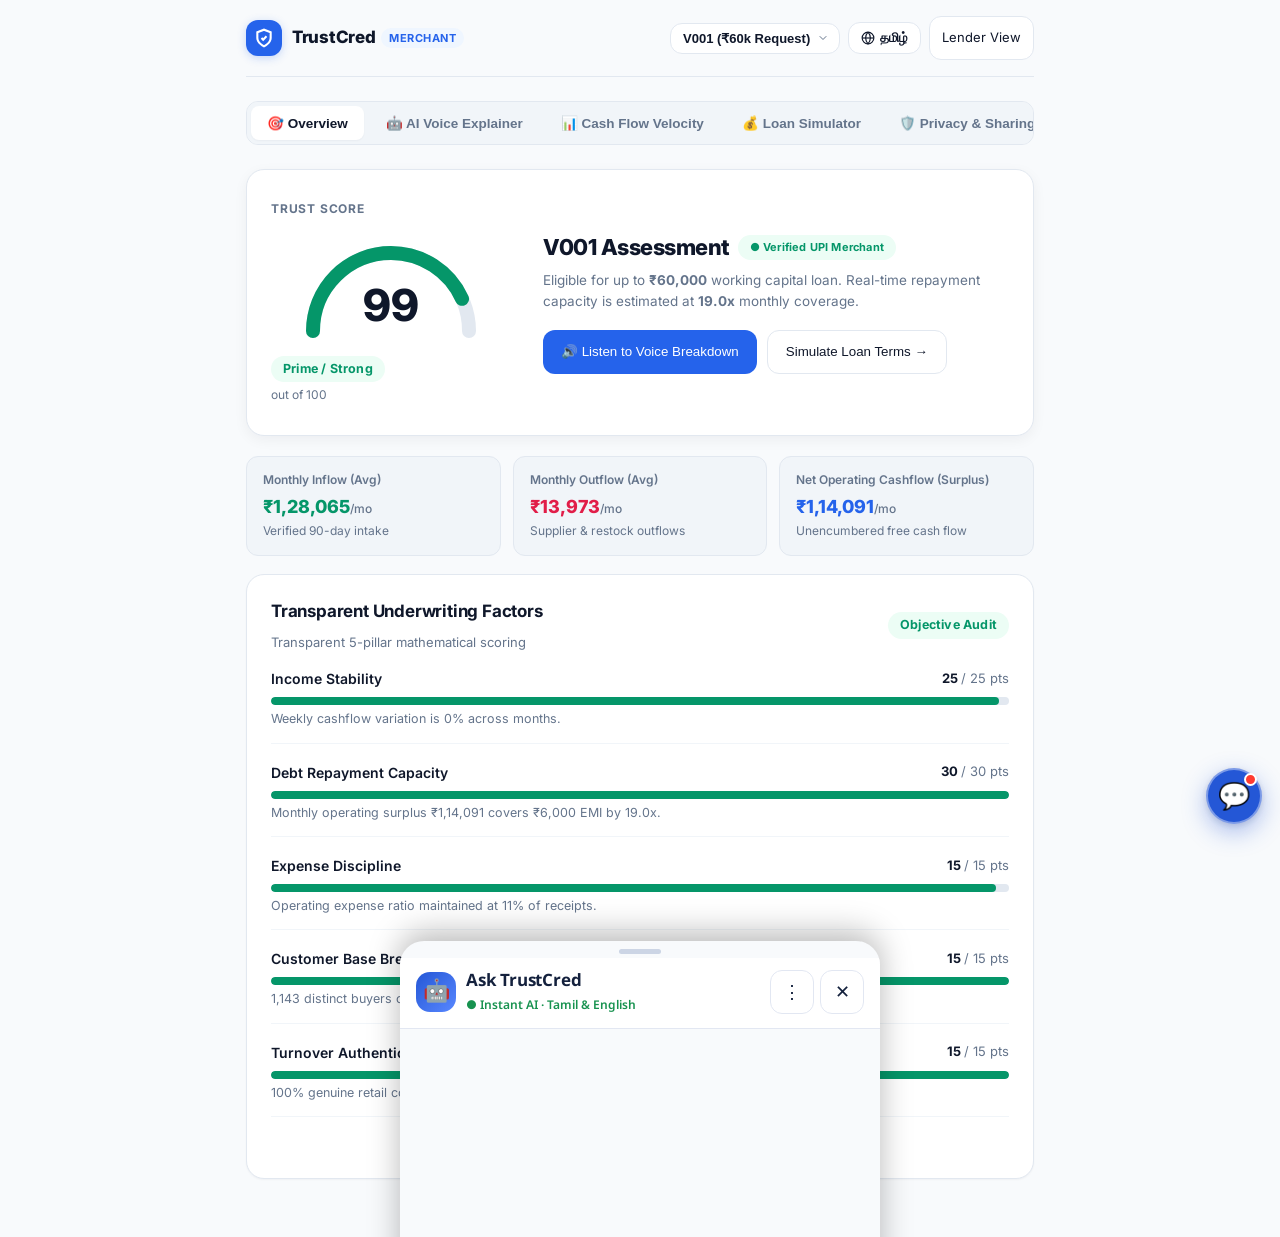
==== commit e9db96c7: "feat: add merchant credit portal frontend interface and documentation assets" ====
--- a/frontend/vendor.html
+++ b/frontend/vendor.html
@@ -2,474 +2,491 @@
 <html lang="en">
 <head>
   <meta charset="utf-8">
-  <meta name="viewport" content="width=device-width,initial-scale=1,viewport-fit=cover">
-  <title>TrustCred — Vendor Portal</title>
+  <meta name="viewport" content="width=device-width, initial-scale=1, viewport-fit=cover">
+  <title>TrustCred — Merchant Credit Portal</title>
+  <meta name="description" content="Transparent cash-flow credit assessment and voice AI explanation for unbanked micro-merchants.">
+  
   <link rel="preconnect" href="https://fonts.googleapis.com">
   <link rel="preconnect" href="https://fonts.gstatic.com" crossorigin>
-  <link href="https://fonts.googleapis.com/css2?family=Plus+Jakarta+Sans:wght@400;500;600;700;800&family=Noto+Sans+Tamil:wght@400;500;600;700&display=swap" rel="stylesheet">
+  <link href="https://fonts.googleapis.com/css2?family=Inter:wght@400;500;600;700;800&family=Noto+Sans+Tamil:wght@400;500;600;700&display=swap" rel="stylesheet">
   <link rel="stylesheet" href="css/bot.css">
+  
   <style>
     :root {
-      --bg: #f8fafc;
-      --surface: #ffffff;
-      --card-bg: #ffffff;
-      --border: #f1f5f9;
-      --border-strong: #e2e8f0;
-      --tx: #0f172a;
-      --tx-mut: #64748b;
-      --tx-subtle: #94a3b8;
-      --pri: #2563eb;
-      --pri-light: #eff6ff;
-      --pri-hover: #1d4ed8;
-      --ok: #059669;
-      --ok-light: #ecfdf5;
-      --wa: #d97706;
-      --wa-light: #fffbeb;
-      --bad: #e11d48;
-      --bad-light: #fff1f2;
-      --ig-gradient: linear-gradient(45deg, #f09433 0%, #e6683c 25%, #dc2743 50%, #cc2366 75%, #bc1888 100%);
-      --fintech-gradient: linear-gradient(135deg, #2563eb 0%, #4f46e5 50%, #7c3aed 100%);
+      --bg: #F8FAFC;
+      --surface: #FFFFFF;
+      --surface-subtle: #F1F5F9;
+      --border: #E2E8F0;
+      --border-subtle: #F1F5F9;
+      --border-focus: #2563EB;
+      --text: #0F172A;
+      --text-muted: #64748B;
+      --text-subtle: #94A3B8;
+      
+      --primary: #2563EB;
+      --primary-hover: #1D4ED8;
+      --primary-light: #EFF6FF;
+      --primary-ring: rgba(37, 99, 235, 0.15);
+      
+      --success: #059669;
+      --success-light: #ECFDF5;
+      --warning: #D97706;
+      --warning-light: #FFFBEB;
+      --danger: #E11D48;
+      --danger-light: #FFF1F2;
+      
       --radius-sm: 8px;
-      --radius-md: 14px;
-      --radius-lg: 20px;
+      --radius-md: 12px;
+      --radius-lg: 18px;
       --radius-full: 9999px;
-      --shadow-card: 0 2px 12px -2px rgba(15, 23, 42, 0.05);
-      --shadow-elevated: 0 10px 25px -4px rgba(15, 23, 42, 0.08);
-    }
+      
+      --shadow-sm: 0 1px 2px rgba(15, 23, 42, 0.04);
+      --shadow-md: 0 4px 14px rgba(15, 23, 42, 0.05);
+      --shadow-lg: 0 12px 28px rgba(15, 23, 42, 0.07);
+    }
+
+    * { box-sizing: border-box; margin: 0; padding: 0; }
     
-    * { box-sizing: border-box; margin: 0; padding: 0; }
-    html, body { height: 100%; background: #f1f5f9; color: var(--tx); font-family: 'Plus Jakarta Sans', 'Noto Sans Tamil', system-ui, -apple-system, sans-serif; -webkit-font-smoothing: antialiased; }
-    body { display: flex; justify-content: center; align-items: stretch; }
-
-    #app {
+    html, body {
+      min-height: 100%;
+      background: var(--bg);
+      color: var(--text);
+      font-family: 'Inter', 'Noto Sans Tamil', -apple-system, BlinkMacSystemFont, "Segoe UI", Roboto, sans-serif;
+      line-height: 1.5;
+      -webkit-font-smoothing: antialiased;
+    }
+
+    /* Outer Wrapper */
+    .app-viewport {
       width: 100%;
-      max-width: 440px;
-      height: 100%;
+      max-width: 820px;
+      margin: 0 auto;
       min-height: 100vh;
       display: flex;
       flex-direction: column;
-      background: var(--surface);
-      position: relative;
-      box-shadow: 0 0 40px rgba(0,0,0,0.06);
-    }
-
-    /* Top Instagram-Style Header */
-    .app-header {
+      padding: 0 16px 40px;
+    }
+
+    /* Top Startup Header */
+    .top-header {
       position: sticky;
       top: 0;
-      z-index: 40;
-      background: rgba(255, 255, 255, 0.95);
-      backdrop-filter: blur(12px);
-      -webkit-backdrop-filter: blur(12px);
+      z-index: 50;
+      background: rgba(248, 250, 252, 0.94);
+      backdrop-filter: blur(14px);
+      -webkit-backdrop-filter: blur(14px);
+      padding: 16px 0;
       border-bottom: 1px solid var(--border);
-      padding: calc(12px + env(safe-area-inset-top, 0px)) 16px 12px;
       display: flex;
+      align-items: center;
       justify-content: space-between;
-      align-items: center;
-    }
-    .app-header-brand {
+      gap: 12px;
+      margin-bottom: 24px;
+    }
+
+    .brand-group {
       display: flex;
       align-items: center;
       gap: 10px;
       text-decoration: none;
-      color: var(--tx);
-    }
-    .brand-logo-text {
-      font-size: 20px;
+      color: var(--text);
+    }
+    .brand-icon {
+      width: 36px;
+      height: 36px;
+      border-radius: var(--radius-md);
+      background: var(--primary);
+      color: #fff;
+      display: flex;
+      align-items: center;
+      justify-content: center;
+      box-shadow: 0 2px 8px rgba(37, 99, 235, 0.25);
+    }
+    .brand-title {
+      font-size: 17px;
       font-weight: 800;
-      letter-spacing: -0.5px;
-      background: var(--fintech-gradient);
-      -webkit-background-clip: text;
-      -webkit-text-fill-color: transparent;
-    }
-    .header-actions {
+      letter-spacing: -0.3px;
+    }
+    .brand-pill {
+      font-size: 11px;
+      font-weight: 700;
+      background: var(--primary-light);
+      color: var(--primary);
+      padding: 2px 8px;
+      border-radius: var(--radius-full);
+      text-transform: uppercase;
+      letter-spacing: 0.5px;
+    }
+
+    .header-controls {
       display: flex;
       align-items: center;
       gap: 8px;
     }
 
-    /* Instagram-Style Story Highlights */
-    .stories-row {
-      display: flex;
-      gap: 14px;
-      overflow-x: auto;
-      padding: 14px 16px;
-      border-bottom: 1px solid var(--border);
-      background: #fafafa;
-      scrollbar-width: none;
-    }
-    .stories-row::-webkit-scrollbar { display: none; }
-    .story-item {
-      display: flex;
-      flex-direction: column;
-      align-items: center;
-      gap: 5px;
+    .select-merchant {
+      appearance: none;
+      -webkit-appearance: none;
+      background: var(--surface) url("data:image/svg+xml,%3Csvg xmlns='http://www.w3.org/2000/svg' width='12' height='12' viewBox='0 0 24 24' fill='none' stroke='%2364748b' stroke-width='2' stroke-linecap='round' stroke-linejoin='round'%3E%3Cpolyline points='6 9 12 15 18 9'%3E%3C/polyline%3E%3C/svg%3E") no-repeat calc(100% - 10px) center;
+      border: 1px solid var(--border);
+      padding: 7px 28px 7px 12px;
+      border-radius: var(--radius-md);
+      font-size: 13px;
+      font-weight: 600;
+      color: var(--text);
       cursor: pointer;
-      background: none;
-      border: 0;
-      font-family: inherit;
-    }
-    .story-ring {
-      width: 58px;
-      height: 58px;
-      border-radius: var(--radius-full);
-      padding: 2.5px;
-      background: var(--border-strong);
-      display: flex;
-      align-items: center;
-      justify-content: center;
-      transition: transform 0.2s cubic-bezier(0.34, 1.56, 0.64, 1);
-    }
-    .story-item.active .story-ring {
-      background: var(--fintech-gradient);
-    }
-    .story-ring:active { transform: scale(0.92); }
-    .story-avatar {
-      width: 100%;
-      height: 100%;
-      border-radius: var(--radius-full);
-      background: var(--surface);
-      display: flex;
-      align-items: center;
-      justify-content: center;
-      font-size: 20px;
-      border: 2px solid var(--surface);
-    }
-    .story-title {
-      font-size: 11px;
-      font-weight: 600;
-      color: var(--tx-mut);
-      max-width: 62px;
-      overflow: hidden;
-      text-overflow: ellipsis;
-      white-space: nowrap;
-    }
-    .story-item.active .story-title {
-      color: var(--pri);
-      font-weight: 700;
-    }
-
-    /* Main Scrollable Canvas */
-    main {
-      flex: 1;
-      overflow-y: auto;
-      padding: 16px;
-      padding-bottom: calc(80px + env(safe-area-inset-bottom, 0px));
-      background: #fbfcfd;
-    }
-
-    /* Instagram-Style Feed Cards */
-    .ig-card {
+      outline: none;
+      transition: all 0.15s ease;
+    }
+    .select-merchant:focus {
+      border-color: var(--primary);
+      box-shadow: 0 0 0 3px var(--primary-ring);
+    }
+
+    .btn-lang {
       background: var(--surface);
       border: 1px solid var(--border);
-      border-radius: var(--radius-lg);
-      padding: 18px;
-      margin-bottom: 14px;
-      box-shadow: var(--shadow-card);
-      transition: border-color 0.15s ease;
-    }
-    .ig-card-header {
-      display: flex;
-      align-items: center;
-      justify-content: space-between;
-      margin-bottom: 12px;
-    }
-    .ig-card-user {
-      display: flex;
-      align-items: center;
-      gap: 10px;
-    }
-    .ig-avatar-sm {
-      width: 36px;
-      height: 36px;
-      border-radius: var(--radius-full);
-      background: var(--pri-light);
-      color: var(--pri);
-      display: flex;
-      align-items: center;
-      justify-content: center;
-      font-weight: 700;
+      padding: 7px 12px;
+      border-radius: var(--radius-md);
       font-size: 13px;
-      border: 1.5px solid rgba(37, 99, 235, 0.2);
-    }
-    .ig-user-name { font-size: 14px; font-weight: 700; color: var(--tx); line-height: 1.2; }
-    .ig-user-sub { font-size: 12px; color: var(--tx-mut); }
-
-    /* Typography & Utilities */
-    h1 { font-size: 22px; font-weight: 800; letter-spacing: -0.5px; }
-    h2 { font-size: 16px; font-weight: 700; letter-spacing: -0.2px; margin-bottom: 6px; }
-    .mut { color: var(--tx-mut); font-size: 13.5px; line-height: 1.5; }
-    .row { display: flex; justify-content: space-between; align-items: center; gap: 10px; }
-
-    /* Pills & Badges */
-    .badge-pill {
-      display: inline-flex;
-      align-items: center;
-      gap: 5px;
-      padding: 5px 12px;
-      border-radius: var(--radius-full);
-      font-size: 12px;
-      font-weight: 700;
-      letter-spacing: 0.2px;
-    }
-    .badge-pill--ok { background: var(--ok-light); color: var(--ok); }
-    .badge-pill--wa { background: var(--wa-light); color: var(--wa); }
-    .badge-pill--bad { background: var(--bad-light); color: var(--bad); }
-
-    .lang-pill-btn {
-      background: var(--surface);
-      border: 1px solid var(--border-strong);
-      color: var(--tx);
-      border-radius: var(--radius-full);
-      min-height: 34px;
-      padding: 0 12px;
-      font-size: 12.5px;
-      font-weight: 700;
+      font-weight: 600;
+      color: var(--text);
       cursor: pointer;
       display: inline-flex;
       align-items: center;
       gap: 5px;
       transition: all 0.15s ease;
     }
-    .lang-pill-btn:hover { background: #f8fafc; border-color: var(--tx-mut); }
+    .btn-lang:hover {
+      background: var(--surface-subtle);
+      border-color: var(--text-muted);
+    }
+
+    /* Startup Segmented Nav Pills */
+    .tab-pills {
+      display: flex;
+      gap: 6px;
+      overflow-x: auto;
+      padding: 4px;
+      background: var(--surface-subtle);
+      border-radius: var(--radius-md);
+      border: 1px solid var(--border);
+      margin-bottom: 24px;
+      scrollbar-width: none;
+    }
+    .tab-pills::-webkit-scrollbar { display: none; }
+    
+    .tab-pill {
+      flex: 1;
+      min-width: fit-content;
+      padding: 9px 16px;
+      border: 0;
+      background: transparent;
+      color: var(--text-muted);
+      font-size: 13.5px;
+      font-weight: 600;
+      border-radius: var(--radius-sm);
+      cursor: pointer;
+      display: inline-flex;
+      align-items: center;
+      justify-content: center;
+      gap: 6px;
+      transition: all 0.15s ease;
+      white-space: nowrap;
+    }
+    .tab-pill.active {
+      background: var(--surface);
+      color: var(--text);
+      box-shadow: var(--shadow-sm);
+      font-weight: 700;
+    }
+    .tab-pill:hover:not(.active) {
+      color: var(--text);
+    }
+
+    /* Cards System */
+    .card {
+      background: var(--surface);
+      border: 1px solid var(--border);
+      border-radius: var(--radius-lg);
+      padding: 24px;
+      margin-bottom: 18px;
+      box-shadow: var(--shadow-sm);
+      transition: border-color 0.15s ease, box-shadow 0.15s ease;
+    }
+    .card:hover {
+      box-shadow: var(--shadow-md);
+    }
+
+    .hero-card {
+      background: var(--surface);
+      border: 1px solid var(--border);
+      border-radius: var(--radius-lg);
+      padding: 30px 24px;
+      display: grid;
+      grid-template-columns: 240px 1fr;
+      gap: 32px;
+      align-items: center;
+      margin-bottom: 20px;
+      box-shadow: var(--shadow-md);
+    }
+    @media (max-width: 680px) {
+      .hero-card {
+        grid-template-columns: 1fr;
+        text-align: center;
+        gap: 20px;
+        padding: 24px 18px;
+      }
+    }
+
+    /* Typography */
+    h1 { font-size: 24px; font-weight: 800; letter-spacing: -0.5px; }
+    h2 { font-size: 17px; font-weight: 700; letter-spacing: -0.2px; margin-bottom: 8px; }
+    .mut { color: var(--text-muted); font-size: 13.5px; line-height: 1.55; }
+    .row { display: flex; justify-content: space-between; align-items: center; gap: 12px; }
+
+    /* Score Badges */
+    .badge {
+      display: inline-flex;
+      align-items: center;
+      gap: 5px;
+      padding: 4px 12px;
+      border-radius: var(--radius-full);
+      font-size: 12.5px;
+      font-weight: 700;
+      letter-spacing: 0.2px;
+    }
+    .badge-ok { background: var(--success-light); color: var(--success); }
+    .badge-wa { background: var(--warning-light); color: var(--warning); }
+    .badge-bad { background: var(--danger-light); color: var(--danger); }
+
+    /* Metric Grid */
+    .metrics-row {
+      display: grid;
+      grid-template-columns: repeat(3, 1fr);
+      gap: 12px;
+      margin: 18px 0;
+    }
+    @media (max-width: 520px) {
+      .metrics-row { grid-template-columns: 1fr; }
+    }
+    .metric-card {
+      background: var(--surface-subtle);
+      border: 1px solid var(--border);
+      border-radius: var(--radius-md);
+      padding: 14px 16px;
+    }
+    .metric-label { font-size: 12px; font-weight: 600; color: var(--text-muted); margin-bottom: 4px; }
+    .metric-value { font-size: 18px; font-weight: 800; color: var(--text); }
+
+    /* Alert Banner */
+    .alert-box {
+      border-left: 4px solid var(--danger);
+      background: var(--danger-light);
+      border-radius: var(--radius-md);
+      padding: 14px 16px;
+      margin-bottom: 18px;
+      display: flex;
+      align-items: flex-start;
+      gap: 10px;
+    }
+    .alert-box b { color: var(--danger); font-size: 14px; }
+    .alert-box p { color: #9f1239; font-size: 13px; margin-top: 2px; }
 
     /* Buttons */
     .btn {
-      min-height: 46px;
+      min-height: 44px;
       border: 0;
       border-radius: var(--radius-md);
-      background: var(--pri);
+      background: var(--primary);
       color: #fff;
-      font: 600 15px inherit;
-      width: 100%;
-      padding: 10px 16px;
+      font: 600 14px inherit;
+      padding: 10px 18px;
       cursor: pointer;
       display: inline-flex;
       align-items: center;
       justify-content: center;
       gap: 8px;
       transition: all 0.15s ease;
-    }
-    .btn:hover { background: var(--pri-hover); transform: translateY(-1px); }
-    .btn:active { transform: translateY(0); }
+      text-decoration: none;
+    }
+    .btn:hover { background: var(--primary-hover); }
     .btn.ghost {
       background: var(--surface);
-      color: var(--tx);
-      border: 1px solid var(--border-strong);
-    }
-    .btn.ghost:hover { background: #f8fafc; border-color: var(--tx-mut); }
-    .btn.primary-gradient {
-      background: var(--fintech-gradient);
-      box-shadow: 0 4px 14px rgba(37, 99, 235, 0.25);
-    }
-
-    /* Metric Grid (Instagram Stories Profile Stats Style) */
-    .stats-grid {
-      display: grid;
-      grid-template-columns: repeat(3, 1fr);
-      gap: 8px;
-      margin: 12px 0;
-    }
-    .stat-box {
-      background: #f8fafc;
+      color: var(--text);
       border: 1px solid var(--border);
-      border-radius: var(--radius-md);
-      padding: 10px;
-      text-align: center;
-    }
-    .stat-label { font-size: 11.5px; font-weight: 600; color: var(--tx-mut); margin-bottom: 2px; }
-    .stat-val { font-size: 15px; font-weight: 800; color: var(--tx); }
+    }
+    .btn.ghost:hover {
+      background: var(--surface-subtle);
+      border-color: var(--text-muted);
+    }
+    .btn.btn-lg {
+      min-height: 48px;
+      font-size: 15px;
+      width: 100%;
+    }
 
     /* Sliders & Inputs */
-    select, input[type=range] {
+    input[type=range] {
       width: 100%;
-      min-height: 44px;
-      font: 15px inherit;
-      border-radius: var(--radius-md);
-      border: 1px solid var(--border-strong);
-      background: var(--surface);
-      color: var(--tx);
-      padding: 8px 12px;
+      height: 6px;
+      accent-color: var(--primary);
+      background: var(--border);
+      border-radius: var(--radius-full);
       outline: none;
-    }
-    select:focus { border-color: var(--pri); ring: 2px var(--pri-light); }
-    input[type=range] {
-      padding: 0;
-      accent-color: var(--pri);
-      height: 6px;
-      background: #e2e8f0;
+      cursor: pointer;
+    }
+
+    /* Pillar Progress Bar */
+    .bar {
+      height: 8px;
       border-radius: var(--radius-full);
-      border: 0;
-    }
-
-    /* Bottom Instagram Navigation Bar */
-    nav#nav {
-      position: fixed;
-      bottom: 0;
-      left: 50%;
-      transform: translateX(-50%);
-      width: 100%;
-      max-width: 440px;
-      height: calc(60px + env(safe-area-inset-bottom, 0px));
-      padding-bottom: env(safe-area-inset-bottom, 0px);
-      background: rgba(255, 255, 255, 0.94);
-      backdrop-filter: blur(16px);
-      -webkit-backdrop-filter: blur(16px);
-      border-top: 1px solid var(--border);
-      display: flex;
-      align-items: center;
-      justify-content: space-around;
-      z-index: 50;
-    }
-    nav#nav button {
-      flex: 1;
+      background: var(--border);
+      overflow: hidden;
+      margin: 8px 0 4px;
+    }
+    .bar i {
+      display: block;
       height: 100%;
-      border: 0;
-      background: none;
-      color: var(--tx-subtle);
-      font: 600 11px inherit;
-      display: flex;
-      flex-direction: column;
-      align-items: center;
-      justify-content: center;
-      gap: 3px;
-      cursor: pointer;
-      transition: color 0.15s ease;
-    }
-    nav#nav button svg { width: 22px; height: 22px; stroke-width: 2; transition: transform 0.15s ease; }
-    nav#nav button.on { color: var(--pri); font-weight: 700; }
-    nav#nav button.on svg { stroke-width: 2.5; transform: scale(1.08); }
-
-    /* Alert Banner */
-    .alert-banner {
-      background: var(--bad-light);
-      border: 1px solid rgba(225, 29, 72, 0.2);
-      border-radius: var(--radius-md);
-      padding: 12px 14px;
-      margin-bottom: 14px;
-      display: flex;
-      align-items: flex-start;
-      gap: 10px;
-    }
-    .alert-banner b { color: var(--bad); font-size: 13.5px; }
-    .alert-banner p { color: #9f1239; font-size: 12.5px; margin-top: 2px; }
-
-    /* Progress Bar */
-    .bar { height: 8px; border-radius: var(--radius-full); background: #e2e8f0; overflow: hidden; margin: 6px 0 3px; }
-    .bar i { display: block; height: 100%; border-radius: var(--radius-full); }
-
-    /* Toggle Switches */
-    .tog {
+      border-radius: var(--radius-full);
+      transition: width 0.4s ease;
+    }
+
+    /* Toggle row */
+    .toggle-row {
       display: flex;
       align-items: center;
       justify-content: space-between;
-      min-height: 48px;
+      padding: 14px 0;
       border-bottom: 1px solid var(--border);
       font-size: 14px;
       font-weight: 500;
     }
-    .tog input { width: 20px; height: 20px; accent-color: var(--pri); }
-
-    /* TTS Controls */
-    .tts-ctrls {
+    .toggle-row input {
+      width: 18px;
+      height: 18px;
+      accent-color: var(--primary);
+      cursor: pointer;
+    }
+
+    /* TTS Controls Card */
+    .tts-controls-panel {
       position: sticky;
-      top: 0;
-      z-index: 20;
+      top: 80px;
+      z-index: 30;
       background: var(--surface);
-      border: 1px solid var(--border-strong);
+      border: 1px solid var(--border);
       border-radius: var(--radius-lg);
-      padding: 14px;
-      margin-bottom: 14px;
-      box-shadow: var(--shadow-elevated);
-    }
-    .speed-group { display: flex; gap: 6px; align-items: center; margin-top: 8px; }
+      padding: 18px;
+      margin-bottom: 20px;
+      box-shadow: var(--shadow-md);
+    }
+    .speed-btns { display: flex; gap: 6px; margin-top: 10px; }
     .speed-btn {
       flex: 1;
-      min-height: 36px;
+      min-height: 34px;
       border-radius: var(--radius-sm);
-      border: 1px solid var(--border-strong);
-      background: #f8fafc;
-      color: var(--tx);
+      border: 1px solid var(--border);
+      background: var(--surface-subtle);
+      color: var(--text);
       font: 600 12.5px inherit;
       cursor: pointer;
     }
-    .speed-btn.on { background: var(--pri); color: #fff; border-color: var(--pri); }
+    .speed-btn.active {
+      background: var(--primary);
+      color: #fff;
+      border-color: var(--primary);
+    }
 
     .step-card {
       background: var(--surface);
       border: 1px solid var(--border);
       border-radius: var(--radius-lg);
-      padding: 16px;
-      margin-bottom: 12px;
-      box-shadow: var(--shadow-card);
+      padding: 18px 20px;
+      margin-bottom: 14px;
       transition: all 0.2s ease;
     }
     .step-card.active-step {
-      border-color: var(--pri);
-      box-shadow: 0 0 0 3px rgba(37, 99, 235, 0.15);
-      background: var(--pri-light);
-    }
-    .step-tts-btn {
-      width: 38px;
-      height: 38px;
+      border-color: var(--primary);
+      box-shadow: 0 0 0 3px var(--primary-ring);
+      background: var(--primary-light);
+    }
+    .step-play-btn {
+      width: 36px;
+      height: 36px;
       border-radius: var(--radius-full);
-      border: 1px solid var(--border-strong);
+      border: 1px solid var(--border);
       background: var(--surface);
-      color: var(--tx);
       cursor: pointer;
       display: inline-flex;
       align-items: center;
       justify-content: center;
-      font-size: 16px;
+      font-size: 15px;
       transition: all 0.15s ease;
     }
-    .step-tts-btn:hover { background: var(--pri-light); color: var(--pri); border-color: var(--pri); }
-
-    .both-sub { color: var(--tx-mut); font-size: 12.5px; display: block; margin-top: 3px; font-weight: 400; line-height: 1.4; }
+    .step-play-btn:hover {
+      background: var(--primary-light);
+      border-color: var(--primary);
+    }
+
+    .both-sub {
+      color: var(--text-muted);
+      font-size: 13px;
+      display: block;
+      margin-top: 2px;
+      font-weight: 400;
+    }
+
+    /* Login Screen Minimal */
+    .login-container {
+      max-width: 440px;
+      margin: 8vh auto 0;
+      text-align: center;
+    }
   </style>
 </head>
 <body>
 
-<div id="app">
-  <!-- Sticky Instagram Header -->
-  <header class="app-header" id="appHeader" hidden>
-    <a href="#" class="app-header-brand" id="hdrBrand">
-      <span class="brand-logo-text">TrustCred</span>
-    </a>
-    <div class="header-actions">
-      <button class="lang-pill-btn" id="hdrLangBtn">
+<div class="app-viewport">
+
+  <!-- Top Startup Navigation Header -->
+  <header class="top-header" id="topHeader">
+    <div class="brand-group">
+      <div class="brand-icon">
+        <svg width="20" height="20" viewBox="0 0 24 24" fill="none" stroke="currentColor" stroke-width="2.5"><path d="M12 22s8-4 8-10V5l-8-3-8 3v7c0 6 8 10 8 10z"/><path d="m9 12 2 2 4-4"/></svg>
+      </div>
+      <div>
+        <div style="display:flex;align-items:center;gap:6px">
+          <span class="brand-title">TrustCred</span>
+          <span class="brand-pill">Merchant</span>
+        </div>
+      </div>
+    </div>
+
+    <div class="header-controls" id="headerControls" hidden>
+      <select id="vendorSelect" class="select-merchant" aria-label="Select merchant profile"></select>
+      <button id="langToggleBtn" class="btn-lang" type="button" aria-label="Switch language">
         <svg width="14" height="14" viewBox="0 0 24 24" fill="none" stroke="currentColor" stroke-width="2"><circle cx="12" cy="12" r="10"/><path d="M12 2a14.5 14.5 0 0 0 0 20 14.5 14.5 0 0 0 0-20"/><path d="M2 12h20"/></svg>
-        <span id="hdrLangText">தமிழ்</span>
+        <span id="langLabelText">தமிழ்</span>
       </button>
+      <a href="index.html" class="btn ghost" style="padding:7px 12px;font-size:13px;text-decoration:none" title="Switch to Underwriter Dashboard">
+        <span>Lender View</span>
+      </a>
     </div>
   </header>
 
-  <!-- Instagram Story Highlights Row -->
-  <div class="stories-row" id="storiesBar" hidden>
-    <button class="story-item active" data-tab="home">
-      <div class="story-ring"><div class="story-avatar">🎯</div></div>
-      <span class="story-title">Score</span>
-    </button>
-    <button class="story-item" data-tab="ai">
-      <div class="story-ring"><div class="story-avatar">🤖</div></div>
-      <span class="story-title">AI Voice</span>
-    </button>
-    <button class="story-item" data-tab="cf">
-      <div class="story-ring"><div class="story-avatar">📊</div></div>
-      <span class="story-title">Cash Flow</span>
-    </button>
-    <button class="story-item" data-tab="loan">
-      <div class="story-ring"><div class="story-avatar">💰</div></div>
-      <span class="story-title">Loan Sim</span>
-    </button>
-    <button class="story-item" data-tab="me">
-      <div class="story-ring"><div class="story-avatar">🛡️</div></div>
-      <span class="story-title">Privacy</span>
-    </button>
-  </div>
-
-  <main id="m" aria-live="polite"></main>
-  <nav id="nav" hidden></nav>
+  <!-- Segmented Tab Pills -->
+  <nav class="tab-pills" id="navTabs" hidden>
+    <button class="tab-pill active" data-tab="home">🎯 Overview</button>
+    <button class="tab-pill" data-tab="ai">🤖 AI Voice Explainer</button>
+    <button class="tab-pill" data-tab="cf">📊 Cash Flow Velocity</button>
+    <button class="tab-pill" data-tab="loan">💰 Loan Simulator</button>
+    <button class="tab-pill" data-tab="me">🛡️ Privacy & Sharing</button>
+  </nav>
+
+  <!-- Dynamic Content Container -->
+  <main id="mainContainer" aria-live="polite"></main>
+
 </div>
 
 <script>
@@ -477,55 +494,55 @@
 
 const TX={
   en:{
-    hi:"Hello",score:"Trust Score",of:"out of 100",inc:"Money in",exp:"Money out",net:"You kept",cf:"Cash flow",loan:"Loan",me:"Me",home:"Home",aiNav:"AI",login:"Choose your vendor ID",go:"Continue to App",demo:"Score calculated transparently from verified UPI transactions.",warn:"Verification Alert",warnT:"Money moved back and forth between your account and another vendor. This is not counted as real sales and lowers your score.",why:"Why this score",req:"Loan requested",mon:"Repayment tenure",emi:"Monthly instalment",cov:"Monthly net cashflow coverage",good:"Comfortable",ok:"Manageable",risk:"Risky",share:"Share with a lender",shareT:"You decide what a lender can see. You can stop sharing any time.",stop:"Revoke lender access",stopped:"Sharing stopped. No lender can view your data.",out:"Log out",tips:"Underwriting Tips",ill:"Illustrative: flat 20% p.a. interest.",
-    aiCardTitle:"How does AI calculate my score?",aiCardSub:"Tap for full spoken explanation in audio",aiEntryBtn:"Listen to Voice Breakdown",
-    aiTitle:"AI Explanation",aiSub:"Your 100-point score explained in 6 simple steps",
-    listenAll:"🔊 Listen to all 6 steps",pause:"⏸ Pause",resume:"▶ Resume",stop:"⏹ Stop",
-    speaking:"Speaking step",paused:"Audio paused",ready:"Ready to listen",speed:"Speed",slow:"Slow 0.8x",norm:"Normal 1x",fast:"Fast 1.2x",playStep:"Listen",
-    myExample:"Your Live Profile Example",readScore:"🔊 Read my score aloud",
-    notTitle:"What the AI does NOT do",
-    not1:"Does not read private messages or SMS",
-    not2:"Does not track or record your GPS location",
-    not3:"Does not issue credit decisions alone (a human underwriter reviews)",
-    not4:"Does not guess or speculate if you will repay",
-    taVoiceMissing:"Tamil voice TTS not installed. Please enable Tamil speech in your device settings.",
-    diagP:"UPI Receipts",diagC:"5 AI Pillars",diagS:"Score / 100",
-    f1:"Steady income",f2:"Can repay",f3:"Low costs",f4:"Many customers",f5:"Genuine sales"
+    hi:"Welcome",score:"Trust Score",of:"out of 100",inc:"Monthly Inflow",exp:"Monthly Outflow",net:"Net Operating Cashflow",cf:"Cash Flow Velocity",loan:"Loan Simulator",me:"Privacy & Controls",home:"Overview",aiNav:"AI Voice",login:"Select your merchant profile",go:"Enter Portal",demo:"Objective 100-point score computed directly from 90 days of UPI transaction history.",warn:"Turnover Verification Flag",warnT:"High reciprocal transfers detected between peer vendor accounts. Circular flows are excluded from genuine sales, placing the account under conservative review.",why:"Transparent Underwriting Factors",req:"Requested Loan Amount",mon:"Repayment Horizon",emi:"Estimated Monthly Instalment",cov:"Operating Cashflow Coverage",good:"Comfortable Buffer (2.0x+)",ok:"Manageable (1.0x - 2.0x)",risk:"High Burden (< 1.0x)",share:"Lender Data Permissions",shareT:"You retain total control over your shared underwriting evidence. Permissions can be revoked at any instant.",stop:"Revoke All Lender Access",stopped:"Access revoked. No institution can inspect your cash flow records.",out:"Sign Out",tips:"Merchant Best Practices",ill:"Illustrative estimate assuming 20% annual flat interest.",
+    aiCardTitle:"How does AI evaluate my business?",aiCardSub:"Spoken 6-step breakdown in clear voice audio",aiEntryBtn:"Listen to Voice Breakdown",
+    aiTitle:"Voice AI Underwriter",aiSub:"How your creditworthiness is assessed in 6 simple steps",
+    listenAll:"🔊 Play Full Explanation",pause:"⏸ Pause",resume:"▶ Resume",stop:"⏹ Stop",
+    speaking:"Now Explaining Step",paused:"Audio Paused",ready:"Ready to stream audio",speed:"Speed",slow:"0.8x Slow",norm:"1.0x Normal",fast:"1.2x Fast",playStep:"Listen",
+    myExample:"Your Live Business Example",readScore:"🔊 Read My Assessment Aloud",
+    notTitle:"Guarantees & Safeguards",
+    not1:"Never accesses private SMS, phonebook, or messages",
+    not2:"Never tracks GPS coordinates or device location",
+    not3:"Does not make automated loan rejections (a human lender reviews)",
+    not4:"Does not guess or gamble on repayment capability",
+    taVoiceMissing:"Tamil voice synthesis not installed on this browser. You can enable Tamil speech under system settings.",
+    diagP:"Verified UPI Receipts",diagC:"5 Core Risk Checks",diagS:"Scorecard (0 - 100)",
+    f1:"Income Stability",f2:"Debt Repayment Capacity",f3:"Expense Discipline",f4:"Customer Base Breadth",f5:"Turnover Authenticity"
   },
   ta:{
-    hi:"வணக்கம்",score:"நம்பிக்கை மதிப்பெண்",of:"100-க்கு",inc:"வரவு",exp:"செலவு",net:"மிச்சம்",cf:"பணப்புழக்கம்",loan:"கடன்",me:"நான்",home:"முகப்பு",aiNav:"AI",login:"உங்கள் வியாபாரி ஐடியைத் தேர்வு செய்யவும்",go:"தொடரவும்",demo:"உண்மையான UPI பணப் பரிவர்த்தனைகளின் மாதிரி மதிப்பெண்.",warn:"கவனிக்கவும்",warnT:"உங்கள் கணக்கிற்கும் மற்றொரு வியாபாரிக்கும் இடையே பணம் முன்னும் பின்னும் சென்றுள்ளது. இது உண்மையான விற்பனையாகக் கணக்கிடப்படாது; மதிப்பெண்ணைக் குறைக்கும்.",why:"இந்த மதிப்பெண் ஏன்",req:"கடன் தொகை",mon:"திருப்பிச் செலுத்தும் கால அளவு",emi:"மாதத் தவணை",cov:"மாத மிச்சம் ஈடுசெய்யும் அளவு",good:"வசதி",ok:"சமாளிக்கலாம்",risk:"ஆபத்து",share:"கடன் வழங்குநருடன் பகிர",shareT:"கடன் வழங்குநர் எதைப் பார்க்கலாம் என்பதை நீங்களே தீர்மானிக்கிறீர்கள். எப்போது வேண்டுமானாலும் நிறுத்தலாம்.",stop:"எல்லா பகிர்வையும் நிறுத்து",stopped:"பகிர்வு நிறுத்தப்பட்டது. எந்த கடன் வழங்குநரும் உங்கள் தரவைப் பார்க்க முடியாது.",out:"வெளியேறு",tips:"மேம்படுத்தும் வழிகள்",ill:"எடுத்துக்காட்டு: ஆண்டுக்கு 20% வட்டி.",
-    aiCardTitle:"AI எனது மதிப்பெண்ணை எப்படி தீர்மானிக்கிறது?",aiCardSub:"குரல் வழியே மிக எளிய விளக்கம்",aiEntryBtn:"AI குரல் விளக்கம் (கேளுங்கள்)",
-    aiTitle:"AI விளக்கம்",aiSub:"6 எளிய படிகளில் மதிப்பெண் விளக்கம்",
-    listenAll:"🔊 6 படிகளையும் கேளுங்கள்",pause:"⏸ நிறுத்து",resume:"▶ தொடர்",stop:"⏹ நிறுத்து",
-    speaking:"படி படிக்கிறது",paused:"ஒலி இடைநிறுத்தப்பட்டது",ready:"கேட்கத் தயார்",speed:"வேகம்",slow:"மெதுவாக 0.8x",norm:"சாதாரணம் 1x",fast:"வேகமாக 1.2x",playStep:"கேளுங்கள்",
-    myExample:"உங்கள் சொந்த உண்மை உதாரணம்",readScore:"🔊 எனது மதிப்பெண்ணைக் கூறு",
+    hi:"வணக்கம்",score:"நம்பிக்கை மதிப்பெண்",of:"100-க்கு",inc:"மாத வரவு",exp:"மாத செலவு",net:"மாத நிகர மிச்சம்",cf:"பணப்புழக்கம்",loan:"கடன் கால்குலேட்டர்",me:"பாதுகாப்பு & கட்டுப்பாடு",home:"சுருக்கம்",aiNav:"AI குரல்",login:"உங்கள் வியாபாரி கணக்கைத் தேர்ந்தெடுக்கவும்",go:"உள்நுழையவும்",demo:"90 நாள் UPI பரிவர்த்தனைகளின் அடிப்படையில் கணக்கிடப்பட்ட வெளிப்படையான மாதிரி மதிப்பெண்.",warn:"பரிவர்த்தனை எச்சரிக்கை",warnT:"மற்றொரு வியாபாரியுடன் பணம் முன்னும் பின்னும் சுழன்றது கண்டறியப்பட்டது. இது உண்மையான விற்பனையாகக் கருதப்படாது.",why:"மதிப்பெண் கணக்கீட்டு காரணிகள்",req:"தேவையான கடன் தொகை",mon:"திருப்பிச் செலுத்தும் கால அளவு",emi:"மாதத் தவணை",cov:"மாத மிச்சம் ஈடுசெய்யும் அளவு",good:"வசதியான நிலை (2.0x+)",ok:"சமாளிக்கலாம் (1.0x - 2.0x)",risk:"ஆபத்தான சுமை (< 1.0x)",share:"கடன் நிறுவனத்திற்கு தரவு பகிர்தல்",shareT:"கடன் நிறுவனம் எதைப் பார்க்க வேண்டும் என்பதை நீங்களே தீர்மானிக்கிறீர்கள். எப்போது வேண்டுமானாலும் நிறுத்தலாம்.",stop:"எல்லா அனுமதியையும் ரத்து செய்",stopped:"அனுமதி ரத்து செய்யப்பட்டது. எந்த நிறுவனமும் உங்கள் தரவைப் பார்க்க முடியாது.",out:"வெளியேறு",tips:"வியாபாரத்தை உயர்த்தும் குறிப்புகள்",ill:"ஆண்டுக்கு 20% வட்டி என்ற அடிப்படையில் மாதிரி கணக்கீடு.",
+    aiCardTitle:"AI எனது மதிப்பெண்ணை எவ்வாறு கணக்கிடுகிறது?",aiCardSub:"குரல் வழியே மிக எளிய 6 படி விளக்கம்",aiEntryBtn:"AI குரல் விளக்கம் கேளுங்கள்",
+    aiTitle:"AI குரல் வழிகாட்டி",aiSub:"6 எளிய படிகளில் வெளிப்படையான விளக்கம்",
+    listenAll:"🔊 முழு விளக்கத்தையும் கேளுங்கள்",pause:"⏸ நிறுத்து",resume:"▶ தொடர்",stop:"⏹ நிறுத்து",
+    speaking:"படி படிக்கிறது",paused:"ஒலி இடைநிறுத்தப்பட்டது",ready:"கேட்கத் தயார்",speed:"வேகம்",slow:"0.8x மெதுவாக",norm:"1.0x சாதாரணம்",fast:"1.2x வேகமாக",playStep:"கேளுங்கள்",
+    myExample:"உங்கள் நேரடி வியாபார உதாரணம்",readScore:"🔊 எனது மதிப்பெண்ணைக் கூறு",
     notTitle:"AI எதையெல்லாம் செய்யாது",
     not1:"உங்கள் தனிப்பட்ட SMS அல்லது செய்திகளைப் படிக்காது",
     not2:"உங்கள் இருப்பிடத்தை (GPS) பார்க்கவோ கண்காணிக்கவோ செய்யாது",
     not3:"தனியாக முடிவெடுக்காது (கடன் நிறுவன மனிதரே இறுதி முடிவு எடுப்பார்)",
     not4:"நீங்கள் திருப்பிச் செலுத்துவீர்களா என ஊகிக்காது",
-    taVoiceMissing:"உங்கள் மொபைலில் தமிழ் குரல் வசதி இல்லை. Settings > Language > Text-to-speech பகுதிக்குச் சென்று தமிழ் குரலை நிறுவவும்.",
-    diagP:"UPI வரவுகள்",diagC:"5 AI சோதனைகள்",diagS:"மதிப்பெண் / 100",
+    taVoiceMissing:"உங்கள் உலாவியில் தமிழ் குரல் வசதி இல்லை. Settings > Language சென்று நிறுவலாம்.",
+    diagP:"UPI வரவுகள்",diagC:"5 சோதனைகள்",diagS:"மதிப்பெண் / 100",
     f1:"சீரான வருமானம்",f2:"திருப்பிச் செலுத்தும் திறன்",f3:"குறைந்த செலவு",f4:"அதிக வாடிக்கையாளர்கள்",f5:"உண்மையான விற்பனை"
   }
 };
 
 const STEPS=[
-  {icon:"📱",titleEn:"Your payments are the proof",titleTa:"உங்கள் வரவுகளே சான்று",en:"The app looks at the UPI payments your customers made to you. It does not need a bank history or a credit card.",ta:"உங்கள் வாடிக்கையாளர்கள் செய்த UPI வரவுகளை மட்டுமே இந்த செயலி பார்க்கிறது. வங்கி வரலாறோ கிரெடிட் கார்டோ தேவையில்லை."},
-  {icon:"🔍",titleEn:"AI looks for patterns",titleTa:"AI விற்பனை முறையைக் கவனிக்கிறது",en:"The AI counts how much came in, how much went out, and how steady your sales are from week to week.",ta:"மொத்த வரவு, மொத்த செலவு மற்றும் வாரந்தோறும் வியாபாரம் எவ்வளவு சீராக உள்ளது என்பதை AI கணக்கிடுகிறது."},
-  {icon:"⚖️",titleEn:"Five things are checked",titleTa:"5 விஷயங்கள் சரிபார்க்கப்படுகின்றன",en:"Five things are checked: steady income, ability to repay, low costs, many customers, genuine sales. Together they make 100 points.",ta:"சீரான வருமானம், திருப்பிச் செலுத்தும் திறன், குறைந்த செலவு, அதிக வாடிக்கையாளர்கள், உண்மையான விற்பனை ஆகிய 5 விஷயங்களைச் சேர்த்து 100 மதிப்பெண் வழங்கப்படுகிறது."},
-  {icon:"🚫",titleEn:"Fake sales are caught",titleTa:"போலி விற்பனை கண்டுபிடிக்கப்படும்",en:"If money only moves back and forth between two vendors, it is not a real sale. The AI does not count it and your score goes down.",ta:"இரண்டு வியாபாரிகளுக்கு இடையே பணம் முன்னும் பின்னும் மட்டுமே சுழன்றால் அது உண்மையான விற்பனை அல்ல. AI அதைக் கணக்கில் கொள்ளாது, மதிப்பெண்ணும் குறையும்."},
-  {icon:"🤝",titleEn:"The score is a guide, not a verdict",titleTa:"மதிப்பெண் வழிகாட்டி மட்டுமே, தீர்ப்பு அல்ல",en:"It does not say you will or will not repay. A person at the lender makes the final decision.",ta:"நீங்கள் கடன் கட்டமாட்டீர்கள் என்று இது தீர்ப்பளிக்காது. கடன் நிறுவனத்தில் உள்ள ஒரு மனிதரே இறுதி முடிவை எடுப்பார்."},
-  {icon:"🔒",titleEn:"You are in control",titleTa:"முழுக் கட்டுப்பாடு உங்களிடம் உள்ளது",en:"You choose what a lender can see and can stop sharing any time.",ta:"கடன் கொடுப்பவர் எதைப் பார்க்கலாம் என்பதை நீங்களே முடிவு செய்கிறீர்கள், எப்போது வேண்டுமானாலும் பகிர்வை நிறுத்தலாம்."}
+  {icon:"📱",titleEn:"Real UPI payments are your credit proof",titleTa:"உங்கள் வரவுகளே சான்று",en:"The engine looks directly at verified customer UPI transactions. No traditional bureau report, collateral, or CIBIL history required.",ta:"வாடிக்கையாளர்கள் செய்த உண்மையான UPI வரவுகளை மட்டுமே இந்த முறை பார்க்கிறது. கிரெடிட் கார்டோ வங்கி வரலாறோ தேவையில்லை."},
+  {icon:"🔍",titleEn:"Algorithms analyze patterns over 90 days",titleTa:"90 நாள் பணப்புழக்கம் ஆய்வு",en:"Calculates daily intake volume, weekly stability variation, and operating expenses across the entire observation window.",ta:"மொத்த வரவு, வாராந்திர வியாபாரச் சீரான தன்மை மற்றும் இயக்கச் செலவுகள் ஆகியவற்றை முறையாக ஆராய்கிறது."},
+  {icon:"⚖️",titleEn:"Five transparent pillars determine your score",titleTa:"5 வெளிப்படையான காரணிகள்",en:"Evaluates income consistency, debt coverage ratio, cost discipline, buyer diversity, and authentic turnover out of 100 points.",ta:"வருமான உறுதி, தவணை கட்டும் திறன், செலவுக் கட்டுப்பாடு, வாடிக்கையாளர் எண்ணிக்கை, மற்றும் உண்மையான வியாபாரம் என 100 மதிப்பெண்கள் பிரிக்கப்படுகின்றன."},
+  {icon:"🚫",titleEn:"Synthetic circular transfers are stripped away",titleTa:"போலி பணச்சுழற்சி நீக்கப்படும்",en:"Reciprocal funds bounced between paired vendor accounts are recognized and excluded from legitimate operating turnover.",ta:"இரண்டு வியாபாரிகளுக்கு இடையே முன்னும் பின்னும் சுழலும் போலிப் பரிவர்த்தனைகள் கண்டறியப்பட்டு நீக்கப்படும்."},
+  {icon:"🤝",titleEn:"The score empowers human underwriters",titleTa:"மதிப்பெண் ஒரு வழிகாட்டி மட்டுமே",en:"The scorecard does not reject you automatically; it serves as verified evidence for financial institutions to offer fair terms.",ta:"இது தன்னிச்சையாகக் கடனை நிராகரிக்காது. கடன் வழங்கும் மனிதர்கள் நியாயமான வட்டி வழங்க ஆதாரமாக மட்டுமே உதவும்."},
+  {icon:"🔒",titleEn:"Your consent controls every data point",titleTa:"முழுக் கட்டுப்பாடு உங்களிடம் உள்ளது",en:"You determine who inspects your receipts, what pillars are shared, and can revoke lender visibility with a single tap.",ta:"கடன் வழங்குநர் எதைப் பார்க்கலாம் என்பதை நீங்களே முடிவு செய்கிறீர்கள்; எப்போது வேண்டுமானாலும் பகிர்தலை ரத்து செய்யலாம்."}
 ];
 
-let S={lang:"en",vid:null,tab:"home",amt:null,mths:12,share:{r:1,e:1,m:1,c:0},stopped:false,rate:1.0};
+let S={lang:"en",vid:"V001",tab:"home",amt:60000,mths:12,share:{r:1,e:1,m:1,c:0},stopped:false,rate:1.0};
 try{const l=localStorage.getItem("lang");if(l&&["en","ta","both"].includes(l))S.lang=l;}catch(e){}
 
 const t=k=>{
   if(S.lang==="both"){
     const ta=TX.ta[k],en=TX.en[k];
-    if(ta&&en&&ta!==en)return `${ta} <span class="both-sub">/ ${en}</span>`;
+    if(ta&&en&&ta!==en)return `${ta} <span class="both-sub">${en}</span>`;
     return ta||en||k;
   }
   return (TX[S.lang]&&TX[S.lang][k])||TX.en[k]||k;
@@ -539,18 +556,18 @@
 function tDesc(i, x, v, r){
   const er = v.total_expenses/v.total_receipts;
   const dEn = [
-    `Daily sales changed ${(r.cv*100).toFixed(0)}% between months.`,
-    `Monthly savings ${inr(r.mNet)} cover a ${inr(r.emi)} instalment ${r.cover.toFixed(1)}x.`,
-    `Expenses were ${(er*100).toFixed(0)}% of sales.`,
-    `${v.unique_customers.toLocaleString("en-IN")} different customers paid you.`,
-    v.reciprocal_transfer_share>0?"Money moving between vendors was found.":"No back-and-forth transfers found."
+    `Weekly cashflow variation is ${(r.cv*100).toFixed(0)}% across months.`,
+    `Monthly operating surplus ${inr(r.mNet)} covers ${inr(r.emi)} EMI by ${r.cover.toFixed(1)}x.`,
+    `Operating expense ratio maintained at ${(er*100).toFixed(0)}% of receipts.`,
+    `${v.unique_customers.toLocaleString("en-IN")} distinct buyers observed over 90 days.`,
+    v.reciprocal_transfer_share>0?"Reciprocal inter-vendor loop flagged.":"100% genuine retail counter-party commerce."
   ][i];
   const dTa = [
-    `மாதங்களுக்கிடையே தினசரி விற்பனை ${(r.cv*100).toFixed(0)}% மாறியுள்ளது.`,
+    `மாதங்களுக்கிடையே தினசரி வரவு மாற்றம் ${(r.cv*100).toFixed(0)}% ஆக உள்ளது.`,
     `மாத மிச்சம் ${inr(r.mNet)}, தவணை ${inr(r.emi)}-ஐ விட ${r.cover.toFixed(1)} மடங்கு அதிகம்.`,
-    `செலவு விற்பனையில் ${(er*100).toFixed(0)}% ஆக உள்ளது.`,
-    `${v.unique_customers.toLocaleString("en-IN")} வெவ்வேறு வாடிக்கையாளர்கள் பணம் செலுத்தினர்.`,
-    v.reciprocal_transfer_share>0?"வியாபாரிகளிடையே பணம் சுழல்வது கண்டறியப்பட்டது.":"பணம் முன்னும் பின்னும் சுழலவில்லை."
+    `செலவு வரவில் ${(er*100).toFixed(0)}% ஆகக் கட்டுக்குள் உள்ளது.`,
+    `${v.unique_customers.toLocaleString("en-IN")} தனித்துவமான வாடிக்கையாளர்கள் பதிவு.`,
+    v.reciprocal_transfer_share>0?"வியாபாரிகளிடையே பணச்சுழற்சி கண்டறியப்பட்டது.":"முழுக்க வாடிக்கையாளர் உண்மையான விற்பனை."
   ][i];
   if(S.lang==="ta") return dTa;
   if(S.lang==="both") return `${dTa}<span class="both-sub">${dEn}</span>`;
@@ -562,72 +579,67 @@
   const cv=Math.sqrt(d.reduce((a,b)=>a+(b-avg)**2,0)/3)/avg, mNet=v.net_cashflow/3;
   const emi=amt*(1+0.2*mths/12)/mths, cover=mNet/emi, er=v.total_expenses/v.total_receipts;
   const f=[
-    ["Steady income",25,25*(1-Math.min(cv,.3)/.3),"Daily sales changed "+(cv*100).toFixed(0)+"% between months."],
-    ["Can repay",30,30*Math.min(Math.max(cover,0)/3,1),"Monthly savings "+inr(mNet)+" cover a "+inr(emi)+" instalment "+cover.toFixed(1)+"x."],
-    ["Low costs",15,15*(1-Math.min(Math.max((er-.1)/.5,0),1)),"Expenses were "+(er*100).toFixed(0)+"% of sales."],
-    ["Many customers",15,15*Math.min(v.unique_customers/1000,1),v.unique_customers.toLocaleString("en-IN")+" different customers paid you."],
-    ["Genuine sales",15,15*(1-v.reciprocal_transfer_share),v.reciprocal_transfer_share>0?"Money moving between vendors was found.":"No back-and-forth transfers found."]
+    ["Income Stability",25,25*(1-Math.min(cv,.3)/.3)],
+    ["Debt Repayment Capacity",30,30*Math.min(Math.max(cover,0)/3,1)],
+    ["Expense Discipline",15,15*(1-Math.min(Math.max((er-.1)/.5,0),1))],
+    ["Customer Base Breadth",15,15*Math.min(v.unique_customers/1000,1)],
+    ["Turnover Authenticity",15,15*(1-v.reciprocal_transfer_share)]
   ];
-  let sc=Math.round(f.reduce((a,x)=>a+x[2],0)); if(v.reciprocal_transfer_share>0) sc=Math.min(sc,40);
+  let sc=Math.round(f.reduce((a,x)=>a+x[2],0));
+  if(v.reciprocal_transfer_share>0) sc=Math.min(sc,30);
   return {f,sc,emi,cover,mNet,cv};
 }
 
-const band=s=>s>=75?["Strong",'var(--ok)','badge-pill--ok']:s>=55?["Good",'var(--ok)','badge-pill--ok']:s>=35?["Fair",'var(--wa)','badge-pill--wa']:["Low",'var(--bad)','badge-pill--bad'];
-const V=()=>DATA.find(x=>x.vendor_id===S.vid);
-
-function gauge(s){
-  const c=band(s)[1],r=62,L=Math.PI*r,o=L*(1-s/100);
-  return `<svg class="gauge" width="180" height="110" viewBox="0 0 180 110" role="img" aria-label="${s} out of 100" style="display:block;margin:0 auto">
-    <path d="M22 96A62 62 0 0 1 158 96" fill="none" stroke="#f1f5f9" stroke-width="14" stroke-linecap="round"/>
-    <path d="M22 96A62 62 0 0 1 158 96" fill="none" stroke="${c}" stroke-width="14" stroke-linecap="round" stroke-dasharray="${L}" stroke-dashoffset="${o}"/>
-    <text x="90" y="88" text-anchor="middle" font-size="38" font-weight="800" fill="var(--tx)" font-family="inherit">${s}</text>
-  </svg>`;
-}
-
-function login(){
-  $("appHeader").hidden = true;
-  $("storiesBar").hidden = true;
-  $("nav").hidden = true;
-  
-  $("m").innerHTML = `
-    <div style="min-height:80vh;display:flex;flex-direction:column;justify-content:center;padding:12px 6px">
-      <div style="text-align:center;margin-bottom:32px">
-        <div style="width:72px;height:72px;border-radius:24px;background:var(--fintech-gradient);color:#fff;display:flex;align-items:center;justify-content:center;font-size:36px;margin:0 auto 16px;box-shadow:0 10px 25px rgba(37,99,235,0.25)">🤝</div>
-        <h1 style="font-size:26px;font-weight:800;letter-spacing:-0.5px">TrustCred</h1>
-        <p class="mut" style="margin-top:6px;font-size:14px">${S.lang=="en"?"Instant cash-flow underwriting for micro-merchants.":"உங்கள் தினசரி விற்பனையே உங்கள் கடன் வரலாறு."}</p>
-      </div>
-
-      <div class="ig-card" style="padding:22px">
-        <label class="mut" for="vs" style="font-weight:700;font-size:12px;text-transform:uppercase;letter-spacing:0.5px;display:block;margin-bottom:8px">${t("login")}</label>
-        <select id="vs" style="font-weight:600">
-          ${DATA.map(x=>`<option value="${x.vendor_id}">${x.vendor_id} — ₹${(x.loan_amount_requested/1000).toFixed(0)}k Requested (${x.txn_count} Txns)</option>`).join("")}
-        </select>
-        <div style="height:16px"></div>
-        <button class="btn primary-gradient" id="go" style="min-height:50px;font-weight:700;font-size:16px">
-          <span>${t("go")}</span>
-          <svg width="18" height="18" viewBox="0 0 24 24" fill="none" stroke="currentColor" stroke-width="2.5"><path d="M5 12h14M12 5l7 7-7 7"/></svg>
-        </button>
-        <div style="height:12px"></div>
-        <button class="lang-pill-btn" id="lg" style="width:100%;justify-content:center;min-height:44px">${lgLabel()}</button>
-      </div>
-
-      <div style="text-align:center;margin-top:16px">
-        <a href="index.html" class="mut" style="text-decoration:none;font-size:13px;font-weight:600;display:inline-flex;align-items:center;gap:6px">
-          <span>🏢 Switch to Underwriter Dashboard</span>
-          <svg width="12" height="12" viewBox="0 0 24 24" fill="none" stroke="currentColor" stroke-width="2"><path d="M18 13v6a2 2 0 0 1-2 2H5a2 2 0 0 1-2-2V8a2 2 0 0 1 2-2h6"/><polyline points="15 3 21 3 21 9"/><line x1="10" y1="14" x2="21" y2="3"/></svg>
-        </a>
-      </div>
-    </div>
+const band=s=>s>=75?["Prime / Strong",'var(--success)','badge-ok']:s>=55?["Manageable",'var(--warning)','badge-wa']:s>=35?["Limited Buffer",'var(--warning)','badge-wa']:["Insufficient",'var(--danger)','badge-bad'];
+const V=()=>DATA.find(x=>x.vendor_id===S.vid)||DATA[0];
+
+function renderGauge(s){
+  const b=band(s), c=b[1], r=68, L=Math.PI*r, o=L*(1-s/100);
+  return `
+    <svg width="200" height="120" viewBox="0 0 200 120" role="img" aria-label="${s} out of 100" style="display:block;margin:0 auto">
+      <path d="M22 106A68 68 0 0 1 178 106" fill="none" stroke="#E2E8F0" stroke-width="14" stroke-linecap="round"/>
+      <path d="M22 106A68 68 0 0 1 178 106" fill="none" stroke="${c}" stroke-width="14" stroke-linecap="round" stroke-dasharray="${L}" stroke-dashoffset="${o}"/>
+      <text x="100" y="96" text-anchor="middle" font-size="44" font-weight="800" fill="var(--text)" font-family="inherit">${s}</text>
+    </svg>
   `;
-
-  $("go").onclick = () => {
-    S.vid = $("vs").value;
-    S.amt = V().loan_amount_requested;
-    S.tab = "home";
-    S.stopped = false;
-    render();
-  };
-  $("lg").onclick = toggleLang;
+}
+
+function initHeader(){
+  const hdrControls = $("headerControls");
+  const navTabs = $("navTabs");
+  const vendorSelect = $("vendorSelect");
+  const langLabel = $("langLabelText");
+
+  hdrControls.hidden = false;
+  navTabs.hidden = false;
+
+  if(langLabel) langLabel.textContent = lgLabel();
+
+  // Populate vendor dropdown
+  if(vendorSelect && vendorSelect.options.length === 0){
+    vendorSelect.innerHTML = DATA.map(x=>`
+      <option value="${x.vendor_id}" ${x.vendor_id===S.vid?"selected":""}>
+        ${x.vendor_id} (₹${(x.loan_amount_requested/1000).toFixed(0)}k Request)
+      </option>
+    `).join("");
+    vendorSelect.onchange = (e) => {
+      stopAudio();
+      S.vid = e.target.value;
+      S.amt = V().loan_amount_requested;
+      render();
+    };
+  }
+
+  $("langToggleBtn").onclick = toggleLang;
+
+  // Tab click listeners
+  document.querySelectorAll(".tab-pill").forEach(btn => {
+    btn.onclick = () => {
+      stopAudio();
+      S.tab = btn.dataset.tab;
+      render();
+    };
+  });
 }
 
 function toggleLang(){
@@ -637,374 +649,370 @@
   render();
 }
 
-function nav(){
-  const n = $("nav");
-  n.hidden = false;
-  $("appHeader").hidden = false;
-  $("storiesBar").hidden = false;
-
-  // Update header text
-  const hdrLang = $("hdrLangText");
-  if(hdrLang) hdrLang.textContent = lgLabel();
-
-  // Update stories active state
-  document.querySelectorAll(".story-item").forEach(item => {
-    item.classList.toggle("active", item.dataset.tab === S.tab);
-  });
-
-  const icons = {
-    home: `<svg viewBox="0 0 24 24" fill="none" stroke="currentColor"><path d="m3 9 9-7 9 7v11a2 2 0 0 1-2 2H5a2 2 0 0 1-2-2z"/><polyline points="9 22 9 12 15 12 15 22"/></svg>`,
-    ai: `<svg viewBox="0 0 24 24" fill="none" stroke="currentColor"><path d="M12 2v4M12 18v4M4.93 4.93l2.83 2.83M16.24 16.24l2.83 2.83M2 12h4M18 12h4M4.93 19.07l2.83-2.83M16.24 7.76l2.83-2.83"/></svg>`,
-    cf: `<svg viewBox="0 0 24 24" fill="none" stroke="currentColor"><line x1="18" y1="20" x2="18" y2="10"/><line x1="12" y1="20" x2="12" y2="4"/><line x1="6" y1="20" x2="6" y2="14"/></svg>`,
-    loan: `<svg viewBox="0 0 24 24" fill="none" stroke="currentColor"><rect width="20" height="14" x="2" y="5" rx="2"/><line x1="2" y1="10" x2="22" y2="10"/></svg>`,
-    me: `<svg viewBox="0 0 24 24" fill="none" stroke="currentColor"><circle cx="12" cy="8" r="4"/><path d="M20 21a8 8 0 0 0-16 0"/></svg>`
-  };
-
-  const it = [
-    ["home", icons.home, t("home")],
-    ["ai", icons.ai, t("aiNav")],
-    ["cf", icons.cf, t("cf")],
-    ["loan", icons.loan, t("loan")],
-    ["me", icons.me, t("me")]
-  ];
-
-  n.innerHTML = it.map(i => `<button data-k="${i[0]}" class="${S.tab==i[0]?"on":""}" aria-label="${i[2]}">${i[1]}<span>${i[2]}</span></button>`).join("");
-  
-  n.querySelectorAll("button").forEach(b => b.onclick = () => {
-    stopAudio();
-    S.tab = b.dataset.k;
-    render();
-  });
-}
-
-function home(v){
-  const r = calc(v, S.amt, S.mths), b = band(r.sc);
-  const al = v.reciprocal_transfer_share > 0 ? `
-    <div class="alert-banner" role="alert">
-      <div style="font-size:20px;line-height:1">⚠</div>
+/* ==========================================================================
+   VIEW: OVERVIEW (HOME)
+   ========================================================================== */
+function homeView(v){
+  const r = calc(v, S.amt, S.mths);
+  const b = band(r.sc);
+  const mAvgReceipts = v.total_receipts / 3;
+  const mAvgExpenses = v.total_expenses / 3;
+
+  const alertHtml = v.reciprocal_transfer_share > 0 ? `
+    <div class="alert-box" role="alert">
+      <div style="font-size:22px;line-height:1">⚠</div>
       <div>
         <b>${t("warn")}</b>
         <p>${t("warnT")}</p>
       </div>
-    </div>` : "";
+    </div>
+  ` : "";
 
   return `
-    <!-- Vendor Profile Card (Instagram Post Header) -->
-    <div class="ig-card" style="padding:14px 16px;margin-bottom:12px">
-      <div class="ig-card-header" style="margin-bottom:0">
-        <div class="ig-card-user">
-          <div class="ig-avatar-sm" style="background:var(--fintech-gradient);color:#fff;border:0">${v.vendor_id.substring(0,3)}</div>
-          <div>
-            <div class="ig-user-name">${v.vendor_id} <span style="color:var(--pri);font-size:12px">● Verified</span></div>
-            <div class="ig-user-sub">${v.txn_count} transactions • ${v.unique_customers} customers</div>
-          </div>
-        </div>
-        <span class="badge-pill ${b[2]}">${b[0]} Tier</span>
-      </div>
-    </div>
-
-    ${al}
-
-    <!-- Main Score Card -->
-    <div class="ig-card" style="text-align:center;padding:24px 18px">
-      <span class="mut" style="font-size:12px;text-transform:uppercase;letter-spacing:1px;font-weight:700">${t("score")}</span>
-      <div style="margin:8px 0 12px">
-        ${gauge(r.sc)}
-      </div>
-      <div style="display:inline-flex;align-items:center;gap:6px">
-        <span class="badge-pill ${b[2]}" style="font-size:13px;padding:5px 14px">${b[0]} Category</span>
-        <span class="mut" style="font-size:13px">• ${t("of")}</span>
-      </div>
-
-      <div class="stats-grid" style="margin-top:20px">
-        <div class="stat-box">
-          <div class="stat-label">${t("inc")}</div>
-          <div class="stat-val" style="color:var(--ok)">${inr(v.total_receipts)}</div>
-        </div>
-        <div class="stat-box">
-          <div class="stat-label">${t("exp")}</div>
-          <div class="stat-val" style="color:var(--bad)">${inr(v.total_expenses)}</div>
-        </div>
-        <div class="stat-box">
-          <div class="stat-label">${t("net")}</div>
-          <div class="stat-val" style="color:var(--pri)">${inr(v.net_cashflow)}</div>
-        </div>
-      </div>
-    </div>
-
-    <!-- AI Voice Assistant Prompt Card -->
-    <div class="ig-card" style="border:1.5px solid var(--pri);background:linear-gradient(180deg,#ffffff,#eff6ff)">
-      <div class="row" style="align-items:center">
-        <div style="width:44px;height:44px;border-radius:var(--radius-md);background:var(--pri-light);color:var(--pri);display:flex;align-items:center;justify-content:center;font-size:22px">🤖</div>
-        <div style="flex:1">
-          <h2 style="margin:0 0 2px;font-size:15px">${t("aiCardTitle")}</h2>
-          <p class="mut" style="font-size:12.5px;margin:0">${t("aiCardSub")}</p>
-        </div>
-      </div>
-      <button class="btn primary-gradient" id="open-ai" style="margin-top:14px;min-height:44px">
-        <span>🔊 ${t("aiEntryBtn")}</span>
-      </button>
-    </div>
-
-    <!-- Transparent Score Breakdown -->
-    <div class="ig-card">
-      <div class="row" style="margin-bottom:12px">
-        <h2>${t("why")}</h2>
-        <span class="mut" style="font-size:12px">5 Pillars</span>
-      </div>
+    ${alertHtml}
+
+    <!-- Hero Underwriting Showcase -->
+    <div class="hero-card">
+      <div>
+        <span class="mut" style="font-size:12px;text-transform:uppercase;font-weight:700;letter-spacing:0.8px;display:block;margin-bottom:6px">${t("score")}</span>
+        ${renderGauge(r.sc)}
+        <div style="margin-top:10px">
+          <span class="badge ${b[2]}">${b[0]}</span>
+          <p class="mut" style="font-size:12px;margin-top:4px">${t("of")}</p>
+        </div>
+      </div>
+
+      <div style="text-align:left">
+        <div style="display:flex;align-items:center;gap:8px;margin-bottom:6px">
+          <h1 style="font-size:22px">${v.vendor_id} Assessment</h1>
+          <span class="badge badge-ok" style="font-size:11px">● Verified UPI Merchant</span>
+        </div>
+        <p class="mut" style="margin-bottom:18px">
+          Eligible for up to <b>${inr(v.loan_amount_requested)}</b> working capital loan. Real-time repayment capacity is estimated at <b>${r.cover.toFixed(1)}x</b> monthly coverage.
+        </p>
+
+        <div style="display:flex;gap:10px;flex-wrap:wrap">
+          <button class="btn" id="btn-hero-ai" type="button">
+            <span>🔊 ${t("aiEntryBtn")}</span>
+          </button>
+          <button class="btn ghost" id="btn-hero-sim" type="button">
+            <span>Simulate Loan Terms →</span>
+          </button>
+        </div>
+      </div>
+    </div>
+
+    <!-- Monthly Velocity Summary -->
+    <div class="metrics-row">
+      <div class="metric-card">
+        <div class="metric-label">${t("inc")} (Avg)</div>
+        <div class="metric-value" style="color:var(--success)">${inr(mAvgReceipts)}<span style="font-size:12px;color:var(--text-muted);font-weight:500">/mo</span></div>
+        <p class="mut" style="font-size:12px;margin-top:2px">Verified 90-day intake</p>
+      </div>
+      <div class="metric-card">
+        <div class="metric-label">${t("exp")} (Avg)</div>
+        <div class="metric-value" style="color:var(--danger)">${inr(mAvgExpenses)}<span style="font-size:12px;color:var(--text-muted);font-weight:500">/mo</span></div>
+        <p class="mut" style="font-size:12px;margin-top:2px">Supplier & restock outflows</p>
+      </div>
+      <div class="metric-card">
+        <div class="metric-label">${t("net")} (Surplus)</div>
+        <div class="metric-value" style="color:var(--primary)">${inr(r.mNet)}<span style="font-size:12px;color:var(--text-muted);font-weight:500">/mo</span></div>
+        <p class="mut" style="font-size:12px;margin-top:2px">Unencumbered free cash flow</p>
+      </div>
+    </div>
+
+    <!-- Underwriting Pillar Breakdown -->
+    <div class="card">
+      <div class="row" style="margin-bottom:16px">
+        <div>
+          <h2>${t("why")}</h2>
+          <p class="mut" style="font-size:13px">Transparent 5-pillar mathematical scoring</p>
+        </div>
+        <span class="badge badge-ok">Objective Audit</span>
+      </div>
+
       ${r.f.map((x,i)=>{
-        const p=x[2]/x[1];
+        const p = x[2] / x[1];
+        const barColor = p >= 0.75 ? "var(--success)" : p >= 0.5 ? "var(--warning)" : "var(--danger)";
         return `
-          <div style="margin-bottom:14px;padding-bottom:10px;border-bottom:1px solid var(--border)">
-            <div class="row" style="margin-bottom:2px">
-              <b style="font-size:13.5px">${t(fKeys[i])}</b>
-              <span class="mut" style="font-weight:700;font-size:13px">${x[2].toFixed(0)} <span style="font-weight:400">/ ${x[1]}</span></span>
+          <div style="margin-bottom:18px;padding-bottom:14px;border-bottom:1px solid var(--border-subtle)">
+            <div class="row" style="margin-bottom:4px">
+              <span style="font-size:14px;font-weight:600">${t(fKeys[i])}</span>
+              <span style="font-size:13px;font-weight:700">${x[2].toFixed(0)} <span style="font-weight:400;color:var(--text-muted)">/ ${x[1]} pts</span></span>
             </div>
-            <div class="bar"><i style="width:${p*100}%;background:${p>.7?"var(--ok)":p>.4?"var(--wa)":"var(--bad)"}"></i></div>
-            <p class="mut" style="font-size:12.5px;margin-top:4px">${tDesc(i,x,v,r)}</p>
+            <div class="bar"><i style="width:${p*100}%;background:${barColor}"></i></div>
+            <p class="mut" style="font-size:12.5px;margin-top:4px">${tDesc(i, x, v, r)}</p>
           </div>
         `;
       }).join("")}
-      <p class="mut" style="font-size:11.5px;text-align:center;margin-top:6px">${t("demo")}</p>
+
+      <p class="mut" style="font-size:12px;text-align:center;margin-top:8px">${t("demo")}</p>
     </div>
   `;
 }
 
-function aiDiagram(){
-  const p=S.lang=="ta"?"UPI வரவுகள்":S.lang=="both"?"வரவு / Payments":"UPI Payments";
-  const c=S.lang=="ta"?"5 AI சோதனைகள்":S.lang=="both"?"5 AI சோதனைகள் / Checks":"5 AI Checks";
-  const s=S.lang=="ta"?"100 மதிப்பெண்":S.lang=="both"?"மதிப்பெண் / Score":"Score / 100";
-  return `<svg viewBox="0 0 340 76" width="100%" style="display:block;margin:6px 0" role="img" aria-label="Payments to AI to Score diagram">
-    <defs><marker id="arr" viewBox="0 0 10 10" refX="6" refY="5" markerWidth="6" markerHeight="6" orient="auto-start-reverse"><path d="M 0 1 L 8 5 L 0 9 z" fill="var(--pri)"/></marker></defs>
-    <rect x="2" y="8" width="94" height="60" rx="12" fill="#f8fafc" stroke="var(--border-strong)" stroke-width="1.5"/>
-    <text x="49" y="32" text-anchor="middle" font-size="18">📲</text>
-    <text x="49" y="52" text-anchor="middle" font-size="10" font-weight="700" fill="var(--tx)">${p}</text>
-    <line x1="98" y1="38" x2="116" y2="38" stroke="var(--pri)" stroke-width="2" marker-end="url(#arr)"/>
-    <rect x="120" y="8" width="100" height="60" rx="12" fill="#eff6ff" stroke="var(--pri)" stroke-width="1.5"/>
-    <text x="170" y="32" text-anchor="middle" font-size="18">🤖</text>
-    <text x="170" y="52" text-anchor="middle" font-size="10" font-weight="700" fill="var(--pri)">${c}</text>
-    <line x1="222" y1="38" x2="240" y2="38" stroke="var(--pri)" stroke-width="2" marker-end="url(#arr)"/>
-    <rect x="244" y="8" width="94" height="60" rx="12" fill="#ecfdf5" stroke="var(--ok)" stroke-width="1.5"/>
-    <text x="291" y="32" text-anchor="middle" font-size="18">💯</text>
-    <text x="291" y="52" text-anchor="middle" font-size="10" font-weight="700" fill="var(--ok)">${s}</text>
-  </svg>`;
-}
-
-function ai(v){
+/* ==========================================================================
+   VIEW: AI VOICE EXPLAINER
+   ========================================================================== */
+function aiView(v){
   const r = calc(v, S.amt, S.mths);
-  const exEn = `You kept ${inr(v.net_cashflow)} in 3 months. Your 5 factors: Steady income (${r.f[0][2].toFixed(0)}/25), Can repay (${r.f[1][2].toFixed(0)}/30), Low costs (${r.f[2][2].toFixed(0)}/15), Many customers (${r.f[3][2].toFixed(0)}/15), Genuine sales (${r.f[4][2].toFixed(0)}/15). Total score: ${r.sc} out of 100.`;
-  const exTa = `3 மாதங்களில் உங்கள் மிச்சம் ${inr(v.net_cashflow)}. உங்கள் 5 காரணிகள்: சீரான வருமானம் (${r.f[0][2].toFixed(0)}/25), திருப்பிச் செலுத்தும் திறன் (${r.f[1][2].toFixed(0)}/30), குறைந்த செலவு (${r.f[2][2].toFixed(0)}/15), அதிக வாடிக்கையாளர்கள் (${r.f[3][2].toFixed(0)}/15), உண்மையான விற்பனை (${r.f[4][2].toFixed(0)}/15). மொத்த மதிப்பெண்: 100-க்கு ${r.sc}.`;
-  const exBody = S.lang=="ta"?`<p style="font-size:13.5px;line-height:1.6">${exTa}</p>`:S.lang=="both"?`<p style="font-size:13.5px;line-height:1.6;font-weight:600">${exTa}</p><p class="both-sub">${exEn}</p>`:`<p style="font-size:13.5px;line-height:1.6">${exEn}</p>`;
+  const exEn = `You generated ${inr(v.total_receipts)} in verified receipts and retained ${inr(v.net_cashflow)} across 90 days. Your 5 pillars scored: Income Stability (${r.f[0][2].toFixed(0)}/25), Repayment Capacity (${r.f[1][2].toFixed(0)}/30), Expense Discipline (${r.f[2][2].toFixed(0)}/15), Customer Breadth (${r.f[3][2].toFixed(0)}/15), and Turnover Authenticity (${r.f[4][2].toFixed(0)}/15). Total verified score: ${r.sc} out of 100.`;
+  const exTa = `நீங்கள் 90 நாட்களில் ${inr(v.total_receipts)} வரவு ஈட்டி, ${inr(v.net_cashflow)} நிகர மிச்சம் வைத்துள்ளீர்கள். உங்கள் 5 காரணிகள்: சீரான வருமானம் (${r.f[0][2].toFixed(0)}/25), திருப்பிச் செலுத்தும் திறன் (${r.f[1][2].toFixed(0)}/30), செலவுக் கட்டுப்பாடு (${r.f[2][2].toFixed(0)}/15), வாடிக்கையாளர் எண்ணிக்கை (${r.f[3][2].toFixed(0)}/15), உண்மையான விற்பனை (${r.f[4][2].toFixed(0)}/15). மொத்த நம்பிக்கை மதிப்பெண்: 100-க்கு ${r.sc}.`;
+  const exBody = S.lang=="ta" ? `<p style="font-size:14px;line-height:1.6">${exTa}</p>` : S.lang=="both" ? `<p style="font-size:14px;line-height:1.6;font-weight:600">${exTa}</p><p class="both-sub">${exEn}</p>` : `<p style="font-size:14px;line-height:1.6">${exEn}</p>`;
 
   return `
-    <div class="row" style="margin-bottom:14px">
+    <div class="row" style="margin-bottom:16px">
       <div>
         <h1>${t("aiTitle")}</h1>
         <p class="mut">${t("aiSub")}</p>
       </div>
-    </div>
-
-    <div id="ta-voice-alert" class="alert-banner" role="alert" hidden>
+      <span class="badge badge-ok">TTS Audio Engine</span>
+    </div>
+
+    <div id="ta-voice-alert" class="alert-box" role="alert" hidden>
       <div>
         <b>⚠ ${t("warn")}</b>
         <p style="margin:2px 0 0">${TX.ta.taVoiceMissing}</p>
-        <p class="mut" style="font-size:11px;margin-top:2px">${TX.en.taVoiceMissing}</p>
-      </div>
-    </div>
-
-    <!-- Sticky Instagram Audio Player Card -->
-    <div class="tts-ctrls">
-      <button class="btn primary-gradient" id="btn-listen-all" style="min-height:48px" aria-label="${t("listenAll")}">
-        <span>${t("listenAll")}</span>
-      </button>
-      <div class="row" style="margin-top:10px;gap:8px">
-        <button class="btn ghost" id="btn-pause" style="flex:1;min-height:40px" disabled>${t("pause")}</button>
-        <button class="btn ghost" id="btn-stop" style="flex:1;min-height:40px" disabled>${t("stop")}</button>
-      </div>
-      <div class="row" style="margin-top:10px;align-items:center">
-        <span class="mut" style="font-size:12.5px" id="tts-status">${t("ready")}</span>
-        <span class="mut" style="font-size:11.5px;font-weight:600">${t("speed")}:</span>
-      </div>
-      <div class="speed-group">
-        <button class="speed-btn ${S.rate===0.8?"on":""}" data-r="0.8" id="spd-08">${t("slow")}</button>
-        <button class="speed-btn ${S.rate===1.0?"on":""}" data-r="1.0" id="spd-10">${t("norm")}</button>
-        <button class="speed-btn ${S.rate===1.2?"on":""}" data-r="1.2" id="spd-12">${t("fast")}</button>
-      </div>
-    </div>
-
-    <div class="ig-card" style="padding:14px">
-      ${aiDiagram()}
-    </div>
-
-    <!-- 6 Step Story Cards -->
+        <p class="mut" style="font-size:12px;margin-top:2px">${TX.en.taVoiceMissing}</p>
+      </div>
+    </div>
+
+    <!-- Sticky Audio Player Deck -->
+    <div class="tts-controls-panel">
+      <div class="row" style="gap:10px">
+        <button class="btn btn-lg" id="btn-listen-all" type="button" style="flex:2">
+          <span>${t("listenAll")}</span>
+        </button>
+        <button class="btn ghost" id="btn-pause" type="button" style="flex:1" disabled>${t("pause")}</button>
+        <button class="btn ghost" id="btn-stop" type="button" style="flex:1" disabled>${t("stop")}</button>
+      </div>
+
+      <div class="row" style="margin-top:12px;align-items:center">
+        <div style="display:flex;align-items:center;gap:6px">
+          <span style="display:inline-block;width:8px;height:8px;border-radius:50%;background:var(--success)"></span>
+          <span class="mut" style="font-size:13px;font-weight:600" id="tts-status">${t("ready")}</span>
+        </div>
+        <div style="display:flex;align-items:center;gap:6px">
+          <span class="mut" style="font-size:12px;font-weight:600">${t("speed")}:</span>
+          <div class="speed-btns" style="margin:0">
+            <button class="speed-btn ${S.rate===0.8?"active":""}" data-r="0.8">0.8x</button>
+            <button class="speed-btn ${S.rate===1.0?"active":""}" data-r="1.0">1.0x</button>
+            <button class="speed-btn ${S.rate===1.2?"active":""}" data-r="1.2">1.2x</button>
+          </div>
+        </div>
+      </div>
+    </div>
+
+    <!-- 6 Step Explanations -->
     ${STEPS.map((s,i)=>{
-      const title = S.lang=="ta"?s.titleTa:S.lang=="both"?`${s.titleTa}<span class="both-sub">/ ${s.titleEn}</span>`:s.titleEn;
-      const body = S.lang=="ta"?`<p>${s.ta}</p>`:S.lang=="both"?`<p style="font-weight:600">${s.ta}</p><p class="both-sub">${s.en}</p>`:`<p>${s.en}</p>`;
+      const title = S.lang=="ta" ? s.titleTa : S.lang=="both" ? `${s.titleTa}<span class="both-sub">${s.titleEn}</span>` : s.titleEn;
+      const body = S.lang=="ta" ? `<p>${s.ta}</p>` : S.lang=="both" ? `<p style="font-weight:600">${s.ta}</p><p class="both-sub">${s.en}</p>` : `<p>${s.en}</p>`;
       return `
         <div class="step-card" id="step-card-${i}">
           <div class="row" style="align-items:flex-start">
-            <div style="font-size:28px;line-height:1;margin-top:2px">${s.icon}</div>
+            <div style="font-size:32px;line-height:1;margin-top:2px">${s.icon}</div>
             <div style="flex:1">
-              <div class="row" style="margin-bottom:4px">
-                <span class="badge-pill" style="background:var(--pri-light);color:var(--pri);font-size:11px;padding:2px 8px">${S.lang=="ta"?"படி "+(i+1):S.lang=="both"?"படி/Step "+(i+1):"Step "+(i+1)}</span>
-                <button class="step-tts-btn" data-step="${i}" aria-label="${t("playStep")} ${i+1}">🔊</button>
+              <div class="row" style="margin-bottom:6px">
+                <span class="badge" style="background:var(--primary-light);color:var(--primary);font-size:11px">Step 0${i+1}</span>
+                <button class="step-play-btn" data-step="${i}" type="button" aria-label="${t("playStep")} ${i+1}">🔊</button>
               </div>
-              <h2 style="font-size:15px;margin:4px 0">${title}</h2>
-              <div style="font-size:13.5px;line-height:1.5">${body}</div>
+              <h2 style="font-size:16px;margin:4px 0">${title}</h2>
+              <div style="font-size:13.5px;line-height:1.6">${body}</div>
             </div>
           </div>
         </div>
       `;
     }).join("")}
 
-    <!-- Live Vendor Audio Example -->
-    <div class="ig-card" style="border:1.5px solid var(--pri);background:#fafafa">
-      <div class="row" style="margin-bottom:8px">
+    <!-- Live Profile Voice Audio Card -->
+    <div class="card" style="border:2px solid var(--primary);background:var(--surface-subtle)">
+      <div class="row" style="margin-bottom:10px">
         <h2>${t("myExample")}</h2>
-        <span class="badge-pill badge-pill--ok">${v.vendor_id}</span>
+        <span class="badge badge-ok">${v.vendor_id} Assessment</span>
       </div>
       ${exBody}
-      <div style="height:12px"></div>
-      <button class="btn ghost" id="btn-read-score" style="min-height:44px" aria-label="${t("readScore")}">
-        <span>${t("readScore")}</span>
-      </button>
-    </div>
-
-    <div class="ig-card" style="border-left:4px solid var(--bad)">
+      <div style="margin-top:14px">
+        <button class="btn ghost btn-lg" id="btn-read-score" type="button">
+          <span>🔊 ${t("readScore")}</span>
+        </button>
+      </div>
+    </div>
+
+    <!-- Safeguards Card -->
+    <div class="card" style="border-left:4px solid var(--danger)">
       <h2>${t("notTitle")}</h2>
-      <ul style="list-style:none;padding:0;margin:8px 0 0;font-size:13px;line-height:1.7">
-        <li style="margin-bottom:4px">❌ ${t("not1")}</li>
-        <li style="margin-bottom:4px">❌ ${t("not2")}</li>
-        <li style="margin-bottom:4px">❌ ${t("not3")}</li>
-        <li>❌ ${t("not4")}</li>
+      <ul style="list-style:none;padding:0;margin:10px 0 0;font-size:13.5px;line-height:1.8">
+        <li>✓ ${t("not1")}</li>
+        <li>✓ ${t("not2")}</li>
+        <li>✓ ${t("not3")}</li>
+        <li>✓ ${t("not4")}</li>
       </ul>
     </div>
   `;
 }
 
-function cf(v){
-  const ks=Object.keys(days), vals=ks.map(k=>v.monthly_receipts[k]), mx=Math.max(...vals);
+/* ==========================================================================
+   VIEW: CASH FLOW VELOCITY
+   ========================================================================== */
+function cfView(v){
+  const ks = Object.keys(days);
+  const vals = ks.map(k=>v.monthly_receipts[k]);
+  const mx = Math.max(...vals);
+
   return `
-    <h1 style="margin-bottom:14px">${t("cf")}</h1>
-    
-    <div class="ig-card">
-      <div class="row" style="margin-bottom:10px">
-        <h2>${t("inc")} (90-Day Trend)</h2>
-        <span class="badge-pill badge-pill--ok">Active Flow</span>
-      </div>
-      <svg viewBox="0 0 300 150" width="100%" role="img" aria-label="Monthly sales">
+    <h1 style="margin-bottom:16px">${t("cf")}</h1>
+
+    <div class="card">
+      <div class="row" style="margin-bottom:12px">
+        <div>
+          <h2>Monthly Retail Turnover</h2>
+          <p class="mut" style="font-size:13px">Verified gross customer receipts across 90 calendar days</p>
+        </div>
+        <span class="badge badge-ok">Monotonic Records</span>
+      </div>
+
+      <svg viewBox="0 0 360 160" width="100%" role="img" aria-label="Monthly sales volume chart">
         ${vals.map((x,i)=>{
-          const h=x/mx*100;
+          const h = (x / mx) * 105;
           return `
-            <rect x="${30+i*90}" y="${115-h}" width="60" height="${h}" rx="10" fill="var(--pri)"/>
-            <text x="${60+i*90}" y="${108-h}" text-anchor="middle" font-size="11" font-weight="700" fill="var(--tx)">${inr(x/1000)}k</text>
-            <text x="${60+i*90}" y="${138}" text-anchor="middle" font-size="12" fill="var(--tx-mut)">${MN[ks[i]]}</text>
+            <rect x="${40 + i*110}" y="${120 - h}" width="65" height="${h}" rx="8" fill="var(--primary)"/>
+            <text x="${72 + i*110}" y="${110 - h}" text-anchor="middle" font-size="12" font-weight="700" fill="var(--text)">${inr(x/1000)}k</text>
+            <text x="${72 + i*110}" y="${144}" text-anchor="middle" font-size="13" font-weight="600" fill="var(--text-muted)">${MN[ks[i]]} 2026</text>
           `;
         }).join("")}
       </svg>
-      <p class="mut" style="font-size:12px;text-align:center;margin-top:8px">Verified transactions across July, August, & September.</p>
-    </div>
-
-    <div class="ig-card">
+      <p class="mut" style="font-size:12px;text-align:center;margin-top:10px">Observation window covers July 1 to September 28 (28 calendar days for September).</p>
+    </div>
+
+    <div class="card">
+      <h2>Transaction Summary Table</h2>
       ${[
         [t("inc"), v.total_receipts],
         [t("exp"), v.total_expenses],
         [t("net"), v.net_cashflow],
-        ["Distinct Buyers", v.unique_customers, 1],
-        ["Total UPI Transactions", v.txn_count, 1]
+        ["Distinct Customer Accounts", v.unique_customers, 1],
+        ["Verified Transaction Count", v.txn_count, 1]
       ].map(x=>`
-        <div class="tog">
+        <div class="toggle-row">
           <span>${x[0]}</span>
-          <b style="color:${x[0]===t("inc")?"var(--ok)":x[0]===t("exp")?"var(--bad)":"var(--tx)"}">${x[2]?x[1].toLocaleString("en-IN"):inr(x[1])}</b>
+          <b style="font-size:15px;color:${x[0]===t("inc")?"var(--success)":x[0]===t("exp")?"var(--danger)":"var(--text)"}">${x[2]?x[1].toLocaleString("en-IN"):inr(x[1])}</b>
         </div>
       `).join("")}
     </div>
   `;
 }
 
-function loan(v){
-  const r = calc(v, S.amt, S.mths), c = r.cover>=2?["good","badge-pill--ok"]:r.cover>=1?["ok","badge-pill--wa"]:["risk","badge-pill--bad"];
+/* ==========================================================================
+   VIEW: DYNAMIC LOAN SIMULATOR
+   ========================================================================== */
+function loanView(v){
+  const r = calc(v, S.amt, S.mths);
+  const c = r.cover >= 2 ? ["good","badge-ok"] : r.cover >= 1.2 ? ["ok","badge-wa"] : ["risk","badge-bad"];
+
   return `
-    <h1 style="margin-bottom:14px">${t("loan")}</h1>
-
-    <div class="ig-card">
-      <div class="row" style="margin-bottom:4px">
-        <label for="a" style="font-weight:600;font-size:14px">${t("req")}</label>
-        <b id="av" style="font-size:17px;color:var(--pri)">${inr(S.amt)}</b>
-      </div>
-      <input id="a" type="range" min="10000" max="100000" step="5000" value="${S.amt}" style="margin:10px 0 16px">
-
-      <div class="row" style="margin-bottom:4px">
-        <label for="mo" style="font-weight:600;font-size:14px">${t("mon")}</label>
-        <b id="mv" style="font-size:16px">${S.mths} months</b>
-      </div>
-      <input id="mo" type="range" min="6" max="24" step="3" value="${S.mths}" style="margin-top:10px">
-    </div>
-
-    <div class="ig-card" style="text-align:center;padding:22px">
-      <p class="mut" style="font-size:12.5px;text-transform:uppercase;letter-spacing:0.5px;font-weight:700">${t("emi")}</p>
-      <p style="font-size:32px;font-weight:800;letter-spacing:-0.5px;color:var(--tx);margin:4px 0 8px" id="ev">${inr(r.emi)}</p>
-      <p class="mut" id="cv" style="font-size:13.5px">${t("cov")}: <b>${r.cover.toFixed(1)}x</b></p>
-      <div style="margin-top:10px">
-        <span class="badge-pill ${c[1]}" id="cb">${t(c[0])}</span>
-      </div>
-      <p class="mut" style="font-size:11.5px;margin-top:14px">${t("ill")}</p>
-    </div>
-
-    <div class="ig-card">
+    <h1 style="margin-bottom:16px">${t("loan")}</h1>
+
+    <div class="card">
+      <div style="margin-bottom:20px">
+        <div class="row" style="margin-bottom:8px">
+          <label for="rangeAmt" style="font-weight:600;font-size:14px">${t("req")}</label>
+          <b id="valAmt" style="font-size:18px;color:var(--primary)">${inr(S.amt)}</b>
+        </div>
+        <input id="rangeAmt" type="range" min="10000" max="100000" step="5000" value="${S.amt}">
+        <div class="row" style="margin-top:4px"><span class="mut" style="font-size:11px">₹10,000</span><span class="mut" style="font-size:11px">₹1,00,000</span></div>
+      </div>
+
+      <div>
+        <div class="row" style="margin-bottom:8px">
+          <label for="rangeMths" style="font-weight:600;font-size:14px">${t("mon")}</label>
+          <b id="valMths" style="font-size:18px">${S.mths} months</b>
+        </div>
+        <input id="rangeMths" type="range" min="6" max="24" step="3" value="${S.mths}">
+        <div class="row" style="margin-top:4px"><span class="mut" style="font-size:11px">6 months</span><span class="mut" style="font-size:11px">24 months</span></div>
+      </div>
+    </div>
+
+    <!-- Real-Time Decision Card -->
+    <div class="card" style="text-align:center;padding:28px 20px">
+      <span class="mut" style="font-size:12px;font-weight:700;text-transform:uppercase;letter-spacing:0.8px">${t("emi")}</span>
+      <p style="font-size:38px;font-weight:800;letter-spacing:-0.5px;color:var(--text);margin:6px 0 10px" id="valEmi">${inr(r.emi)}</p>
+      
+      <div style="display:inline-flex;align-items:center;gap:8px">
+        <span class="badge ${c[1]}" id="badgeCover">${t(c[0])}</span>
+        <span class="mut" id="textCover" style="font-size:13.5px">${t("cov")}: <b>${r.cover.toFixed(1)}x</b></span>
+      </div>
+
+      <p class="mut" style="font-size:12px;margin-top:14px">${t("ill")}</p>
+    </div>
+
+    <div class="card">
       <h2>${t("tips")}</h2>
-      <ul style="list-style:none;padding:0;margin:8px 0 0;font-size:13.5px;line-height:1.7">
-        <li>✓ Accept regular payments across diverse customers.</li>
-        <li>✓ Maintain steady sales velocity through the entire week.</li>
-        <li>✓ Avoid circular reciprocal transfers with other merchants.</li>
+      <ul style="list-style:none;padding:0;margin:10px 0 0;font-size:13.5px;line-height:1.75">
+        <li>✓ <b>Accept Diverse Buyers:</b> Spread your receipts across hundreds of different customer accounts.</li>
+        <li>✓ <b>Maintain Velocity:</b> Keep transaction frequency steady through both weekdays and weekends.</li>
+        <li>✓ <b>Avoid Inter-Merchant Bouncing:</b> Do not conduct round-tripping transfers with other business accounts.</li>
       </ul>
     </div>
   `;
 }
 
-function me(v){
-  const o=[["r","Credit score assessment report"],["e","Pillar-by-pillar explainable reasons"],["m","3-month cash flow velocity summary"],["c","Verified UPI payment logs"]];
+/* ==========================================================================
+   VIEW: PRIVACY & DATA SHARING
+   ========================================================================== */
+function meView(v){
+  const options = [
+    ["r", "Credit Score Assessment Summary"],
+    ["e", "5-Pillar Mathematical Breakdown"],
+    ["m", "Monthly Operating Cash Flow History"],
+    ["c", "Counter-Party Authenticity Verifications"]
+  ];
+
   return `
-    <div class="ig-card" style="padding:16px;margin-bottom:14px">
-      <div class="row">
-        <div class="ig-card-user">
-          <div class="ig-avatar-sm" style="width:48px;height:48px;font-size:18px;background:var(--fintech-gradient);color:#fff;border:0">${v.vendor_id.substring(0,3)}</div>
-          <div>
-            <div class="ig-user-name" style="font-size:16px">${v.vendor_id}</div>
-            <div class="ig-user-sub">₹${(v.loan_amount_requested/1000).toFixed(0)}k Loan Request • Verified Profile</div>
-          </div>
-        </div>
-      </div>
-    </div>
-
-    <div class="ig-card">
+    <h1 style="margin-bottom:16px">${t("me")}</h1>
+
+    <div class="card">
+      <div class="row" style="margin-bottom:8px">
+        <div>
+          <h2>${v.vendor_id} Profile Credentials</h2>
+          <p class="mut" style="font-size:13px">Requested Loan: ${inr(v.loan_amount_requested)}</p>
+        </div>
+        <span class="badge badge-ok">Active Profile</span>
+      </div>
+    </div>
+
+    <div class="card">
       <h2>${t("share")}</h2>
-      <p class="mut" style="margin-bottom:8px;font-size:13px">${t("shareT")}</p>
+      <p class="mut" style="margin-bottom:12px;font-size:13px">${t("shareT")}</p>
+
       ${S.stopped ? `
-        <div class="alert-banner" style="background:var(--ok-light);border-color:rgba(5,150,105,0.2)">
-          <div style="font-size:18px">✔</div>
-          <div><b style="color:var(--ok)">${t("stopped")}</b></div>
-        </div>
-      ` : o.map(x=>`
-        <label class="tog">
+        <div class="alert-box" style="border-left-color:var(--success);background:var(--success-light)">
+          <div style="font-size:20px;color:var(--success)">✔</div>
+          <div><b style="color:var(--success)">${t("stopped")}</b></div>
+        </div>
+      ` : options.map(x=>`
+        <label class="toggle-row">
           <span>${x[1]}</span>
           <input type="checkbox" data-s="${x[0]}" ${S.share[x[0]]?"checked":""}>
         </label>
       `).join("") + `
-        <div style="height:14px"></div>
-        <button class="btn ghost" id="st" style="color:var(--bad);border-color:rgba(225,29,72,0.3)">${t("stop")}</button>
+        <div style="margin-top:16px">
+          <button class="btn ghost btn-lg" id="btn-stop-sharing" type="button" style="color:var(--danger);border-color:rgba(225,29,72,0.3)">
+            ${t("stop")}
+          </button>
+        </div>
       `}
     </div>
 
-    <div class="ig-card" style="padding:14px">
-      <button class="btn ghost" id="lo" style="min-height:44px">${t("out")}</button>
-      <div style="height:10px"></div>
-      <a href="index.html" class="btn ghost" style="text-decoration:none;min-height:44px;font-size:14px">🏢 Switch to Underwriter Dashboard</a>
+    <div class="card">
+      <h2>Session Controls</h2>
+      <button class="btn ghost btn-lg" id="btn-signout" type="button">${t("out")}</button>
     </div>
   `;
 }
 
-// Speech & TTS Engine
+/* ==========================================================================
+   AUDIO & TEXT-TO-SPEECH (TTS) SYSTEM
+   ========================================================================== */
 let ttsState="idle", activeStep=-1, ttsQueue=[], audioEl=null, audioFilesAvailable=false, audioChecked=false;
 
 function prepareSpeechText(text, lang){
@@ -1025,27 +1033,25 @@
 function getScoreSpeechSentence(v, lang){
   const r = calc(v, S.amt||v.loan_amount_requested, S.mths||12);
   const isSteady = (r.f[0][2]/r.f[0][1]) >= 0.7;
+  const canRepay = (r.f[1][2]/r.f[1][1]) >= 0.7;
   const lowCost = (r.f[2][2]/r.f[2][1]) >= 0.7;
-  const canRepay = (r.f[1][2]/r.f[1][1]) >= 0.7;
-  const manyCust = (r.f[3][2]/r.f[3][1]) >= 0.7;
   const isGenuine = v.reciprocal_transfer_share === 0;
+
   if(lang==="ta"){
     let reasons = [];
-    if(isSteady) reasons.push("உங்கள் வருமானம் நிலையாக உள்ளது");
-    if(lowCost) reasons.push("செலவு குறைவாக உள்ளது");
-    if(canRepay && reasons.length < 2) reasons.push("திருப்பிச் செலுத்தும் திறன் நன்றாக உள்ளது");
-    if(manyCust && reasons.length < 2) reasons.push("வாடிக்கையாளர்கள் அதிகமாக உள்ளனர்");
-    if(!isGenuine) reasons = ["பரிவர்த்தனைகளில் கவனம் தேவை"];
-    const reasonText = reasons.length ? reasons.join(", ") : "வியாபாரம் இயல்பாக உள்ளது";
+    if(isSteady) reasons.push("வருமானம் சீராக உள்ளது");
+    if(canRepay) reasons.push("திருப்பிச் செலுத்தும் திறன் நன்றாக உள்ளது");
+    if(lowCost) reasons.push("செலவு கட்டுக்குள் உள்ளது");
+    if(!isGenuine) reasons = ["பரிவர்த்தனை சுழற்சியில் எச்சரிக்கை தேவை"];
+    const reasonText = reasons.length ? reasons.join(", ") : "பரிவர்த்தனைகள் இயல்பாக உள்ளன";
     return `உங்கள் நம்பிக்கை மதிப்பெண் 100-க்கு ${r.sc}. ${reasonText}.`;
   } else {
     let reasons = [];
-    if(isSteady) reasons.push("your income is steady");
-    if(lowCost) reasons.push("your costs are low");
-    if(canRepay && reasons.length < 2) reasons.push("your repayment ability is strong");
-    if(manyCust && reasons.length < 2) reasons.push("you have many customers");
-    if(!isGenuine) reasons = ["warning: money moved back and forth with other vendors"];
-    const reasonText = reasons.length ? reasons.join(" and ") : "your sales are active";
+    if(isSteady) reasons.push("your income velocity is steady");
+    if(canRepay) reasons.push("repayment debt coverage is solid");
+    if(lowCost) reasons.push("operational expenses are disciplined");
+    if(!isGenuine) reasons = ["reciprocal transfer loops were detected"];
+    const reasonText = reasons.length ? reasons.join(" and ") : "your cash flow is active";
     return `Your Trust Score is ${r.sc} out of 100. ${reasonText.charAt(0).toUpperCase() + reasonText.slice(1)}.`;
   }
 }
@@ -1079,7 +1085,7 @@
   ttsQueue = []; activeStep = -1; ttsState = "idle";
   if(typeof window!=="undefined"&&window.speechSynthesis){ window.speechSynthesis.cancel(); }
   if(audioEl){ audioEl.pause(); audioEl.currentTime = 0; }
-  const m = $("m"); if(m) m.setAttribute("aria-live", "polite");
+  const m = $("mainContainer"); if(m) m.setAttribute("aria-live", "polite");
   highlightStep(-1);
   updateTtsUi();
 }
@@ -1117,7 +1123,7 @@
   }
   if(stopBtn) stopBtn.disabled = ttsState==="idle";
   if(statusEl){
-    if(ttsState==="playing") statusEl.textContent = `${t("speaking")} ${activeStep>=0?(activeStep+1)+"/6":""}`;
+    if(ttsState==="playing") statusEl.textContent = `${t("speaking")} ${activeStep>=0?"0"+(activeStep+1)+"/06":""}`;
     else if(ttsState==="paused") statusEl.textContent = t("paused");
     else statusEl.textContent = t("ready");
   }
@@ -1127,7 +1133,7 @@
   S.rate = rate;
   if(audioEl) audioEl.playbackRate = rate;
   document.querySelectorAll(".speed-btn").forEach(b=>{
-    b.classList.toggle("on", parseFloat(b.dataset.r) === rate);
+    b.classList.toggle("active", parseFloat(b.dataset.r) === rate);
   });
 }
 
@@ -1138,7 +1144,7 @@
   ttsState = "playing";
   highlightStep(activeStep);
   updateTtsUi();
-  const m = $("m"); if(m) m.setAttribute("aria-live", "off");
+  const m = $("mainContainer"); if(m) m.setAttribute("aria-live", "off");
 
   const useAudio = await checkAudioFiles();
   if(useAudio && activeStep >= 0){
@@ -1212,58 +1218,72 @@
 document.addEventListener("visibilitychange", ()=>{ if(document.hidden) stopAudio(); });
 window.addEventListener("pagehide", stopAudio);
 
+/* ==========================================================================
+   RENDER DISPATCHER
+   ========================================================================== */
 function render(){
-  if(!S.vid) return login();
-  nav();
+  initHeader();
   const v = V();
-  $("m").innerHTML = `<div class="scr">${{home,ai,cf,loan,me}[S.tab](v)}</div>`;
-  $("m").scrollTop = 0;
-
-  const hdrLangBtn = $("hdrLangBtn");
-  if(hdrLangBtn) hdrLangBtn.onclick = toggleLang;
-
-  // Story bar tab switching
-  document.querySelectorAll(".story-item").forEach(item => {
-    item.onclick = () => {
+
+  // Update tabs
+  document.querySelectorAll(".tab-pill").forEach(pill => {
+    pill.classList.toggle("active", pill.dataset.tab === S.tab);
+  });
+
+  const main = $("mainContainer");
+  const views = { home: homeView, ai: aiView, cf: cfView, loan: loanView, me: meView };
+  main.innerHTML = (views[S.tab] || homeView)(v);
+  window.scrollTo({top:0, behavior:"smooth"});
+
+  // Bind View Handlers
+  if(S.tab === "home"){
+    const heroAi = $("btn-hero-ai");
+    if(heroAi) heroAi.onclick = () => { stopAudio(); S.tab = "ai"; render(); };
+    const heroSim = $("btn-hero-sim");
+    if(heroSim) heroSim.onclick = () => { stopAudio(); S.tab = "loan"; render(); };
+  }
+
+  if(S.tab === "ai"){
+    const btnAll = $("btn-listen-all"); if(btnAll) btnAll.onclick = playAll;
+    const btnPause = $("btn-pause"); if(btnPause) btnPause.onclick = () => { if(ttsState==="paused") resumeAudio(); else pauseAudio(); };
+    const btnStop = $("btn-stop"); if(btnStop) btnStop.onclick = stopAudio;
+    document.querySelectorAll(".speed-btn").forEach(b => b.onclick = () => setSpeed(parseFloat(b.dataset.r)));
+    document.querySelectorAll(".step-play-btn").forEach(b => b.onclick = () => playStep(parseInt(b.dataset.step, 10)));
+    const btnRead = $("btn-read-score"); if(btnRead) btnRead.onclick = () => speakMyScore(v);
+  }
+
+  if(S.tab === "loan"){
+    const rAmt = $("rangeAmt");
+    const rMths = $("rangeMths");
+    const updateSim = () => {
+      S.amt = +rAmt.value;
+      S.mths = +rMths.value;
+      const res = calc(v, S.amt, S.mths);
+      const c = res.cover >= 2 ? ["good","badge-ok"] : res.cover >= 1.2 ? ["ok","badge-wa"] : ["risk","badge-bad"];
+      $("valAmt").textContent = inr(S.amt);
+      $("valMths").textContent = S.mths + " months";
+      $("valEmi").textContent = inr(res.emi);
+      $("textCover").innerHTML = `${t("cov")}: <b>${res.cover.toFixed(1)}x</b>`;
+      $("badgeCover").textContent = t(c[0]);
+      $("badgeCover").className = `badge ${c[1]}`;
+    };
+    if(rAmt) rAmt.oninput = updateSim;
+    if(rMths) rMths.oninput = updateSim;
+  }
+
+  if(S.tab === "me"){
+    document.querySelectorAll("[data-s]").forEach(i => {
+      i.onchange = () => S.share[i.dataset.s] = i.checked ? 1 : 0;
+    });
+    const btnStop = $("btn-stop-sharing");
+    if(btnStop) btnStop.onclick = () => { S.stopped = true; render(); };
+    const btnOut = $("btn-signout");
+    if(btnOut) btnOut.onclick = () => {
       stopAudio();
-      S.tab = item.dataset.tab;
+      S.vid = "V001";
+      S.tab = "home";
       render();
     };
-  });
-
-  const oai = $("open-ai");
-  if(oai) oai.onclick = () => { stopAudio(); S.tab="ai"; render(); };
-
-  if(S.tab=="ai"){
-    $("btn-listen-all").onclick = playAll;
-    $("btn-pause").onclick = () => { if(ttsState==="paused") resumeAudio(); else pauseAudio(); };
-    $("btn-stop").onclick = stopAudio;
-    document.querySelectorAll(".speed-btn").forEach(b => b.onclick = () => setSpeed(parseFloat(b.dataset.r)));
-    document.querySelectorAll(".step-tts-btn").forEach(b => b.onclick = () => playStep(parseInt(b.dataset.step, 10)));
-    $("btn-read-score").onclick = () => speakMyScore(v);
-  }
-
-  if(S.tab=="loan"){
-    const upd = () => {
-      S.amt = +$("a").value;
-      S.mths = +$("mo").value;
-      const r = calc(v, S.amt, S.mths), c = r.cover>=2?["good","badge-pill--ok"]:r.cover>=1?["ok","badge-pill--wa"]:["risk","badge-pill--bad"];
-      $("av").textContent = inr(S.amt);
-      $("mv").textContent = S.mths + " months";
-      $("ev").textContent = inr(r.emi);
-      $("cv").innerHTML = `${t("cov")}: <b>${r.cover.toFixed(1)}x</b>`;
-      $("cb").textContent = t(c[0]);
-      $("cb").className = `badge-pill ${c[1]}`;
-    };
-    $("a").oninput = upd;
-    $("mo").oninput = upd;
-  }
-
-  if(S.tab=="me"){
-    document.querySelectorAll("[data-s]").forEach(i => i.onchange = () => S.share[i.dataset.s] = i.checked ? 1 : 0);
-    const st = $("st");
-    if(st) st.onclick = () => { S.stopped = true; render(); };
-    $("lo").onclick = () => { stopAudio(); S.vid = null; render(); };
   }
 }
 
